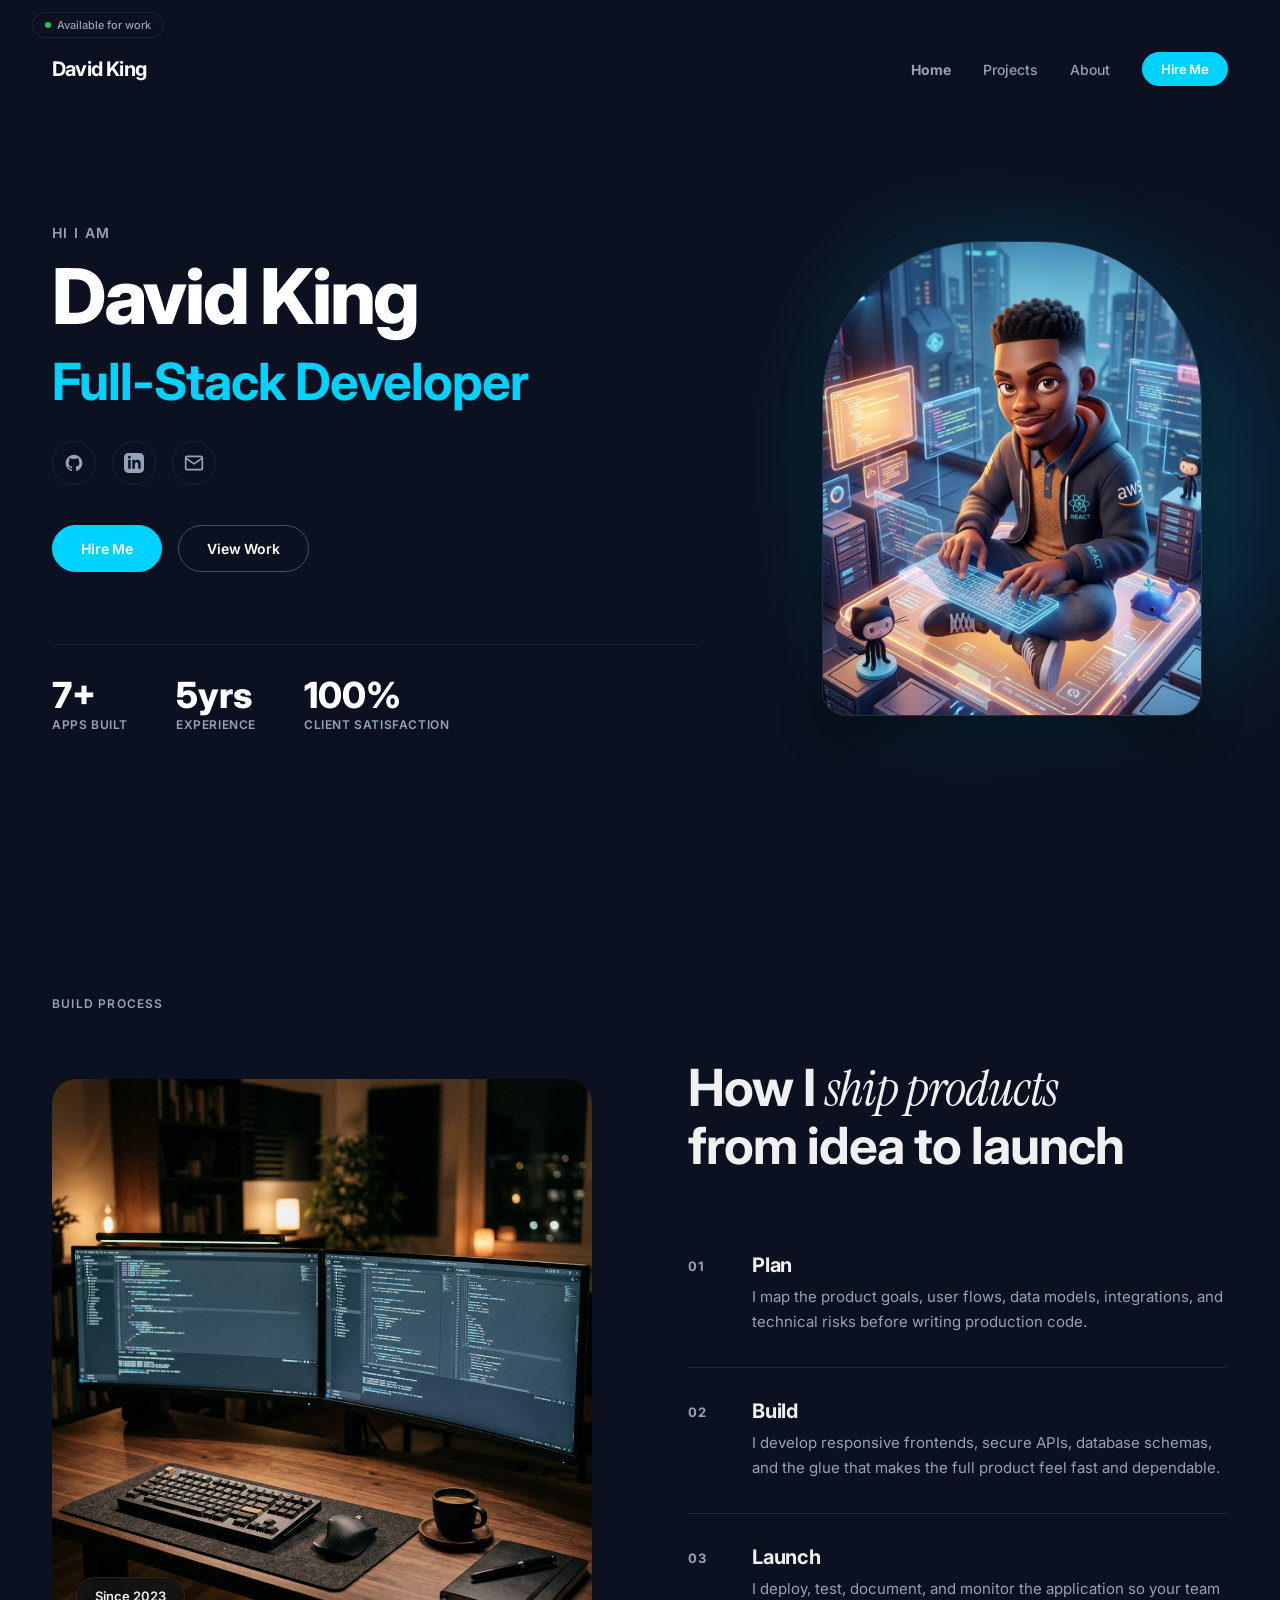
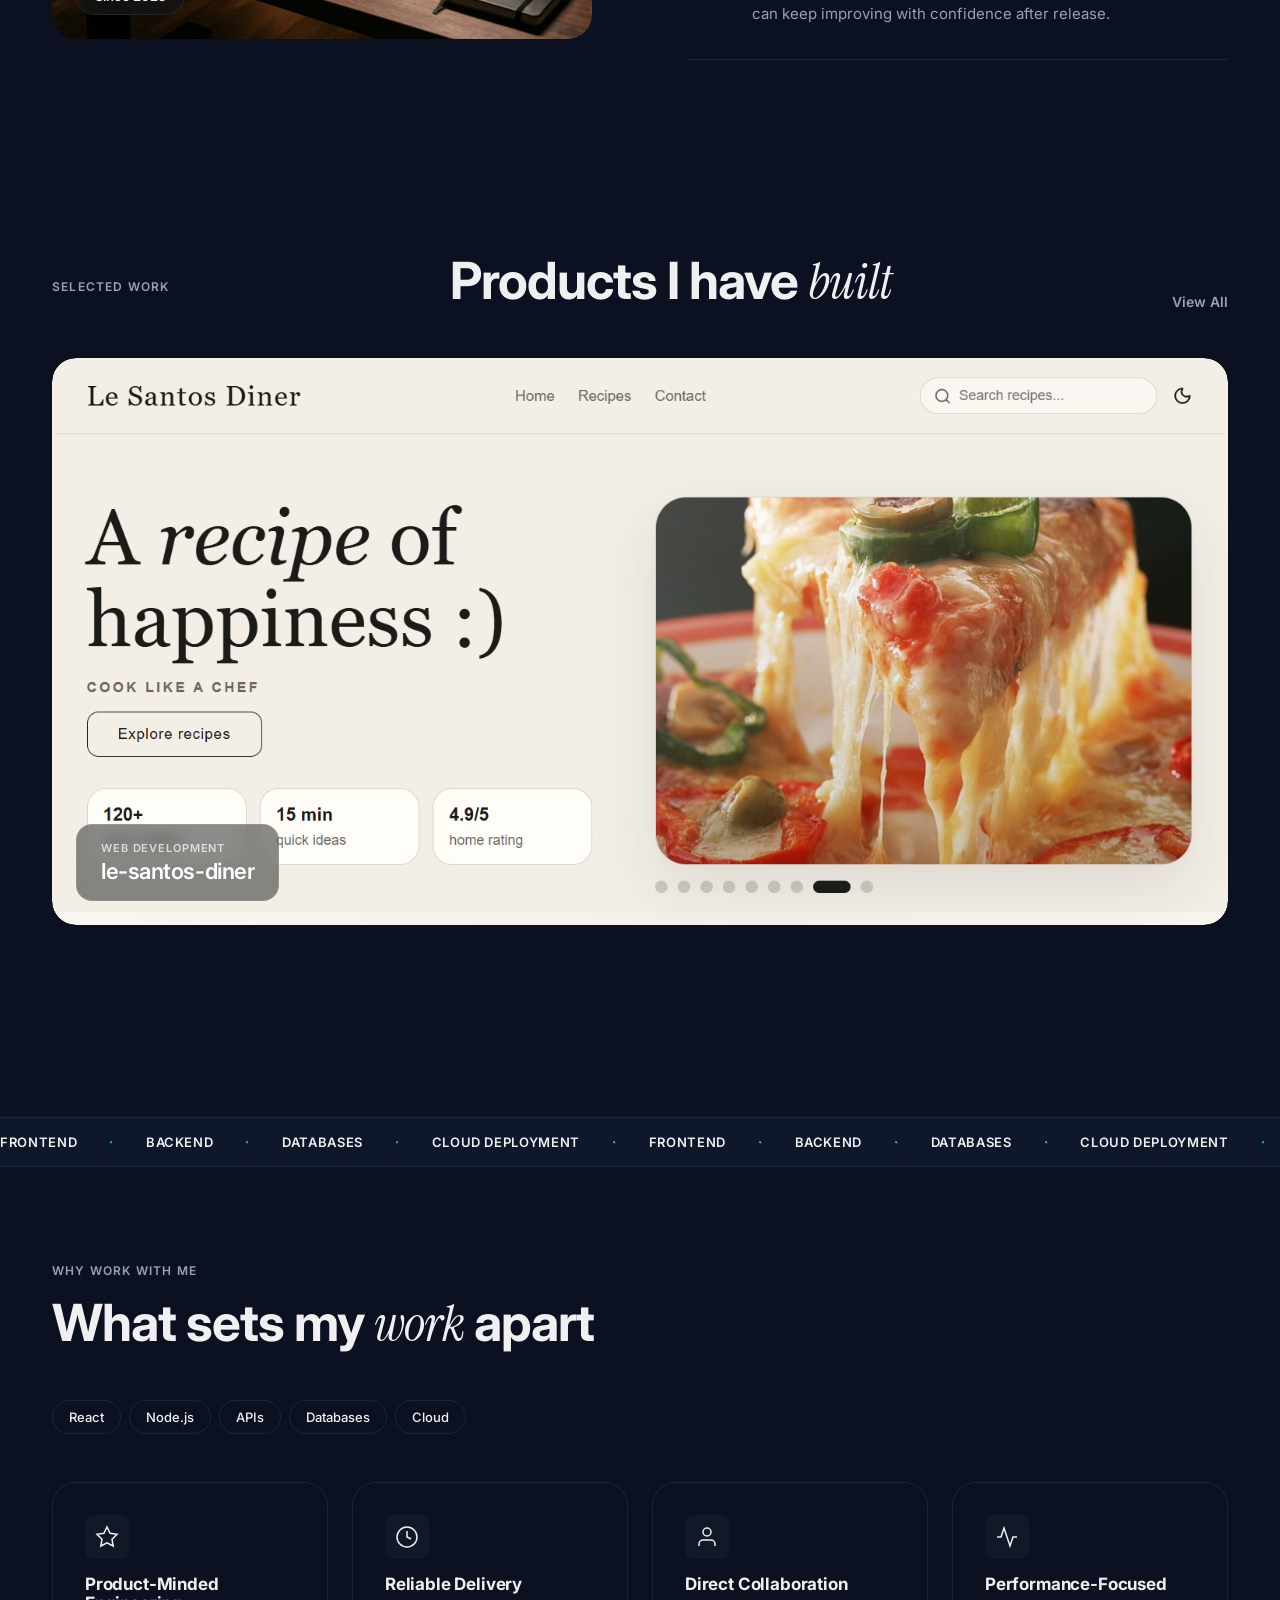
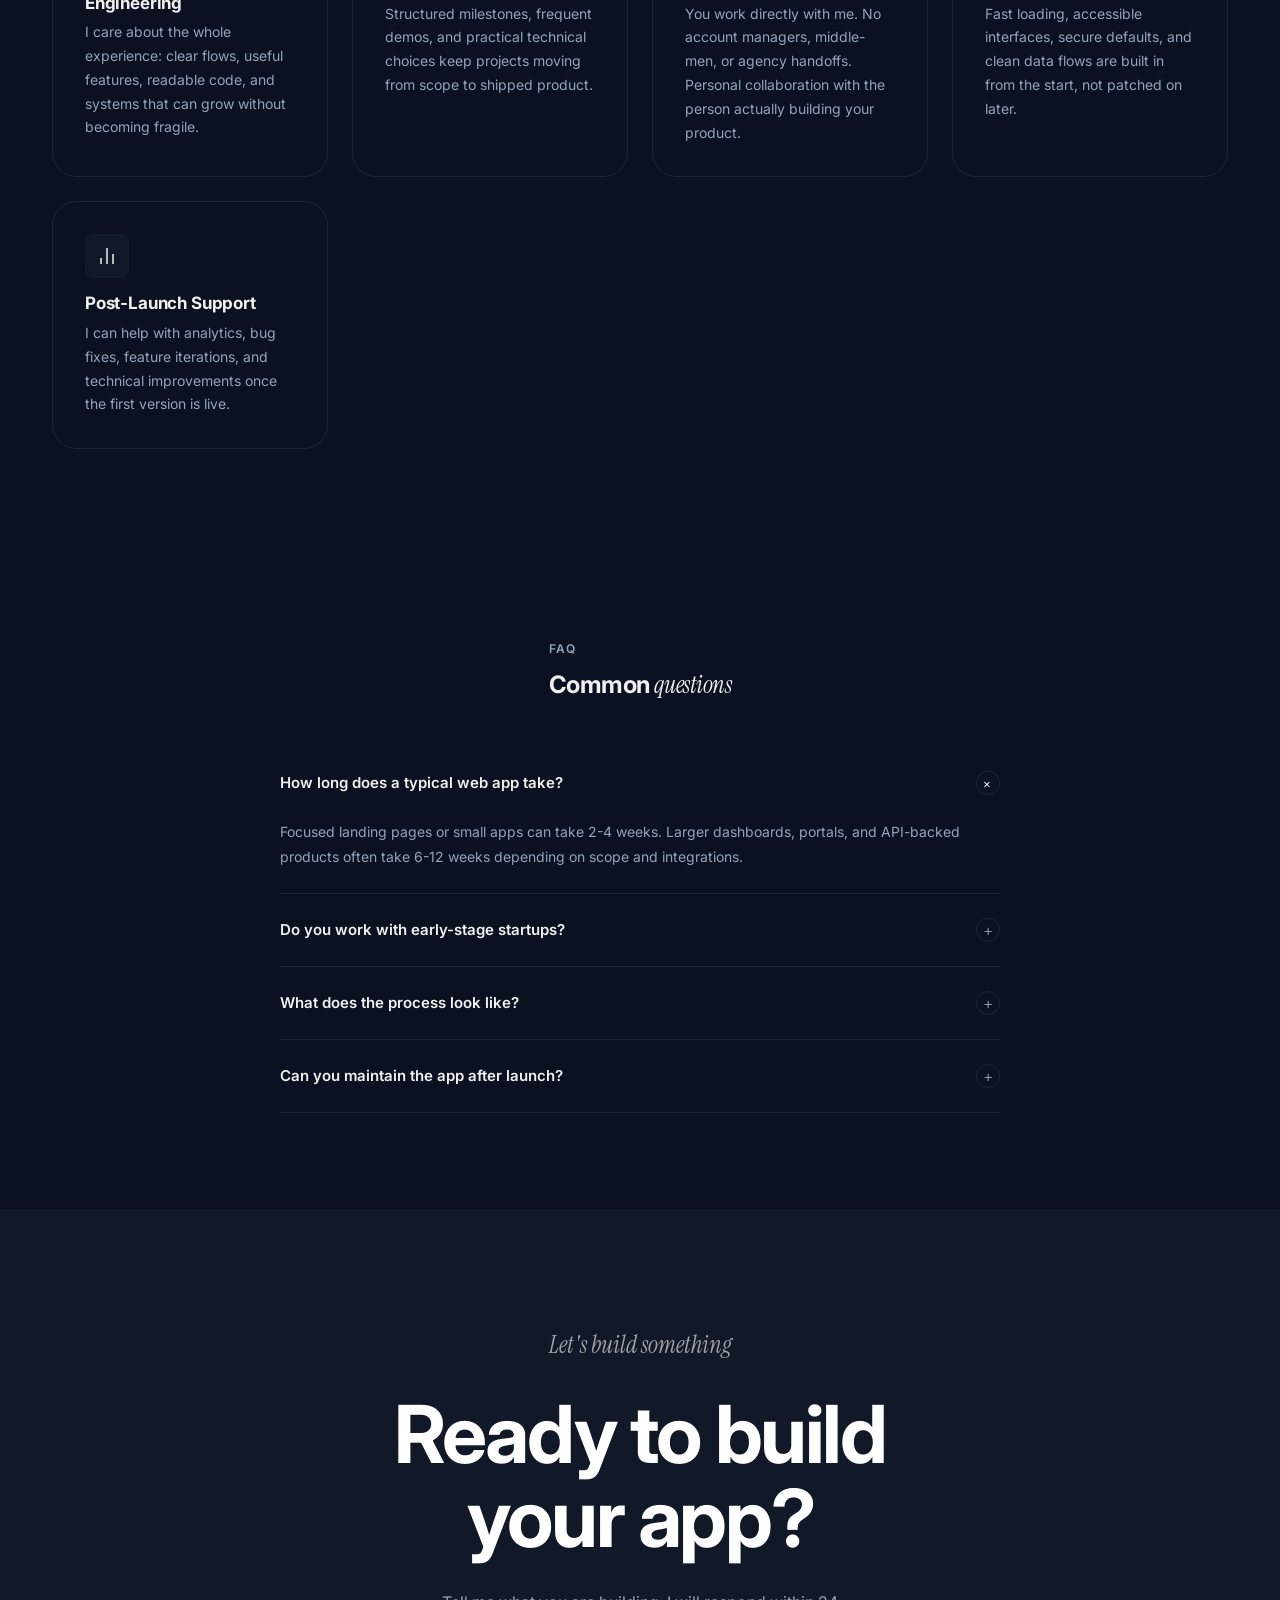
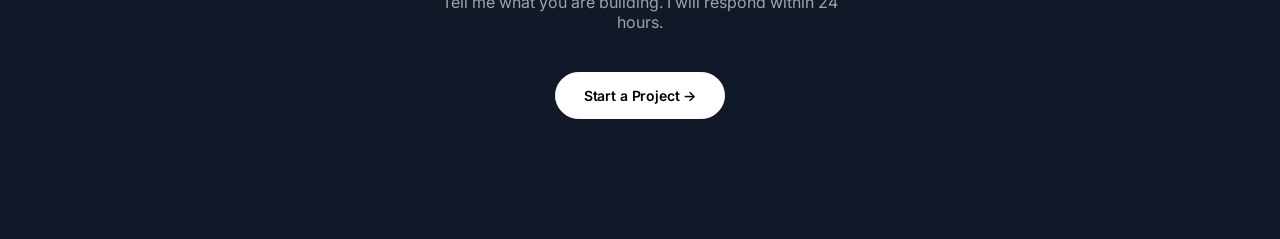
==== html/index.html @ 233cafdd "Made changes to design and structure" ====
<!DOCTYPE html>
<html lang="en">

<head>
  <meta charset="UTF-8">
  <meta name="viewport" content="width=device-width, initial-scale=1.0">
  <title>David King — Full-Stack Developer | React &amp; Node.js</title>
  <meta name="description"
    content="David King is a full-stack developer who builds React, Node.js and Firebase products that don't just function — they leave a lasting impression.">
  <meta property="og:type" content="website">
  <meta property="og:title" content="David King — Full-Stack Developer | React &amp; Node.js">
  <meta property="og:description"
    content="Full-stack developer building React, Node.js and Firebase products with a focus on design, user experience, and creating software that stands out.">
  <meta name="twitter:card" content="summary_large_image">
  <meta property="og:url" content="https://YOUR-DOMAIN.com/">
  <meta property="og:image" content="https://YOUR-DOMAIN.com/images/og-image.png">
  <meta name="twitter:image" content="https://YOUR-DOMAIN.com/images/og-image.png">
  <link rel="canonical" href="https://YOUR-DOMAIN.com/">
  <script type="application/ld+json">
  {
    "@context": "https://schema.org",
    "@type": "Person",
    "name": "David King",
    "jobTitle": "Full-Stack Developer",
    "url": "https://YOUR-DOMAIN.com",
    "email": "davidking18222@gmail.com",
    "knowsAbout": ["React", "Node.js", "JavaScript", "MongoDB", "Firebase", "Express"]
  }
  </script>
  <link rel="icon" href="../favicon.svg" type="image/svg+xml">
  <link rel="preconnect" href="https://fonts.googleapis.com">
  <link rel="preconnect" href="https://fonts.gstatic.com" crossorigin>
  <link
    href="https://fonts.googleapis.com/css2?family=Inter:ital,wght@0,300;0,400;0,500;0,600;0,700;0,900;1,400;1,700;1,900&family=Instrument+Serif:ital@1&display=swap"
    rel="stylesheet">
  <link rel="stylesheet" href="../css/style.css">
</head>

<body>
  <!-- Skip Navigation -->
  <a href="#main-content" class="skip-link">Skip to main content</a>
  <!-- Custom Cursor -->
  <div id="cursor" class="cursor"></div>
  <div id="cursor-follower" class="cursor-follower">
    <span class="cursor-text"></span>
  </div>

  <!-- Navigation -->
  <header id="navbar" class="navbar">
    <div class="nav-available">
      <span class="available-dot"></span>
      Available for work
    </div>
    <nav class="nav-inner container">
      <a href="index.html" class="nav-logo" id="nav-logo-link">David King</a>
      <ul class="nav-links" id="nav-links">
        <li><a href="#home" class="nav-link">Home</a></li>
        <li><a href="#projects" class="nav-link">Projects</a></li>
        <li><a href="about.html" class="nav-link">About</a></li>
        <li><a href="#contact" class="btn btn-accent nav-accent-cta start-project-trigger">Hire Me</a></li>
      </ul>

      <button class="hamburger" id="hamburger" aria-label="Toggle menu">
        <span></span><span></span><span></span>
      </button>
    </nav>
  </header>

  <!-- Mobile Menu -->
  <div class="mobile-menu" id="mobile-menu" role="dialog" aria-modal="true" aria-label="Navigation menu">
    <div class="mobile-menu-inner">
      <ul class="mobile-nav-links">
        <li><a href="#home" class="mobile-nav-link">Home</a></li>
        <li><a href="#projects" class="mobile-nav-link">Projects</a></li>
        <li><a href="about.html" class="mobile-nav-link">About</a></li>
      </ul>
    </div>
  </div>

  <main id="main-content">
    <!-- Hero Section -->
    <section class="hero" id="home">
      <div class="hero-container container">
        <div class="hero-left">
          <p class="hero-greeting reveal-item">Hi I am</p>
          <h1 class="hero-name reveal-item">David King</h1>
          <p class="hero-role reveal-item">Full-Stack Developer</p>
          <div class="hero-social-links reveal-item">
            <a href="https://github.com/davidking" target="_blank" rel="noopener" class="hero-social-btn" aria-label="GitHub">
              <svg width="20" height="20" fill="currentColor" viewBox="0 0 24 24">
                <path d="M12 2C6.477 2 2 6.477 2 12c0 4.42 2.865 8.166 6.839 9.489.5.092.682-.217.682-.482 0-.237-.008-.866-.013-1.7-2.782.603-3.369-1.34-3.369-1.34-.454-1.156-1.11-1.464-1.11-1.464-.908-.62.069-.608.069-.608 1.003.07 1.531 1.03 1.531 1.03.892 1.529 2.341 1.087 2.91.831.092-.646.35-1.086.636-1.336-2.22-.253-4.555-1.11-4.555-4.943 0-1.091.39-1.984 1.029-2.683-.103-.253-.446-1.27.098-2.647 0 0 .84-.269 2.75 1.025A9.564 9.564 0 0112 6.844c.85.004 1.705.115 2.504.337 1.909-1.294 2.747-1.025 2.747-1.025.546 1.377.203 2.394.1 2.647.64.699 1.028 1.592 1.028 2.683 0 3.842-2.339 4.687-4.566 4.935.359.309.678.919.678 1.852 0 1.336-.012 2.415-.012 2.743 0 .267.18.579.688.481C19.138 20.161 22 16.418 22 12c0-5.523-4.477-10-10-10z"/>
              </svg>
            </a>
            <a href="https://linkedin.com/in/davidking" target="_blank" rel="noopener" class="hero-social-btn" aria-label="LinkedIn">
              <svg width="20" height="20" fill="currentColor" viewBox="0 0 24 24">
                <path d="M19 0h-14c-2.761 0-5 2.239-5 5v14c0 2.761 2.239 5 5 5h14c2.762 0 5-2.239 5-5v-14c0-2.761-2.238-5-5-5zm-11 19h-3v-11h3v11zm-1.5-12.268c-.966 0-1.75-.79-1.75-1.764s.784-1.764 1.75-1.764 1.75.79 1.75 1.764-.783 1.764-1.75 1.764zm13.5 12.268h-3v-5.604c0-3.368-4-3.113-4 0v5.604h-3v-11h3v1.765c1.396-2.586 7-2.777 7 2.476v6.759z"/>
              </svg>
            </a>
            <a href="mailto:davidking18222@gmail.com" class="hero-social-btn" aria-label="Email">
              <svg width="20" height="20" fill="none" stroke="currentColor" stroke-width="2" stroke-linecap="round" stroke-linejoin="round" viewBox="0 0 24 24">
                <path d="M4 4h16c1.1 0 2 .9 2 2v12c0 1.1-.9 2-2 2H4c-1.1 0-2-.9-2-2V6c0-1.1.9-2 2-2z"/>
                <polyline points="22,6 12,13 2,6"/>
              </svg>
            </a>
          </div>
          <div class="hero-cta-row reveal-item">
            <a href="#contact" class="btn btn-accent start-project-trigger">Hire Me</a>
            <a href="#projects" class="btn btn-outline-light">View Work</a>
          </div>
          <div class="hero-stats-bar reveal-item">
            <div class="hero-stat">
              <span class="stat-num">7+</span>
              <span>Apps Built</span>
            </div>
            <div class="hero-stat">
              <span class="stat-num">5yrs</span>
              <span>Experience</span>
            </div>
            <div class="hero-stat">
              <span class="stat-num">100%</span>
              <span>Client Satisfaction</span>
            </div>
          </div>
        </div>
        <div class="hero-right reveal-item">
          <div class="hero-portrait-wrap">
            <div class="hero-portrait-img-box">
              <img src="../images/portrait.png" alt="David King, full-stack developer" class="hero-portrait-img" width="380" height="475" fetchpriority="high">
            </div>
          </div>
        </div>
      </div>
    </section>

    <!-- Process Section -->
    <section class="process section-pad" id="process">
      <div class="container">
        <div class="section-label reveal-item">Build Process</div>
        <div class="process-layout">
          <div class="process-image reveal-item reveal-left">
            <img src="../images/build-process.png" alt="Developer workstation setup" class="process-img" loading="lazy" width="600" height="560">
            <div class="process-img-badge">
              <span>Since 2023</span>
            </div>
          </div>
          <div class="process-steps">
            <div class="process-header reveal-item">
              <h2>How I <em class="italic-serif">ship products</em><br>from idea to launch</h2>
            </div>
            <div class="process-step reveal-item" data-step="01">
              <div class="step-number">01</div>
              <div class="step-content">
                <h3>Plan</h3>
                <p>I map the product goals, user flows, data models, integrations, and technical risks before writing
                  production code.</p>
              </div>
            </div>
            <div class="process-step reveal-item" data-step="02">
              <div class="step-number">02</div>
              <div class="step-content">
                <h3>Build</h3>
                <p>I develop responsive frontends, secure APIs, database schemas, and the glue that makes the full
                  product feel fast and dependable.</p>
              </div>
            </div>
            <div class="process-step reveal-item" data-step="03">
              <div class="step-number">03</div>
              <div class="step-content">
                <h3>Launch</h3>
                <p>I deploy, test, document, and monitor the application so your team can keep improving with
                  confidence after release.</p>
              </div>
            </div>
          </div>
        </div>
      </div>
    </section>

    <!-- Projects Section -->
    <section class="projects section-pad" id="projects">
      <div class="container">
        <div class="projects-header reveal-item">
          <div class="section-label">Selected Work</div>
          <h2>Products I have <em class="italic-serif">built</em></h2>
          <a href="projects.html" class="view-all-link">View All</a>
        </div>
        <div class="projects-slideshow-container reveal-item">
          <div class="projects-slideshow-track">
            <a class="project-card project-slide active" href="https://le-santos-dinner.vercel.app/" target="_blank"
              rel="noopener" data-cursor-text="View">
              <div class="project-card-img">
                <img src="../images/Projects/Le-santos/light.png" alt="Le Santos Diner light website preview" loading="lazy">
                <div class="project-overlay">
                  <span class="overlay-text">View Project</span>
                </div>
              </div>
              <div class="project-card-info">
                <span class="project-tag">Web Development</span>
                <h3 class="project-title">le-santos-diner</h3>
              </div>
            </a>
          </div>
        </div>
      </div>
    </section>
  
    <!-- Why Us Section -->
    <section class="why-us section-pad" id="why-us">
      <div class="why-us-marquee-band" aria-hidden="true">
        <div class="why-marquee-inner">
          <div class="why-marquee-group">
            <span>Frontend</span><span class="mx">&middot;</span>
            <span>Backend</span><span class="mx">&middot;</span>
            <span>Databases</span><span class="mx">&middot;</span>
            <span>Cloud Deployment</span><span class="mx">&middot;</span>
            <span>Frontend</span><span class="mx">&middot;</span>
            <span>Backend</span><span class="mx">&middot;</span>
            <span>Databases</span><span class="mx">&middot;</span>
            <span>Cloud Deployment</span><span class="mx">&middot;</span>
          </div>
          <div class="why-marquee-group" aria-hidden="true">
            <span>Frontend</span><span class="mx">&middot;</span>
            <span>Backend</span><span class="mx">&middot;</span>
            <span>Databases</span><span class="mx">&middot;</span>
            <span>Cloud Deployment</span><span class="mx">&middot;</span>
            <span>Frontend</span><span class="mx">&middot;</span>
            <span>Backend</span><span class="mx">&middot;</span>
            <span>Databases</span><span class="mx">&middot;</span>
            <span>Cloud Deployment</span><span class="mx">&middot;</span>
          </div>
        </div>
      </div>
      <div class="container">
        <div class="why-us-header reveal-item">
          <div class="section-label">Why Work With Me</div>
          <h2>What sets my <em class="italic-serif">work</em> apart</h2>
        </div>
        <div class="skills-scroll">
          <div class="skills-track">
            <span class="skill-badge">React</span>
            <span class="skill-badge">Node.js</span>
            <span class="skill-badge">APIs</span>
            <span class="skill-badge">Databases</span>
            <span class="skill-badge">Cloud</span>
          </div>
        </div>
        <div class="features-grid">
          <div class="feature-card reveal-item">
            <div class="feature-icon">
              <svg width="24" height="24" viewBox="0 0 24 24" fill="none" stroke="currentColor" stroke-width="1.5" aria-hidden="true">
                <path d="M12 2l3.09 6.26L22 9.27l-5 4.87 1.18 6.88L12 17.77l-6.18 3.25L7 14.14 2 9.27l6.91-1.01L12 2z" />
              </svg>
            </div>
            <h3>Product-Minded Engineering</h3>
            <p>I care about the whole experience: clear flows, useful features, readable code, and systems that can
              grow without becoming fragile.</p>
          </div>
          <div class="feature-card reveal-item">
            <div class="feature-icon">
              <svg width="24" height="24" viewBox="0 0 24 24" fill="none" stroke="currentColor" stroke-width="1.5" aria-hidden="true">
                <circle cx="12" cy="12" r="10" />
                <polyline points="12 6 12 12 16 14" />
              </svg>
            </div>
            <h3>Reliable Delivery</h3>
            <p>Structured milestones, frequent demos, and practical technical choices keep projects moving from scope to
              shipped product.</p>
          </div>
          <div class="feature-card reveal-item">
            <div class="feature-icon">
              <svg width="24" height="24" viewBox="0 0 24 24" fill="none" stroke="currentColor" stroke-width="1.5" aria-hidden="true">
                <path d="M20 21v-2a4 4 0 0 0-4-4H8a4 4 0 0 0-4 4v2" />
                <circle cx="12" cy="7" r="4" />
              </svg>
            </div>
            <h3>Direct Collaboration</h3>
            <p>You work directly with me. No account managers, middle-men, or agency handoffs. Personal collaboration
              with the person actually building your product.</p>
          </div>
          <div class="feature-card reveal-item">
            <div class="feature-icon">
              <svg width="24" height="24" viewBox="0 0 24 24" fill="none" stroke="currentColor" stroke-width="1.5" aria-hidden="true">
                <polyline points="22 12 18 12 15 21 9 3 6 12 2 12" />
              </svg>
            </div>
            <h3>Performance-Focused</h3>
            <p>Fast loading, accessible interfaces, secure defaults, and clean data flows are built in from the start,
              not patched on later.</p>
          </div>
          <div class="feature-card reveal-item">
            <div class="feature-icon">
              <svg width="24" height="24" viewBox="0 0 24 24" fill="none" stroke="currentColor" stroke-width="1.5" aria-hidden="true">
                <line x1="18" y1="20" x2="18" y2="10" />
                <line x1="12" y1="20" x2="12" y2="4" />
                <line x1="6" y1="20" x2="6" y2="14" />
              </svg>
            </div>
            <h3>Post-Launch Support</h3>
            <p>I can help with analytics, bug fixes, feature iterations, and technical improvements once the first
              version is live.</p>
          </div>
        </div>
      </div>
    </section>

    <!-- FAQ Section -->
    <section class="faq section-pad" id="faq">
      <div class="container">
        <div class="faq-center">
          <div class="faq-left reveal-item">
            <div class="section-label">FAQ</div>
            <h2 class="reveal-item" style="text-align:center">Common <em class="italic-serif">questions</em></h2>
          </div>
          <div class="faq-right">
            <div class="faq-item reveal-item active" id="faq-1">
              <button class="faq-question" aria-expanded="true" aria-controls="faq-answer-1">
                How long does a typical web app take?
                <span class="faq-icon" aria-hidden="true">+</span>
              </button>
              <div class="faq-answer" id="faq-answer-1">
                <p>Focused landing pages or small apps can take 2-4 weeks. Larger dashboards, portals, and API-backed
                  products often take 6-12 weeks depending on scope and integrations.</p>
              </div>
            </div>
            <div class="faq-item reveal-item" id="faq-2">
              <button class="faq-question" aria-expanded="false" aria-controls="faq-answer-2">
                Do you work with early-stage startups?
                <span class="faq-icon" aria-hidden="true">+</span>
              </button>
              <div class="faq-answer" id="faq-answer-2">
                <p>Absolutely. I work well with early teams that need an MVP, technical direction, or a production-ready
                  first version without hiring a full engineering team.</p>
              </div>
            </div>
            <div class="faq-item reveal-item" id="faq-3">
              <button class="faq-question" aria-expanded="false" aria-controls="faq-answer-3">
                What does the process look like?
                <span class="faq-icon" aria-hidden="true">+</span>
              </button>
              <div class="faq-answer" id="faq-answer-3">
                <p>I follow a 3-stage process: Plan the product and architecture, build the frontend and backend, then
                  launch with testing, deployment, and documentation.</p>
              </div>
            </div>
            <div class="faq-item reveal-item" id="faq-4">
              <button class="faq-question" aria-expanded="false" aria-controls="faq-answer-4">
                Can you maintain the app after launch?
                <span class="faq-icon" aria-hidden="true">+</span>
              </button>
              <div class="faq-answer" id="faq-answer-4">
                <p>Yes. I offer ongoing support for fixes, monitoring, performance improvements, new features, and
                  technical cleanup as the product grows.</p>
              </div>
            </div>
          </div>
        </div>
      </div>
    </section>

    <!-- Footer CTA -->
    <section class="footer-cta section-pad" id="contact">
      <div class="container">
        <div class="footer-cta-inner reveal-item">
          <p class="footer-cta-tag"><em class="italic-serif">Let's build something</em></p>
          <h2 class="footer-cta-headline">Ready to build<br>your app?</h2>
          <p class="footer-cta-sub">Tell me what you are building. I will respond within 24 hours.</p>
          <button type="button" class="btn btn-white magnetic-btn footer-cta-btn start-project-trigger">Start a Project
            &rarr;</button>
        </div>
      </div>
    </section>
  </main>


  <script src="../js/main.js"></script>
</body>

</html>
---- css/style.css ----
/* ============================================
   FADE® — Design System & Styles
   ============================================ */

/* --- Design Tokens --- */
:root {
  /* Colors */
  --color-bg: #0b1120;
  --color-fg: #f0f0f0;
  --color-fg-muted: #94a3b8;
  --color-fg-subtle: #475569;
  --color-surface: #111827;
  --color-surface-2: #0f172a;
  --color-divider: rgba(255, 255, 255, 0.08);
  --color-overlay: rgba(11, 17, 32, 0.85);
  --color-card-shadow: rgba(0, 0, 0, 0.4);
  --color-accent: #00d2ff;
  --color-accent-hover: #33dbff;
  --color-accent-glow: rgba(0, 210, 255, 0.15);

  /* Typography */
  --font-sans: 'Inter', -apple-system, BlinkMacSystemFont, sans-serif;
  --font-serif: 'Instrument Serif', Georgia, serif;

  /* Spacing */
  --sp-xs: 4px;
  --sp-sm: 8px;
  --sp-md: 16px;
  --sp-lg: 24px;
  --sp-xl: 32px;
  --sp-2xl: 48px;
  --sp-3xl: 64px;
  --sp-4xl: 96px;

  /* Border Radius */
  --radius-sm: 4px;
  --radius-md: 8px;
  --radius-lg: 16px;
  --radius-xl: 24px;
  --radius-full: 9999px;

  /* Shadows */
  --shadow-sm: 0 1px 2px rgba(0,0,0,0.04);
  --shadow-md: 0 4px 8px rgba(0,0,0,0.08);
  --shadow-lg: 0 8px 16px rgba(0,0,0,0.12);
  --shadow-xl: 0 16px 32px rgba(0,0,0,0.16);

  /* Z-Index */
  --z-sticky: 1020;
  --z-fixed: 1030;
  --z-modal: 1050;
  --z-cursor: 9999;

  /* Animation */
  --ease-out: cubic-bezier(0.16, 1, 0.3, 1);
  --ease-in-out: cubic-bezier(0.4, 0, 0.2, 1);
  --duration-fast: 200ms;
  --duration-base: 400ms;
  --duration-slow: 600ms;
  --duration-xslow: 800ms;
}

/* --- Reset & Base --- */
*, *::before, *::after { box-sizing: border-box; margin: 0; padding: 0; }
html { scroll-behavior: smooth; font-size: 16px; }
body {
  font-family: var(--font-sans);
  background: var(--color-bg);
  color: var(--color-fg);
  -webkit-font-smoothing: antialiased;
  -moz-osx-font-smoothing: grayscale;
  overflow-x: hidden;
}
body.js-ready { cursor: none; }

/* --- Skip Link --- */
.skip-link {
  position: absolute;
  top: -100%;
  left: var(--sp-lg);
  background: var(--color-accent);
  color: #000;
  padding: 10px 20px;
  border-radius: 0 0 var(--radius-md) var(--radius-md);
  font-size: 14px;
  font-weight: 600;
  z-index: calc(var(--z-cursor) + 1);
  transition: top 0.2s var(--ease-out);
  text-decoration: none;
}
.skip-link:focus { top: 0; }
img { display: block; max-width: 100%; height: auto; object-fit: cover; }
a { color: inherit; text-decoration: none; }
ul { list-style: none; }
button { border: none; background: none; font-family: inherit; }
h1, h2, h3, h4, h5, h6 { font-family: var(--font-sans); font-weight: 700; line-height: 1.1; letter-spacing: -0.02em; }

/* --- Utility --- */
.container {
  max-width: 1240px;
  margin: 0 auto;
  padding: 0 var(--sp-xl);
}
.section-pad { padding: var(--sp-4xl) 0; }
.section-label {
  font-size: 12px;
  font-weight: 600;
  letter-spacing: 0.1em;
  text-transform: uppercase;
  color: var(--color-fg-muted);
  margin-bottom: var(--sp-md);
}
.italic-serif { font-family: var(--font-serif); font-style: italic; font-weight: 400; }

/* --- Custom Cursor --- */
.cursor {
  position: fixed;
  top: 0; left: 0;
  width: 8px; height: 8px;
  background: var(--color-accent);
  border-radius: var(--radius-full);
  pointer-events: none;
  z-index: var(--z-cursor);
  transform: translate(-50%, -50%);
  opacity: 0;
  transition: width 0.2s var(--ease-out), height 0.2s var(--ease-out), background 0.2s, opacity 0.2s;
}
.cursor-follower {
  position: fixed;
  top: 0; left: 0;
  width: 40px; height: 40px;
  border: 1.5px solid rgba(229, 43, 32, 0.4);
  border-radius: var(--radius-full);
  pointer-events: none;
  z-index: calc(var(--z-cursor) - 1);
  transform: translate(-50%, -50%);
  opacity: 0;
  transition: width 0.4s var(--ease-out), height 0.4s var(--ease-out), border-color 0.3s, background 0.3s, opacity 0.2s;
  display: flex; align-items: center; justify-content: center;
  overflow: hidden;
}
body.cursor-ready .cursor,
body.cursor-ready .cursor-follower {
  opacity: 1;
}
.cursor-text {
  font-size: 10px;
  font-weight: 600;
  color: #ffffff;
  opacity: 0;
  transition: opacity 0.2s;
  white-space: nowrap;
}
body.cursor-view .cursor-follower {
  width: 80px; height: 80px;
  background: var(--color-accent);
  border-color: var(--color-accent);
}
body.cursor-view .cursor-text { opacity: 1; }
body.cursor-drag .cursor-follower { width: 64px; height: 64px; border-color: var(--color-accent); }
body.cursor-hover .cursor-follower { width: 56px; height: 56px; border-color: var(--color-accent); }

/* --- Buttons --- */
.btn {
  display: inline-flex;
  align-items: center;
  gap: var(--sp-sm);
  padding: 14px 28px;
  border-radius: var(--radius-full);
  font-size: 14px;
  font-weight: 600;
  letter-spacing: -0.01em;
  transition: all var(--duration-base) var(--ease-out);
  cursor: pointer;
  position: relative;
  overflow: hidden;
  white-space: nowrap;
}
.btn-primary {
  background: var(--color-fg);
  color: var(--color-bg);
  border: 1.5px solid var(--color-fg);
}
.btn-primary:hover {
  background: var(--color-bg);
  color: var(--color-fg);
}
.btn-white {
  background: #ffffff;
  color: #000000;
  border: 1.5px solid #ffffff;
}
.btn-white:hover {
  background: transparent;
  color: #ffffff;
}
.btn-ghost {
  background: transparent;
  color: var(--color-bg);
  border: 1.5px solid rgba(255,255,255,0.3);
}
.btn-ghost:hover {
  background: rgba(255,255,255,0.1);
  border-color: rgba(255,255,255,0.6);
}
.btn-outline {
  background: transparent;
  color: var(--color-fg);
  border: 1.5px solid var(--color-fg);
}
.btn-outline:hover {
  background: var(--color-fg);
  color: var(--color-bg);
}
.btn-accent {
  background: var(--color-accent);
  color: #ffffff;
  border: 1.5px solid var(--color-accent);
}
.btn-accent:hover {
  background: var(--color-accent-hover);
  border-color: var(--color-accent-hover);
  transform: translateY(-2px);
  box-shadow: 0 8px 20px var(--color-accent-glow);
}
.btn-outline-light {
  background: transparent;
  color: #ffffff;
  border: 1.5px solid rgba(255, 255, 255, 0.25);
}
.btn-outline-light:hover {
  background: rgba(255, 255, 255, 0.08);
  border-color: #ffffff;
  transform: translateY(-2px);
}

/* --- Navigation --- */
.navbar {
  position: fixed;
  top: 0; left: 0; right: 0;
  z-index: var(--z-fixed);
  transition: background var(--duration-base) var(--ease-in-out),
              box-shadow var(--duration-base) var(--ease-in-out),
              padding var(--duration-base) var(--ease-in-out);
  padding-top: 32px;
}
.navbar.scrolled {
  background: rgba(13, 13, 13, 0.92);
  backdrop-filter: blur(20px);
  box-shadow: 0 1px 0 var(--color-divider);
  padding-top: 0;
}
.nav-available {
  position: absolute;
  top: 12px; left: 32px;
  display: flex;
  align-items: center;
  gap: 6px;
  font-size: 11px;
  font-weight: 500;
  color: var(--color-fg-muted);
  background: var(--color-bg);
  border: 1px solid var(--color-divider);
  padding: 5px 12px;
  border-radius: var(--radius-full);
  transition: opacity var(--duration-base);
}
.navbar.scrolled .nav-available { opacity: 0; pointer-events: none; }
.available-dot {
  width: 6px; height: 6px;
  background: #22c55e;
  border-radius: 50%;
  animation: pulse-dot 2s infinite;
}
@keyframes pulse-dot {
  0%, 100% { opacity: 1; transform: scale(1); }
  50% { opacity: 0.5; transform: scale(1.3); }
}
.nav-inner {
  display: flex;
  align-items: center;
  justify-content: space-between;
  padding-top: 20px;
  padding-bottom: 20px;
}
.nav-logo {
  font-size: 20px;
  font-weight: 700;
  letter-spacing: -0.04em;
  color: #ffffff;
  transition: color var(--duration-base);
}
.nav-logo sup { font-size: 11px; vertical-align: super; }
.navbar.scrolled .nav-logo { color: #ffffff; }
.nav-links {
  display: flex;
  gap: var(--sp-xl);
  align-items: center;
}
.nav-link {
  font-size: 14px;
  font-weight: 500;
  color: var(--color-fg-muted);
  transition: color var(--duration-fast);
  position: relative;
}
.nav-link::after {
  content: '';
  position: absolute;
  bottom: -2px; left: 0; right: 0;
  height: 1px;
  background: var(--color-accent);
  transform: scaleX(0);
  transform-origin: right;
  transition: transform var(--duration-base) var(--ease-out);
}
.nav-link:hover::after { transform: scaleX(1); transform-origin: left; }
.nav-link:hover { color: var(--color-accent); }
.navbar.scrolled .nav-link { color: var(--color-fg-muted); }
.navbar.scrolled .nav-link:hover { color: var(--color-accent); }
.nav-accent-cta {
  padding: 8px 18px !important;
  font-size: 13px !important;
}
.projects-page .navbar {
  background: rgba(13, 13, 13, 0.92);
  backdrop-filter: blur(20px);
  box-shadow: 0 1px 0 var(--color-divider);
  padding-top: 0;
}
.projects-page .nav-available { opacity: 0; pointer-events: none; }
.projects-page .nav-logo { color: #ffffff; }
.projects-page .nav-link { color: var(--color-fg-muted); }
.projects-page .nav-link:hover,
.projects-page .nav-link-active { color: var(--color-accent); }
.nav-cta {
  padding: 10px 20px;
  font-size: 13px;
  background: rgba(255,255,255,0.15);
  color: #fff;
  border: 1.5px solid rgba(255,255,255,0.3);
}
.nav-cta:hover {
  background: #fff;
  color: #000;
  border-color: #fff;
}

/* Hamburger */
.hamburger {
  display: none;
  flex-direction: column;
  gap: 5px;
  padding: 8px;
  background: none;
  cursor: pointer;
}
.hamburger span {
  display: block;
  width: 22px; height: 1.5px;
  background: #ffffff;
  transition: all var(--duration-base) var(--ease-out);
  transform-origin: center;
}
.navbar.scrolled .hamburger span { background: #ffffff; }
.projects-page .hamburger span { background: #ffffff; }
.hamburger.open span:nth-child(1) { transform: translateY(6.5px) rotate(45deg); }
.hamburger.open span:nth-child(2) { opacity: 0; transform: scaleX(0); }
.hamburger.open span:nth-child(3) { transform: translateY(-6.5px) rotate(-45deg); }

/* Mobile Menu */
.mobile-menu {
  position: fixed;
  top: 0; left: 0; right: 0; bottom: 0;
  background: #0f0f0f;
  z-index: calc(var(--z-fixed) - 1);
  display: flex;
  align-items: center;
  justify-content: center;
  transform: translateY(-100%);
  transition: transform 0.6s var(--ease-out);
}
.mobile-menu.open { transform: translateY(0); }
.mobile-menu-inner {
  display: flex;
  flex-direction: column;
  align-items: center;
  gap: var(--sp-xl);
  padding: var(--sp-xl);
}
.mobile-nav-links {
  display: flex;
  flex-direction: column;
  align-items: center;
  gap: var(--sp-lg);
}
.mobile-nav-link {
  font-size: 40px;
  font-weight: 700;
  color: #ffffff;
  letter-spacing: -0.02em;
  transition: color var(--duration-fast);
}
.mobile-nav-link:hover { color: var(--color-accent); }


/* --- Hero Section --- */
.hero {
  position: relative;
  min-height: 100vh;
  display: flex;
  align-items: center;
  padding-top: 120px;
  padding-bottom: var(--sp-3xl);
  overflow: hidden;
  background: var(--color-bg);
}

/* Decorative Geometric Shapes / Accent Glows */
.hero::before {
  content: '';
  position: absolute;
  top: 20%; right: -10%;
  width: 600px; height: 600px;
  background: radial-gradient(circle, var(--color-accent-glow) 0%, rgba(0, 210, 255, 0) 70%);
  z-index: 0;
  pointer-events: none;
}

.hero-container {
  display: grid;
  grid-template-columns: 1.2fr 0.8fr;
  gap: var(--sp-4xl);
  align-items: center;
  position: relative;
  z-index: 1;
  width: 100%;
}

.hero-left {
  display: flex;
  flex-direction: column;
  gap: var(--sp-md);
}

.hero-greeting {
  font-size: 14px;
  font-weight: 600;
  letter-spacing: 0.1em;
  text-transform: uppercase;
  color: var(--color-fg-muted);
}

.hero-name {
  font-size: clamp(48px, 6vw, 84px);
  font-weight: 800;
  line-height: 1.05;
  letter-spacing: -0.03em;
  color: #ffffff;
  margin-bottom: 0;
}

.hero-role {
  font-size: clamp(32px, 4vw, 56px);
  font-weight: 700;
  line-height: 1.1;
  letter-spacing: -0.02em;
  color: var(--color-accent);
  margin-bottom: var(--sp-sm);
}

.hero-social-links {
  display: flex;
  gap: var(--sp-md);
  margin: var(--sp-sm) 0;
}

.hero-social-btn {
  display: inline-flex;
  align-items: center;
  justify-content: center;
  width: 44px; height: 44px;
  border-radius: var(--radius-full);
  border: 1.5px solid var(--color-divider);
  color: var(--color-fg-muted);
  transition: all var(--duration-base) var(--ease-out);
}

.hero-social-btn:hover {
  border-color: var(--color-accent);
  color: var(--color-accent);
  transform: translateY(-3px);
  box-shadow: 0 4px 12px var(--color-accent-glow);
}

.hero-cta-row {
  display: flex;
  gap: var(--sp-md);
  margin-top: var(--sp-md);
  margin-bottom: var(--sp-2xl);
}

.hero-stats-bar {
  display: flex;
  gap: var(--sp-2xl);
  border-top: 1px solid var(--color-divider);
  padding-top: var(--sp-xl);
  margin-top: var(--sp-sm);
}

.hero-stat {
  display: flex;
  flex-direction: column;
  gap: 4px;
}

.hero-stat .stat-num {
  font-size: clamp(24px, 3vw, 36px);
  font-weight: 800;
  color: #ffffff;
  line-height: 1;
}

.hero-stat span:not(.stat-num) {
  font-size: 12px;
  font-weight: 600;
  text-transform: uppercase;
  letter-spacing: 0.05em;
  color: var(--color-fg-muted);
}

.hero-right {
  display: flex;
  justify-content: center;
  align-items: center;
  position: relative;
}

.hero-portrait-wrap {
  position: relative;
  width: 100%;
  max-width: 380px;
  aspect-ratio: 4/5;
  display: flex;
  align-items: center;
  justify-content: center;
}

/* Portrait glow behind */
.hero-portrait-wrap::before {
  content: '';
  position: absolute;
  inset: -15px;
  border-radius: 40% 60% 70% 30% / 50% 60% 30% 70%;
  background: var(--color-accent);
  filter: blur(40px);
  opacity: 0.12;
  z-index: 0;
  animation: blob-morph 8s ease-in-out infinite alternate;
}

.hero-portrait-img-box {
  position: relative;
  z-index: 1;
  width: 100%;
  height: 100%;
  border-radius: 160px 160px 24px 24px;
  border: 1.5px solid rgba(255, 255, 255, 0.1);
  box-shadow: 0 20px 40px rgba(0, 0, 0, 0.4);
  overflow: hidden;
  transition: all var(--duration-base) var(--ease-out);
}

.hero-portrait-img {
  width: 100%;
  height: 100%;
  object-fit: cover;
  object-position: center top;
  transition: transform var(--duration-slow) var(--ease-out);
}

.hero-portrait-img-box:hover {
  border-color: var(--color-accent);
  box-shadow: 0 20px 40px rgba(0, 210, 255, 0.15), 0 0 30px var(--color-accent-glow);
}

.hero-portrait-img-box:hover .hero-portrait-img {
  transform: scale(1.03);
}

@keyframes blob-morph {
  0% { border-radius: 40% 60% 70% 30% / 50% 60% 30% 70%; }
  100% { border-radius: 70% 30% 50% 50% / 30% 60% 70% 40%; }
}

/* --- Hero Responsive --- */
@media (max-width: 991px) {
  .hero-container {
    grid-template-columns: 1.1fr 0.9fr;
    gap: var(--sp-2xl);
  }
}

@media (max-width: 768px) {
  .hero {
    padding-top: 100px;
    min-height: auto;
  }
  .hero-container {
    grid-template-columns: 1fr;
    gap: var(--sp-3xl);
    text-align: center;
  }
  .hero-left {
    align-items: center;
  }
  .hero-name {
    font-size: 48px;
  }
  .hero-role {
    max-width: 100%;
    font-size: 32px;
    overflow-wrap: normal;
  }
  .hero-social-links,
  .hero-cta-row,
  .hero-stats-bar {
    justify-content: center;
  }
  .hero-portrait-wrap {
    max-width: 320px;
    margin: 0 auto;
  }
}

@media (max-width: 480px) {
  .hero-name {
    font-size: 42px;
  }
  .hero-role {
    font-size: 28px;
  }
  .hero-stats-bar {
    flex-direction: column;
    gap: var(--sp-md);
    align-items: center;
    width: 100%;
  }
}



/* --- Process Section --- */
.process-layout {
  display: grid;
  grid-template-columns: 1fr 1fr;
  gap: var(--sp-4xl);
  align-items: center;
  margin-top: var(--sp-2xl);
}
.process-image {
  position: relative;
  border-radius: var(--radius-xl);
  overflow: hidden;
}
.process-img {
  width: 100%; height: 560px;
  object-fit: cover;
  border-radius: var(--radius-xl);
  transition: transform var(--duration-slow) var(--ease-out);
}
.process-image:hover .process-img { transform: scale(1.02); }
.process-img-badge {
  position: absolute;
  bottom: var(--sp-lg); left: var(--sp-lg);
  background: rgba(22, 22, 22, 0.8);
  backdrop-filter: blur(10px);
  border: 1px solid var(--color-divider);
  color: var(--color-fg);
  padding: 10px 18px;
  border-radius: var(--radius-full);
  font-size: 13px;
  font-weight: 600;
}
.process-header { margin-bottom: var(--sp-2xl); }
.process-header h2 { font-size: clamp(32px, 4vw, 52px); }
.process-step {
  display: flex;
  gap: var(--sp-xl);
  padding: var(--sp-xl) 0;
  border-bottom: 1px solid var(--color-divider);
  transition: all var(--duration-base) var(--ease-out);
}
.process-step:first-of-type { border-top: 1px solid var(--color-divider); }
.process-step:hover { padding-left: var(--sp-sm); }
.step-number {
  font-size: 13px;
  font-weight: 700;
  color: var(--color-fg-muted);
  letter-spacing: 0.05em;
  padding-top: 4px;
  flex-shrink: 0;
  width: 32px;
}
.step-content h3 {
  font-size: 20px;
  font-weight: 700;
  margin-bottom: var(--sp-sm);
  letter-spacing: -0.01em;
}
.step-content p {
  font-size: 15px;
  color: var(--color-fg-muted);
  line-height: 1.7;
}



/* --- Projects Section --- */
.projects-header {
  display: flex;
  align-items: flex-end;
  justify-content: space-between;
  margin-bottom: var(--sp-2xl);
  gap: var(--sp-md);
}
.projects-header h2 { font-size: clamp(32px, 4vw, 52px); }
.view-all-link {
  font-size: 14px;
  font-weight: 600;
  color: var(--color-fg-muted);
  white-space: nowrap;
  transition: color var(--duration-fast);
}
.view-all-link:hover { color: var(--color-fg); }
.projects-slideshow-container {
  position: relative;
  width: 100%;
  overflow: hidden;
  border-radius: var(--radius-xl);
}
.projects-slideshow-track {
  position: relative;
  aspect-ratio: 1511 / 728;
  height: auto;
  width: 100%;
}
.project-slide {
  position: absolute;
  top: 0;
  left: 0;
  width: 100%;
  height: 100%;
  opacity: 0;
  visibility: hidden;
  transition: opacity 1.2s cubic-bezier(0.25, 1, 0.5, 1), visibility 1.2s;
  z-index: 1;
}
.project-slide.active {
  opacity: 1;
  visibility: visible;
  z-index: 2;
}
.project-slide.project-card .project-card-img,
.project-slide.project-card:not(.project-card--large) .project-card-img,
.project-slide .project-card-img {
  height: 100%;
  width: 100%;
}
.project-slide .project-card-img img {
  height: 100%;
  width: 100%;
  object-fit: contain;
  background: #1a1a1a;
}
.project-slide .project-card-info {
  position: absolute;
  bottom: var(--sp-lg);
  left: var(--sp-lg);
  max-width: 480px;
  padding: var(--sp-md) var(--sp-lg);
  background: rgba(0, 0, 0, 0.45); /* Opposite color of white text (dark black transparent) */
  backdrop-filter: blur(8px);
  -webkit-backdrop-filter: blur(8px);
  border: 1px solid rgba(255, 255, 255, 0.12);
  border-radius: var(--radius-lg);
  color: #ffffff;
  display: flex;
  flex-direction: column;
  align-items: flex-start;
  gap: var(--sp-xs);
  z-index: 5;
}
.project-slide .project-tag {
  color: rgba(255, 255, 255, 0.7);
  font-size: 11px;
}
.project-slide .project-title {
  color: #ffffff;
  font-size: clamp(16px, 2.5vw, 22px);
  font-weight: 600;
  margin: 0;
  letter-spacing: -0.02em;
}
.slideshow-nav-btn {
  position: absolute;
  top: 50%; /* Centered vertically relative to the container height */
  transform: translateY(-50%);
  width: 50px;
  height: 50px;
  border-radius: var(--radius-full);
  background: var(--color-bg);
  border: 1.5px solid var(--color-divider);
  color: var(--color-fg);
  display: flex;
  align-items: center;
  justify-content: center;
  z-index: 10;
  transition: background var(--duration-fast), border-color var(--duration-fast), transform var(--duration-fast);
  box-shadow: var(--shadow-md);
}
.slideshow-nav-btn:hover {
  background: var(--color-fg);
  color: var(--color-bg);
  border-color: var(--color-fg);
}
.slideshow-nav-btn.prev-btn {
  left: var(--sp-lg);
}
.slideshow-nav-btn.next-btn {
  right: var(--sp-lg);
}
.projects-slideshow-dots {
  display: flex;
  justify-content: center;
  gap: var(--sp-xs);
  margin-top: var(--sp-md);
}
.projects-slideshow-dots .dot {
  width: 8px;
  height: 8px;
  border-radius: 50%;
  background: var(--color-divider);
  cursor: pointer;
  transition: background var(--duration-base) var(--ease-out), transform var(--duration-base) var(--ease-out);
}
.projects-slideshow-dots .dot:hover {
  background: var(--color-fg-muted);
}
.projects-slideshow-dots .dot.active {
  background: var(--color-fg);
  transform: scale(1.2);
}
.project-card {
  display: block;
  color: inherit;
  text-decoration: none;
  border-radius: var(--radius-xl);
  overflow: hidden;
  background: transparent;
  transition: transform var(--duration-base) var(--ease-out);
}
.project-card:hover {
  transform: translateY(-8px);
}
.project-card:active { transform: translateY(-4px); }
.project-card--large { grid-column: span 2; }
.project-card-img {
  position: relative;
  overflow: hidden;
  border-radius: var(--radius-xl);
  box-shadow: var(--shadow-sm);
  transition: box-shadow var(--duration-base) var(--ease-out);
}
.project-card:hover .project-card-img {
  box-shadow: var(--shadow-lg);
}
.project-card--large .project-card-img {
  aspect-ratio: 1511 / 728;
  height: auto;
}
.project-card:not(.project-card--large) .project-card-img { height: 300px; }
.project-card-img img {
  width: 100%; height: 100%;
  object-fit: contain;
  background: #1a1a1a;
  transition: transform var(--duration-slow) var(--ease-out);
}
.project-card:hover .project-card-img img { transform: none; }
.project-card--mode-swap .project-card-img img {
  display: block;
}
.project-card--mode-swap .project-card-img-dark {
  position: absolute;
  inset: 0;
  opacity: 0;
  transition: opacity var(--duration-base) var(--ease-out), transform var(--duration-slow) var(--ease-out);
}
.project-card--mode-swap:hover .project-card-img-dark {
  opacity: 1;
}
.project-overlay {
  position: absolute;
  inset: 0;
  background: var(--color-overlay);
  display: flex; align-items: center; justify-content: center;
  opacity: 0;
  transition: opacity var(--duration-base) var(--ease-out);
}
.project-card:hover .project-overlay { opacity: 1; }
.overlay-text {
  color: #fff;
  font-size: 15px;
  font-weight: 600;
  letter-spacing: 0.02em;
}
.project-card-info {
  padding: var(--sp-md) 0;
  display: flex;
  align-items: center;
  justify-content: space-between;
  gap: var(--sp-md);
}
.project-tag {
  font-size: 11px;
  font-weight: 600;
  text-transform: uppercase;
  letter-spacing: 0.08em;
  color: var(--color-fg-muted);
}
.project-title {
  font-size: 17px;
  font-weight: 600;
  letter-spacing: -0.01em;
}

/* --- About Section --- */
.about { background: var(--color-surface); }
.about-layout {
  display: grid;
  grid-template-columns: 1fr 1fr;
  gap: var(--sp-4xl);
  align-items: center;
}
.about-left { display: flex; flex-direction: column; gap: var(--sp-lg); }
.about-left h2 { font-size: clamp(32px, 4vw, 52px); }
.about-body { font-size: 16px; line-height: 1.7; color: var(--color-fg-muted); }
.about-stats {
  display: flex;
  gap: var(--sp-2xl);
  padding: var(--sp-xl) 0;
  border-top: 1px solid var(--color-divider);
  border-bottom: 1px solid var(--color-divider);
}
.stat-item { display: flex; flex-direction: column; gap: 4px; }
.stat-number { font-size: 32px; font-weight: 700; letter-spacing: -0.03em; }
.stat-label { font-size: 13px; color: var(--color-fg-muted); font-weight: 500; }
.about-img-stack { position: relative; }
.about-img-main {
  width: 100%; height: 540px;
  border-radius: var(--radius-xl);
  object-fit: cover;
}
.about-img-badge {
  position: absolute;
  bottom: var(--sp-lg); right: var(--sp-lg);
  background: var(--color-accent);
  color: #ffffff;
  padding: 12px 20px;
  border-radius: var(--radius-full);
  font-size: 13px;
  font-weight: 600;
  box-shadow: 0 4px 15px var(--color-accent-glow);
}

.about-page-layout {
  grid-template-columns: minmax(0, 1fr);
}

.about-page-layout .about-left {
  display: grid;
  grid-template-columns: minmax(0, 0.95fr) minmax(300px, 0.55fr);
  gap: var(--sp-3xl);
  align-items: start;
  width: 100%;
}

.about-copy-block {
  display: flex;
  flex-direction: column;
  gap: var(--sp-lg);
  max-width: 780px;
}

.about-principles {
  display: grid;
  gap: var(--sp-md);
}

.about-principle {
  border: 1px solid var(--color-divider);
  border-radius: var(--radius-lg);
  padding: var(--sp-lg);
  background: rgba(255, 255, 255, 0.025);
}

.about-principle span {
  display: inline-flex;
  margin-bottom: var(--sp-md);
  font-size: 12px;
  font-weight: 700;
  letter-spacing: 0.08em;
  color: var(--color-accent);
}

.about-principle h3 {
  font-size: 18px;
  margin-bottom: var(--sp-sm);
}

.about-principle p {
  font-size: 14px;
  line-height: 1.7;
  color: var(--color-fg-muted);
}



/* --- Why Us Section --- */
.why-us-marquee-band {
  background: var(--color-surface-2);
  color: var(--color-fg);
  padding: var(--sp-md) 0;
  overflow: hidden;
  margin-bottom: var(--sp-4xl);
  border-top: 1px solid var(--color-divider);
  border-bottom: 1px solid var(--color-divider);
}
.why-marquee-inner {
  display: flex;
  align-items: center;
  white-space: nowrap;
  animation: marquee-scroll 20s linear infinite;
  width: max-content;
  will-change: transform;
  font-size: 13px;
  font-weight: 600;
  letter-spacing: 0.05em;
  text-transform: uppercase;
}
.why-us-marquee-band:hover .why-marquee-inner {
  animation-play-state: paused;
}
.why-marquee-group {
  display: flex;
  flex: 0 0 auto;
  gap: var(--sp-xl);
  align-items: center;
  justify-content: space-around;
  min-width: 100vw;
  padding-right: var(--sp-xl);
}
.why-marquee-inner .mx { color: var(--color-accent); }
@keyframes marquee-scroll {
  from { transform: translate3d(0, 0, 0); }
  to { transform: translate3d(-50%, 0, 0); }
}
.why-us-header { margin-bottom: var(--sp-2xl); }
.why-us-header h2 { font-size: clamp(32px, 4vw, 52px); }
.skills-scroll { overflow: hidden; margin-bottom: var(--sp-2xl); }
.skills-track {
  display: flex;
  gap: var(--sp-sm);
  flex-wrap: wrap;
}
.skill-badge {
  display: inline-flex;
  align-items: center;
  padding: 8px 16px;
  border: 1.5px solid var(--color-divider);
  border-radius: var(--radius-full);
  font-size: 13px;
  font-weight: 500;
  color: var(--color-fg);
  transition: all var(--duration-fast);
  cursor: default;
}
.skill-badge:hover {
  background: var(--color-accent);
  color: #ffffff;
  border-color: var(--color-accent);
  box-shadow: 0 4px 12px var(--color-accent-glow);
}
.features-grid {
  display: grid;
  grid-template-columns: repeat(4, 1fr);
  gap: var(--sp-lg);
}
.feature-card {
  padding: var(--sp-xl);
  border: 1px solid var(--color-divider);
  border-radius: var(--radius-xl);
  transition: all var(--duration-base) var(--ease-out);
}
.feature-card:hover {
  box-shadow: var(--shadow-lg);
  transform: translateY(-4px);
}
.feature-icon {
  width: 44px; height: 44px;
  background: var(--color-surface);
  border-radius: var(--radius-md);
  display: flex; align-items: center; justify-content: center;
  margin-bottom: var(--sp-md);
  transition: background var(--duration-fast);
}
.feature-card:hover .feature-icon { background: var(--color-accent); color: #ffffff; }
.feature-card h3 {
  font-size: 17px;
  font-weight: 700;
  margin-bottom: var(--sp-sm);
  letter-spacing: -0.01em;
}
.feature-card p { font-size: 14px; line-height: 1.7; color: var(--color-fg-muted); }



/* --- What I Do Section --- */
.what-i-do-section { background: var(--color-bg); }
.what-i-do-header {
  max-width: 780px;
  margin-bottom: var(--sp-3xl);
}
.what-i-do-header h2 { font-size: clamp(32px, 4vw, 52px); }

.what-i-do-grid {
  display: grid;
  grid-template-columns: repeat(2, 1fr);
  gap: var(--sp-lg);
}

.what-card {
  border: 1px solid var(--color-divider);
  border-radius: var(--radius-xl);
  padding: var(--sp-2xl);
  background: rgba(255, 255, 255, 0.02);
  transition: all var(--duration-base) var(--ease-out);
  display: flex;
  flex-direction: column;
  gap: var(--sp-md);
}
.what-card:hover {
  border-color: rgba(0, 210, 255, 0.25);
  background: rgba(0, 210, 255, 0.04);
  transform: translateY(-4px);
  box-shadow: 0 16px 40px rgba(0, 0, 0, 0.2);
}

.what-card-icon {
  width: 48px; height: 48px;
  border: 1px solid var(--color-divider);
  border-radius: var(--radius-md);
  display: flex; align-items: center; justify-content: center;
  color: var(--color-accent);
  flex-shrink: 0;
  transition: background var(--duration-fast), border-color var(--duration-fast);
}
.what-card:hover .what-card-icon {
  background: var(--color-accent);
  border-color: var(--color-accent);
  color: #fff;
}

.what-card h3 {
  font-size: 19px;
  font-weight: 700;
  letter-spacing: -0.01em;
}

.what-card p {
  font-size: 15px;
  line-height: 1.75;
  color: var(--color-fg-muted);
  flex: 1;
}

.what-card-tags {
  display: flex;
  flex-wrap: wrap;
  gap: var(--sp-xs);
  margin-top: var(--sp-sm);
}
.what-card-tags span {
  font-size: 11px;
  font-weight: 600;
  letter-spacing: 0.06em;
  text-transform: uppercase;
  color: var(--color-accent);
  border: 1px solid rgba(0, 210, 255, 0.25);
  padding: 4px 10px;
  border-radius: var(--radius-full);
}

@media (max-width: 768px) {
  .what-i-do-grid { grid-template-columns: 1fr; }
}


/* --- My Approach Section --- */
.approach-section {
  background: var(--color-surface);
}
.approach-header {
  max-width: 780px;
  margin-bottom: var(--sp-3xl);
}
.approach-header h2 { font-size: clamp(32px, 4vw, 52px); }
.approach-intro {
  font-size: 17px;
  line-height: 1.75;
  color: var(--color-fg-muted);
  margin-top: var(--sp-md);
  max-width: 640px;
}

.approach-steps {
  display: flex;
  flex-direction: column;
  border-top: 1px solid var(--color-divider);
  margin-bottom: var(--sp-3xl);
}

.approach-step {
  display: grid;
  grid-template-columns: 80px 1fr;
  gap: var(--sp-2xl);
  padding: var(--sp-2xl) 0;
  border-bottom: 1px solid var(--color-divider);
  transition: padding-left var(--duration-base) var(--ease-out);
}
.approach-step:hover { padding-left: var(--sp-md); }

.approach-step-num {
  font-size: 13px;
  font-weight: 700;
  letter-spacing: 0.08em;
  color: var(--color-accent);
  padding-top: 5px;
  flex-shrink: 0;
}

.approach-step-content h3 {
  font-size: 21px;
  font-weight: 700;
  letter-spacing: -0.02em;
  margin-bottom: var(--sp-sm);
}
.approach-step-content p {
  font-size: 15px;
  line-height: 1.8;
  color: var(--color-fg-muted);
  max-width: 640px;
}
.approach-step-content p em { color: var(--color-fg); font-style: italic; }

.approach-belief {
  display: flex;
  justify-content: center;
}
.approach-quote {
  max-width: 720px;
  text-align: center;
  padding: var(--sp-2xl) var(--sp-3xl);
  border: 1px solid var(--color-divider);
  border-radius: var(--radius-xl);
  background: rgba(0, 210, 255, 0.03);
  position: relative;
}
.approach-quote::before {
  content: '"';
  position: absolute;
  top: -20px; left: 50%;
  transform: translateX(-50%);
  font-family: var(--font-serif);
  font-size: 80px;
  line-height: 1;
  color: var(--color-accent);
  opacity: 0.4;
}
.approach-quote p {
  font-family: var(--font-serif);
  font-style: italic;
  font-size: clamp(18px, 2.5vw, 24px);
  line-height: 1.6;
  color: var(--color-fg);
}

@media (max-width: 768px) {
  .approach-step {
    grid-template-columns: 48px 1fr;
    gap: var(--sp-lg);
  }
  .approach-quote { padding: var(--sp-xl) var(--sp-xl); }
}


/* --- Beyond Code Section --- */
.beyond-section { background: var(--color-bg); }
.beyond-header {
  max-width: 780px;
  margin-bottom: var(--sp-3xl);
}
.beyond-header h2 { font-size: clamp(32px, 4vw, 52px); }
.beyond-intro {
  font-size: 17px;
  line-height: 1.75;
  color: var(--color-fg-muted);
  margin-top: var(--sp-md);
  max-width: 600px;
}

.beyond-grid {
  display: grid;
  grid-template-columns: repeat(3, 1fr);
  gap: var(--sp-lg);
}

.beyond-card {
  border: 1px solid var(--color-divider);
  border-radius: var(--radius-xl);
  padding: var(--sp-2xl);
  background: rgba(255, 255, 255, 0.015);
  transition: all var(--duration-base) var(--ease-out);
  display: flex;
  flex-direction: column;
  gap: var(--sp-md);
  position: relative;
  overflow: hidden;
}
.beyond-card::before {
  content: '';
  position: absolute;
  inset: 0;
  background: linear-gradient(135deg, rgba(0, 210, 255, 0.04) 0%, transparent 60%);
  opacity: 0;
  transition: opacity var(--duration-base);
}
.beyond-card:hover { border-color: rgba(0, 210, 255, 0.2); transform: translateY(-4px); box-shadow: 0 16px 40px rgba(0,0,0,0.18); }
.beyond-card:hover::before { opacity: 1; }
.beyond-card--wide { grid-column: span 2; }

.beyond-card-number {
  font-size: 11px;
  font-weight: 700;
  letter-spacing: 0.1em;
  text-transform: uppercase;
  color: var(--color-accent);
  opacity: 0.8;
}

.beyond-card h3 {
  font-size: 19px;
  font-weight: 700;
  letter-spacing: -0.01em;
}
.beyond-card p {
  font-size: 14px;
  line-height: 1.8;
  color: var(--color-fg-muted);
  flex: 1;
}

@media (max-width: 1024px) {
  .beyond-grid { grid-template-columns: repeat(2, 1fr); }
  .beyond-card--wide { grid-column: span 1; }
}
@media (max-width: 600px) {
  .beyond-grid { grid-template-columns: 1fr; }
}


/* --- Comparison Table --- */
.comparison-header { margin-bottom: var(--sp-2xl); }
.comparison-header h2 { font-size: clamp(32px, 4vw, 52px); }
.comparison-table {
  display: grid;
  grid-template-columns: 1fr 1fr;
  border-radius: var(--radius-xl);
  overflow: hidden;
  border: 1px solid var(--color-divider);
}
.comparison-col { padding: var(--sp-xl) var(--sp-2xl); }
.comparison-col--fade {
  background: var(--color-surface);
  color: var(--color-fg);
  box-shadow: inset 0 0 0 2px var(--color-accent);
  position: relative;
  z-index: 1;
}
.comparison-col--others { background: var(--color-surface-2); }
.col-header {
  padding-bottom: var(--sp-xl);
  margin-bottom: var(--sp-lg);
  border-bottom: 1px solid;
}
.comparison-col--fade .col-header { border-color: rgba(255,255,255,0.1); }
.comparison-col--others .col-header { border-color: var(--color-divider); }
.col-label {
  font-size: 14px;
  font-weight: 700;
  letter-spacing: -0.01em;
}
.col-label--fade { color: #fff; }
.col-label--others { color: var(--color-fg-muted); }
.comparison-row {
  display: flex;
  align-items: center;
  gap: var(--sp-md);
  padding: 14px 0;
  font-size: 14px;
  font-weight: 500;
  border-bottom: 1px solid;
}
.comparison-col--fade .comparison-row { border-color: rgba(255,255,255,0.06); color: rgba(255,255,255,0.9); }
.comparison-col--others .comparison-row { border-color: var(--color-divider); color: var(--color-fg-muted); }
.comparison-row:last-child { border-bottom: none; }
.check { color: #22c55e; font-weight: 700; font-size: 16px; }
.cross { color: #ef4444; font-weight: 700; font-size: 16px; }



/* --- FAQ Section --- */
.faq-center {
  display: flex;
  flex-direction: column;
  align-items: center;
  gap: var(--sp-2xl);
  max-width: 720px;
  margin: 0 auto;
}
.faq-center .faq-right {
  width: 100%;
}

.faq-right { display: flex; flex-direction: column; }
.faq-item { border-bottom: 1px solid var(--color-divider); }
.faq-question {
  width: 100%;
  text-align: left;
  display: flex;
  align-items: center;
  justify-content: space-between;
  padding: var(--sp-lg) 0;
  font-size: 15px;
  font-weight: 600;
  color: var(--color-fg);
  cursor: pointer;
  gap: var(--sp-md);
  line-height: 1.4;
}
.faq-icon {
  font-size: 20px;
  font-weight: 300;
  flex-shrink: 0;
  color: var(--color-fg-muted);
  transition: transform var(--duration-base) var(--ease-out), color var(--duration-fast);
  width: 24px; height: 24px;
  display: flex; align-items: center; justify-content: center;
  border: 1px solid var(--color-divider);
  border-radius: 50%;
  font-size: 16px;
}
.faq-item.active .faq-icon { transform: rotate(45deg); color: var(--color-fg); }
.faq-answer {
  overflow: hidden;
  max-height: 0;
  transition: max-height 0.4s var(--ease-out), opacity 0.3s;
  opacity: 0;
}
.faq-item.active .faq-answer { max-height: 300px; opacity: 1; }
.faq-answer p {
  font-size: 14px;
  line-height: 1.8;
  color: var(--color-fg-muted);
  padding-bottom: var(--sp-lg);
}



/* --- Footer CTA --- */
.footer-cta {
  background: var(--color-surface);
  color: var(--color-fg);
  text-align: center;
  padding: 120px 0;
}
.footer-cta-inner { display: flex; flex-direction: column; align-items: center; gap: var(--sp-xl); }
.footer-cta-tag {
  font-size: 24px;
  color: rgba(255,255,255,0.6);
}
.footer-cta-headline {
  font-size: clamp(40px, 7vw, 80px);
  letter-spacing: -0.03em;
  line-height: 1.05;
  color: #fff;
}
.footer-cta-sub {
  font-size: 16px;
  color: rgba(255,255,255,0.6);
  max-width: 400px;
}
.footer-cta-btn {
  margin-top: var(--sp-sm);
}


/* --- Footer --- */
.footer {
  background: var(--color-surface-2);
  color: var(--color-fg-muted);
  border-top: 1px solid var(--color-divider);
  padding: var(--sp-2xl) 0 var(--sp-lg);
}
.footer-inner {
  display: flex;
  justify-content: space-between;
  align-items: flex-start;
  padding-bottom: var(--sp-2xl);
  border-bottom: 1px solid rgba(255,255,255,0.08);
  gap: var(--sp-2xl);
}
.footer-logo {
  font-size: 22px;
  font-weight: 700;
  letter-spacing: -0.04em;
  color: #fff;
}
.footer-logo sup { font-size: 11px; vertical-align: super; }
.footer-tagline {
  margin-top: var(--sp-sm);
  font-size: 13px;
  color: rgba(255,255,255,0.4);
  max-width: 240px;
  line-height: 1.6;
}
.footer-nav { display: flex; gap: var(--sp-3xl); }
.footer-nav-col {
  display: flex;
  flex-direction: column;
  gap: var(--sp-sm);
}
.footer-nav-col h4 {
  font-size: 12px;
  font-weight: 600;
  text-transform: uppercase;
  letter-spacing: 0.08em;
  color: rgba(255,255,255,0.4);
  margin-bottom: var(--sp-sm);
}
.footer-nav-col a {
  font-size: 14px;
  color: rgba(255,255,255,0.7);
  font-weight: 500;
  transition: color var(--duration-fast);
}
.footer-nav-col a:hover { color: #fff; }
.footer-bottom {
  display: flex;
  justify-content: space-between;
  align-items: center;
  padding-top: var(--sp-lg);
  font-size: 12px;
  color: rgba(255,255,255,0.35);
  flex-wrap: wrap;
  gap: var(--sp-md);
}
.footer-bottom-links { display: flex; gap: var(--sp-xl); }
.footer-bottom-links a {
  color: rgba(255,255,255,0.35);
  font-size: 12px;
  transition: color var(--duration-fast);
}
.footer-bottom-links a:hover { color: rgba(255,255,255,0.7); }

/* --- Reveal Animations --- */
.reveal-item {
  opacity: 0;
  transform: translateY(24px);
  transition: opacity var(--duration-slow) var(--ease-out),
              transform var(--duration-slow) var(--ease-out);
}
.reveal-item.visible {
  opacity: 1;
  transform: translateY(0);
}
.reveal-left {
  transform: translateX(-32px);
}
.reveal-left.visible { transform: translateX(0); }
.reveal-right {
  transform: translateX(32px);
}
.reveal-right.visible { transform: translateX(0); }

/* Stagger delays */
.reveal-item:nth-child(2) { transition-delay: 0.1s; }
.reveal-item:nth-child(3) { transition-delay: 0.2s; }
.reveal-item:nth-child(4) { transition-delay: 0.3s; }
.reveal-item:nth-child(5) { transition-delay: 0.4s; }

/* Magnetic button base */
.magnetic-btn { display: inline-flex; align-items: center; }

/* --- Project Inquiry Modal --- */
.project-modal {
  position: fixed;
  inset: 0;
  z-index: var(--z-modal);
  display: flex;
  align-items: center;
  justify-content: center;
  padding: var(--sp-lg);
  opacity: 0;
  visibility: hidden;
  pointer-events: none;
  transition: opacity var(--duration-base) var(--ease-out), visibility var(--duration-base);
}
.project-modal.open {
  opacity: 1;
  visibility: visible;
  pointer-events: auto;
}
.project-modal-backdrop {
  position: absolute;
  inset: 0;
  background: rgba(0,0,0,0.68);
  backdrop-filter: blur(12px);
}
.project-modal-panel {
  position: relative;
  width: min(100%, 560px);
  max-height: calc(100vh - 48px);
  overflow-y: auto;
  background: var(--color-bg);
  color: var(--color-fg);
  border-radius: var(--radius-lg);
  padding: var(--sp-2xl);
  box-shadow: var(--shadow-xl);
  transform: translateY(18px) scale(0.98);
  transition: transform var(--duration-base) var(--ease-out);
}
.project-modal.open .project-modal-panel {
  transform: translateY(0) scale(1);
}
.project-modal-panel h2 {
  font-size: clamp(30px, 5vw, 46px);
  margin-bottom: var(--sp-xl);
}
.project-modal-close {
  position: absolute;
  top: var(--sp-md);
  right: var(--sp-md);
  width: 40px;
  height: 40px;
  border-radius: var(--radius-full);
  border: 1px solid var(--color-divider);
  color: var(--color-fg);
  font-size: 28px;
  line-height: 1;
  display: flex;
  align-items: center;
  justify-content: center;
  transition: background var(--duration-fast), color var(--duration-fast);
}
.project-modal-close:hover {
  background: var(--color-fg);
  color: var(--color-bg);
}
.project-form {
  display: grid;
  gap: var(--sp-md);
}
.project-form-row {
  display: flex;
  flex-direction: column;
  gap: 8px;
}
.project-form-row label {
  font-size: 13px;
  font-weight: 700;
}
.project-form-row input,
.project-form-row select,
.project-form-row textarea {
  width: 100%;
  border: 1.5px solid var(--color-divider);
  border-radius: var(--radius-md);
  background: var(--color-bg);
  color: var(--color-fg);
  font: inherit;
  font-size: 15px;
  padding: 13px 14px;
  outline: none;
  transition: border-color var(--duration-fast), box-shadow var(--duration-fast);
}
.project-form-row textarea {
  min-height: 132px;
  resize: vertical;
}
.project-form-row input:focus,
.project-form-row select:focus,
.project-form-row textarea:focus {
  border-color: var(--color-fg);
  box-shadow: 0 0 0 3px rgba(0,0,0,0.08);
}
.project-form-note {
  font-size: 13px;
  line-height: 1.6;
  color: var(--color-fg-muted);
}
.project-form-status {
  min-height: 20px;
  font-size: 13px;
  font-weight: 600;
  color: var(--color-fg);
}
.project-form-submit {
  width: 100%;
  justify-content: center;
  margin-top: var(--sp-sm);
}
.project-form-submit:disabled {
  opacity: 0.55;
  pointer-events: none;
}
body.project-modal-open {
  overflow: hidden;
}

/* --- Projects Page --- */
.projects-page-hero {
  padding: 10rem 0 4rem;
  border-bottom: 1px solid var(--color-divider);
}
.projects-page-hero .section-label {
  margin-bottom: 1rem;
}
.projects-page-hero h1 {
  font-size: clamp(2.5rem, 6vw, 5rem);
  font-weight: 700;
  line-height: 1.05;
  letter-spacing: -0.03em;
  margin-bottom: 1.5rem;
}
.projects-page-hero p {
  font-size: 1.125rem;
  color: var(--color-fg-muted);
  max-width: 480px;
}
.about-hero {
  position: relative;
  overflow: hidden;
  background:
    linear-gradient(135deg, rgba(0, 210, 255, 0.08), rgba(34, 197, 94, 0.025) 38%, rgba(15, 23, 42, 0) 72%),
    var(--color-bg);
}
.about-hero::after {
  content: '';
  position: absolute;
  right: -120px;
  top: 110px;
  width: 360px;
  height: 360px;
  border: 1px solid rgba(0, 210, 255, 0.18);
  border-radius: 50%;
  pointer-events: none;
}
.about-hero .container {
  position: relative;
  z-index: 1;
}
.about-hero-grid {
  display: grid;
  grid-template-columns: minmax(0, 1fr) minmax(280px, 380px);
  gap: var(--sp-3xl);
  align-items: end;
}
.about-hero-copy h1 {
  max-width: 850px;
}
.about-hero-copy,
.about-hero-panel {
  min-width: 0;
}
.about-hero-copy p {
  max-width: 640px;
}
.about-hero-panel {
  border: 1px solid var(--color-divider);
  border-radius: var(--radius-lg);
  padding: var(--sp-xl);
  background: rgba(255, 255, 255, 0.035);
  box-shadow: 0 20px 50px rgba(0, 0, 0, 0.18);
}
.about-hero-panel-label {
  display: block;
  margin-bottom: var(--sp-md);
  font-size: 12px;
  font-weight: 700;
  letter-spacing: 0.08em;
  text-transform: uppercase;
  color: var(--color-accent);
}
.about-hero-panel p {
  max-width: none;
  font-size: 15px;
  line-height: 1.7;
}
.about-page-tabs {
  display: flex;
  flex-wrap: wrap;
  gap: var(--sp-sm);
  margin-top: var(--sp-2xl);
}
.about-page-tabs a {
  display: inline-flex;
  align-items: center;
  min-height: 40px;
  padding: 0 var(--sp-lg);
  border: 1px solid var(--color-divider);
  border-radius: var(--radius-full);
  color: var(--color-fg-muted);
  font-size: 13px;
  font-weight: 600;
  transition: border-color var(--duration-fast), color var(--duration-fast), background var(--duration-fast);
}
.about-page-tabs a:hover {
  border-color: var(--color-accent);
  color: var(--color-accent);
  background: rgba(0, 210, 255, 0.06);
}
.back-link {
  display: inline-flex;
  align-items: center;
  gap: 0.5rem;
  font-size: 0.875rem;
  font-weight: 500;
  color: var(--color-fg-muted);
  text-decoration: none;
  margin-bottom: 2.5rem;
  transition: color 0.2s;
}
.back-link:hover { color: var(--color-fg); }
.back-link svg { transition: transform 0.2s; }
.back-link:hover svg { transform: translateX(-3px); }
.filter-bar {
  display: flex;
  gap: 0.5rem;
  flex-wrap: wrap;
  padding: 2.5rem 0 3rem;
  border-bottom: 1px solid var(--color-divider);
  margin-bottom: 3rem;
}
.filter-btn {
  padding: 0.5rem 1.25rem;
  border-radius: var(--radius-full);
  border: 1px solid var(--color-divider);
  background: transparent;
  color: var(--color-fg-muted);
  font-family: var(--font-sans);
  font-size: 0.875rem;
  font-weight: 500;
  cursor: pointer;
  transition: all 0.2s;
}
.filter-btn:hover {
  border-color: var(--color-accent);
  color: var(--color-accent);
}
.filter-btn.active {
  background: var(--color-accent);
  color: #ffffff;
  border-color: var(--color-accent);
  box-shadow: 0 4px 12px var(--color-accent-glow);
}
.all-projects-grid {
  display: grid;
  grid-template-columns: repeat(12, 1fr);
  gap: 1.5rem;
  margin-bottom: 6rem;
}
.all-projects-grid .project-card { grid-column: span 6; }
.all-projects-grid .project-card--large { grid-column: span 8; }
.all-projects-grid .project-card--small { grid-column: span 4; }
.project-card[data-hidden="true"] { display: none; }
@media (max-width: 900px) {
  .all-projects-grid .project-card,
  .all-projects-grid .project-card--large,
  .all-projects-grid .project-card--small {
    grid-column: span 12;
  }
}
@media (max-width: 600px) {
  .projects-page-hero { padding: 8rem 0 3rem; }
  .about-hero-panel {
    width: 100%;
  }
  .about-hero-copy .italic-serif {
    display: block;
  }
  .about-hero-copy h1,
  .about-hero-copy p {
    max-width: 100%;
  }
  .about-page-tabs {
    display: grid;
    grid-template-columns: repeat(2, minmax(0, 1fr));
  }
  .about-page-tabs a {
    justify-content: center;
    padding: 0 var(--sp-sm);
  }
}

/* --- Responsive --- */
@media (max-width: 1024px) {
  .features-grid { grid-template-columns: repeat(2, 1fr); }
  .process-layout { grid-template-columns: 1fr; }
  .process-image { max-width: 600px; }
  .about-layout { grid-template-columns: 1fr; }
  .about-page-layout .about-left,
  .about-hero-grid {
    grid-template-columns: 1fr;
  }
  .about-hero-panel {
    max-width: 520px;
  }
  .about-right { display: none; }
  .team-layout { grid-template-columns: 1fr; }
  .team-left { max-width: 400px; }
  .faq-layout { grid-template-columns: 1fr; }
}

@media (max-width: 768px) {
  :root { font-size: 14px; }
  .container { padding: 0 var(--sp-lg); }
  .section-pad { padding: var(--sp-3xl) 0; }
  .nav-links, .nav-cta { display: none; }
  .hamburger { display: flex; }
  body.menu-open { overflow: hidden; }
  .nav-available { display: none; }
  .hero-title { font-size: clamp(34px, 8.5vw, 46px); }
  .hero-content { padding-top: 120px; }
  .projects-grid { grid-template-columns: 1fr; }
  .projects-slideshow-track {
    height: 420px;
  }
  .project-slide.project-card .project-card-img,
  .project-slide.project-card:not(.project-card--large) .project-card-img,
  .project-slide .project-card-img {
    height: 100%;
  }
  .project-slide .project-card-info {
    bottom: var(--sp-sm);
    left: var(--sp-sm);
    right: var(--sp-sm);
    max-width: none;
    padding: var(--sp-sm) var(--sp-md);
  }
  .slideshow-nav-btn {
    width: 42px;
    height: 42px;
  }
  .slideshow-nav-btn.prev-btn {
    left: var(--sp-sm);
  }
  .slideshow-nav-btn.next-btn {
    right: var(--sp-sm);
  }
  .project-card--large { grid-column: span 1; }
  .project-card--large .project-card-img { height: 300px; }
  .services-carousel { padding: 0 var(--sp-lg) var(--sp-lg); }
  .service-card { min-width: 300px; }
  .blog-grid { grid-template-columns: 1fr; }
  .blog-header { flex-direction: column; align-items: flex-start; gap: var(--sp-md); }
  .projects-header { flex-direction: column; align-items: flex-start; gap: var(--sp-md); }
  .pricing-cards { grid-template-columns: 1fr; max-width: 400px; }
  .comparison-table { grid-template-columns: 1fr; }
  .comparison-col--others { border-top: 1px solid var(--color-divider); }
  .footer-inner { flex-direction: column; }
  .footer-nav { gap: var(--sp-2xl); }
  .hero-scroll-indicator { display: none; }
  .cursor, .cursor-follower { display: none; }
  body { cursor: auto; }
  button, a { cursor: pointer; }
  .about-stats { gap: var(--sp-xl); }
  .about-page-tabs {
    gap: var(--sp-xs);
  }
  .about-page-tabs a {
    min-height: 36px;
    padding: 0 var(--sp-md);
  }
  .features-grid { grid-template-columns: 1fr; }
  .footer-cta { padding: var(--sp-4xl) 0; }
  .footer-cta-headline { font-size: clamp(32px, 8vw, 52px); }
  .footer-cta-socials { gap: var(--sp-md); }
  .project-modal-panel { padding: var(--sp-xl); }
}

@media (max-width: 480px) {
  .hero-actions { flex-direction: column; align-items: flex-start; }
  .hero-badge { flex-wrap: wrap; }
  .about-stats { flex-direction: column; gap: var(--sp-md); }
  .about-principle {
    padding: var(--sp-md);
  }
  .team-layout { grid-template-columns: 1fr; }
  .service-card { min-width: 280px; }
}

/* --- Reduced Motion --- */
@media (prefers-reduced-motion: reduce) {
  *, *::before, *::after {
    animation-duration: 0.01ms !important;
    animation-iteration-count: 1 !important;
    transition-duration: 0.01ms !important;
    scroll-behavior: auto !important;
  }
  .reveal-item {
    opacity: 1;
    transform: none;
  }
  /* Override both no-JS and JS-ready hero states */
  .hero-title .word-reveal,
  .js-ready .hero-title .word-reveal {
    opacity: 1;
    transform: none;
  }
}

/* --- Custom Scrollbar --- */
::-webkit-scrollbar {
  width: 10px;
}
::-webkit-scrollbar-track {
  background: #0d0d0d;
}
::-webkit-scrollbar-thumb {
  background: #2a2a2a;
  border-radius: var(--radius-full);
  border: 2px solid #0d0d0d;
}
::-webkit-scrollbar-thumb:hover {
  background: var(--color-accent);
}
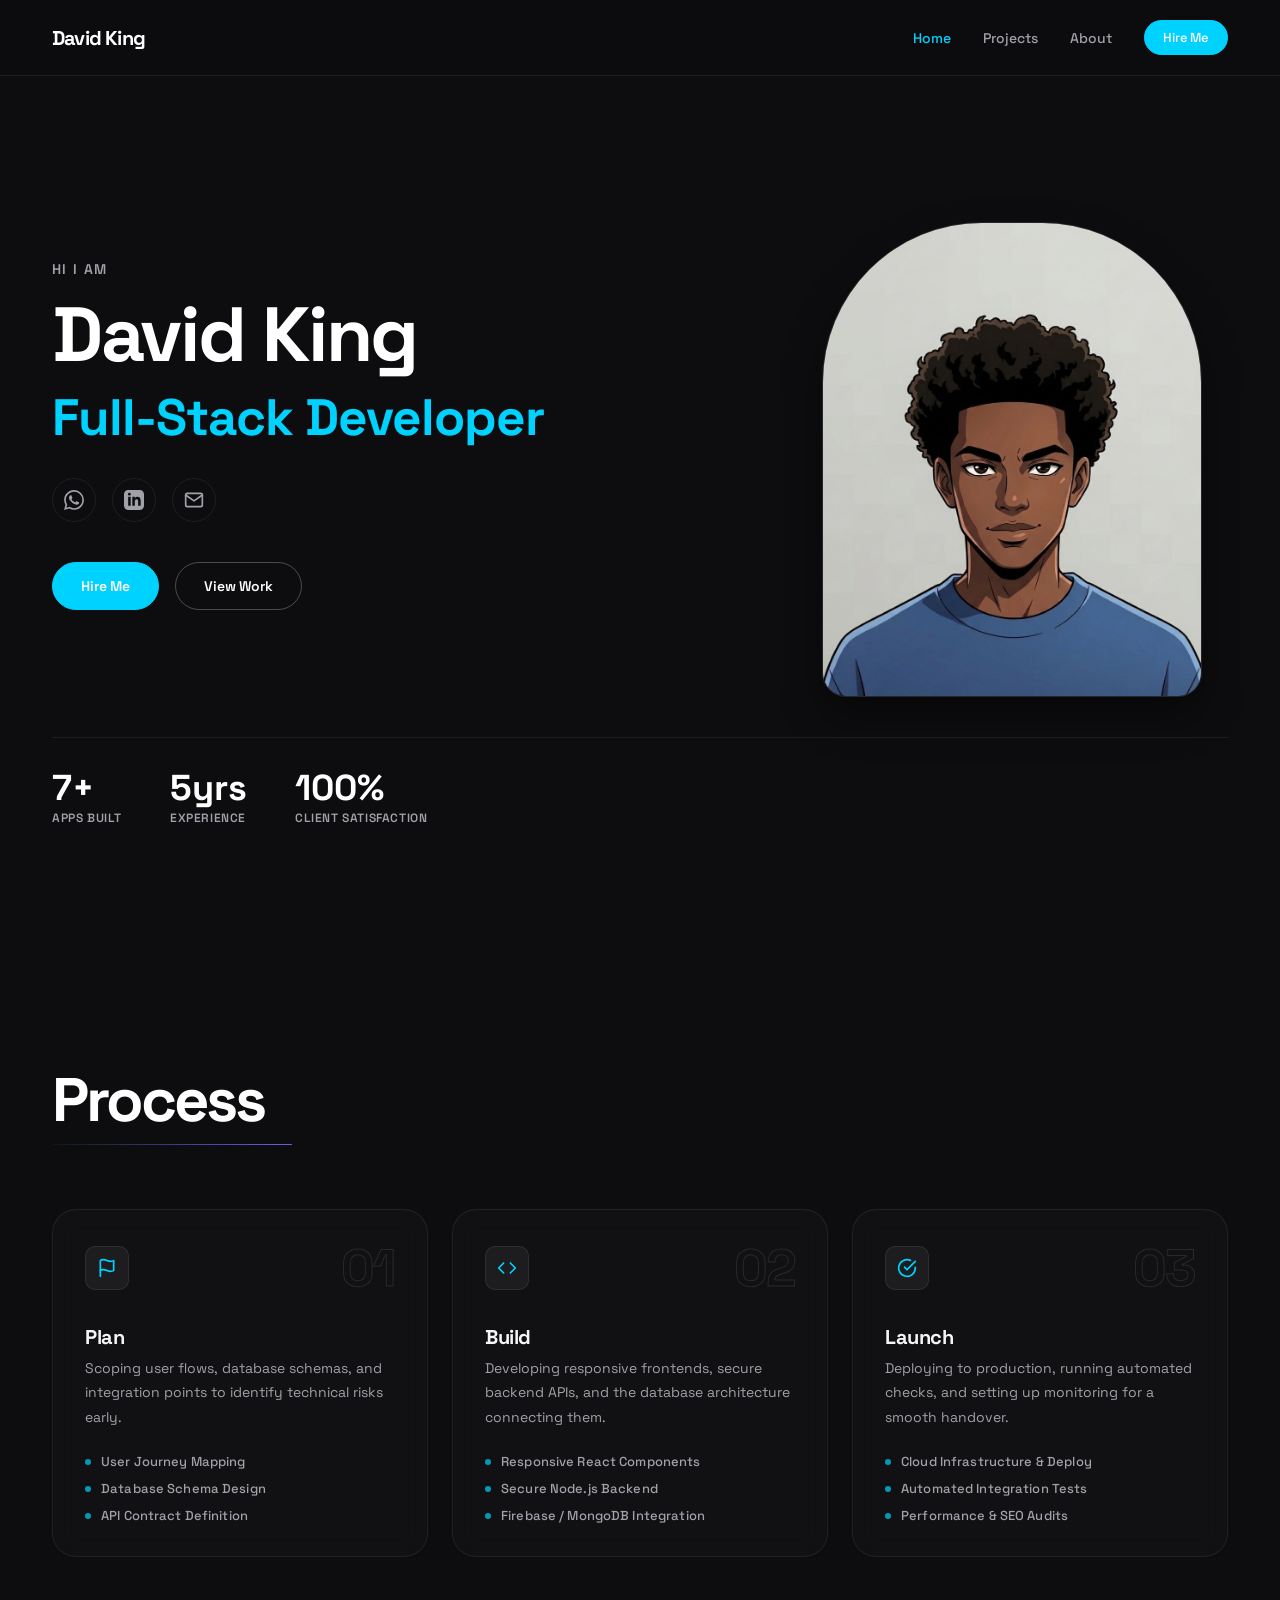
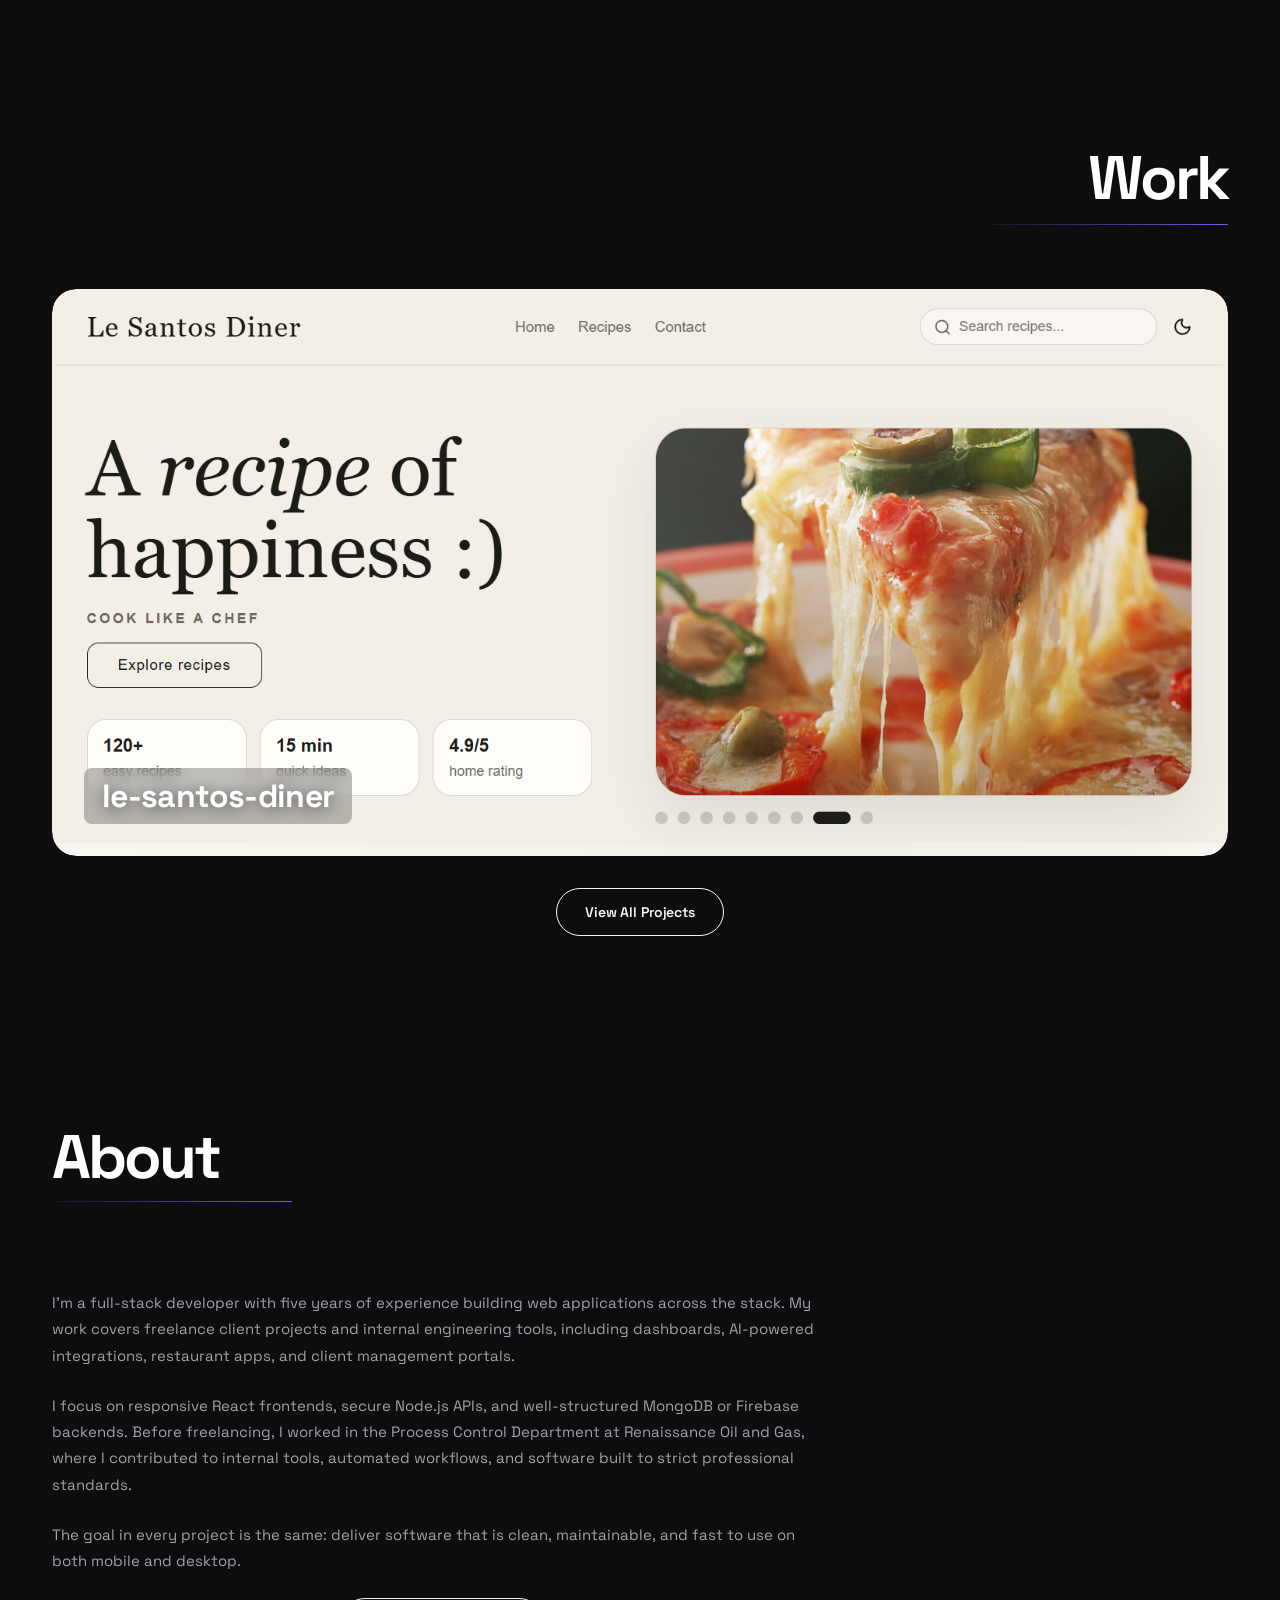
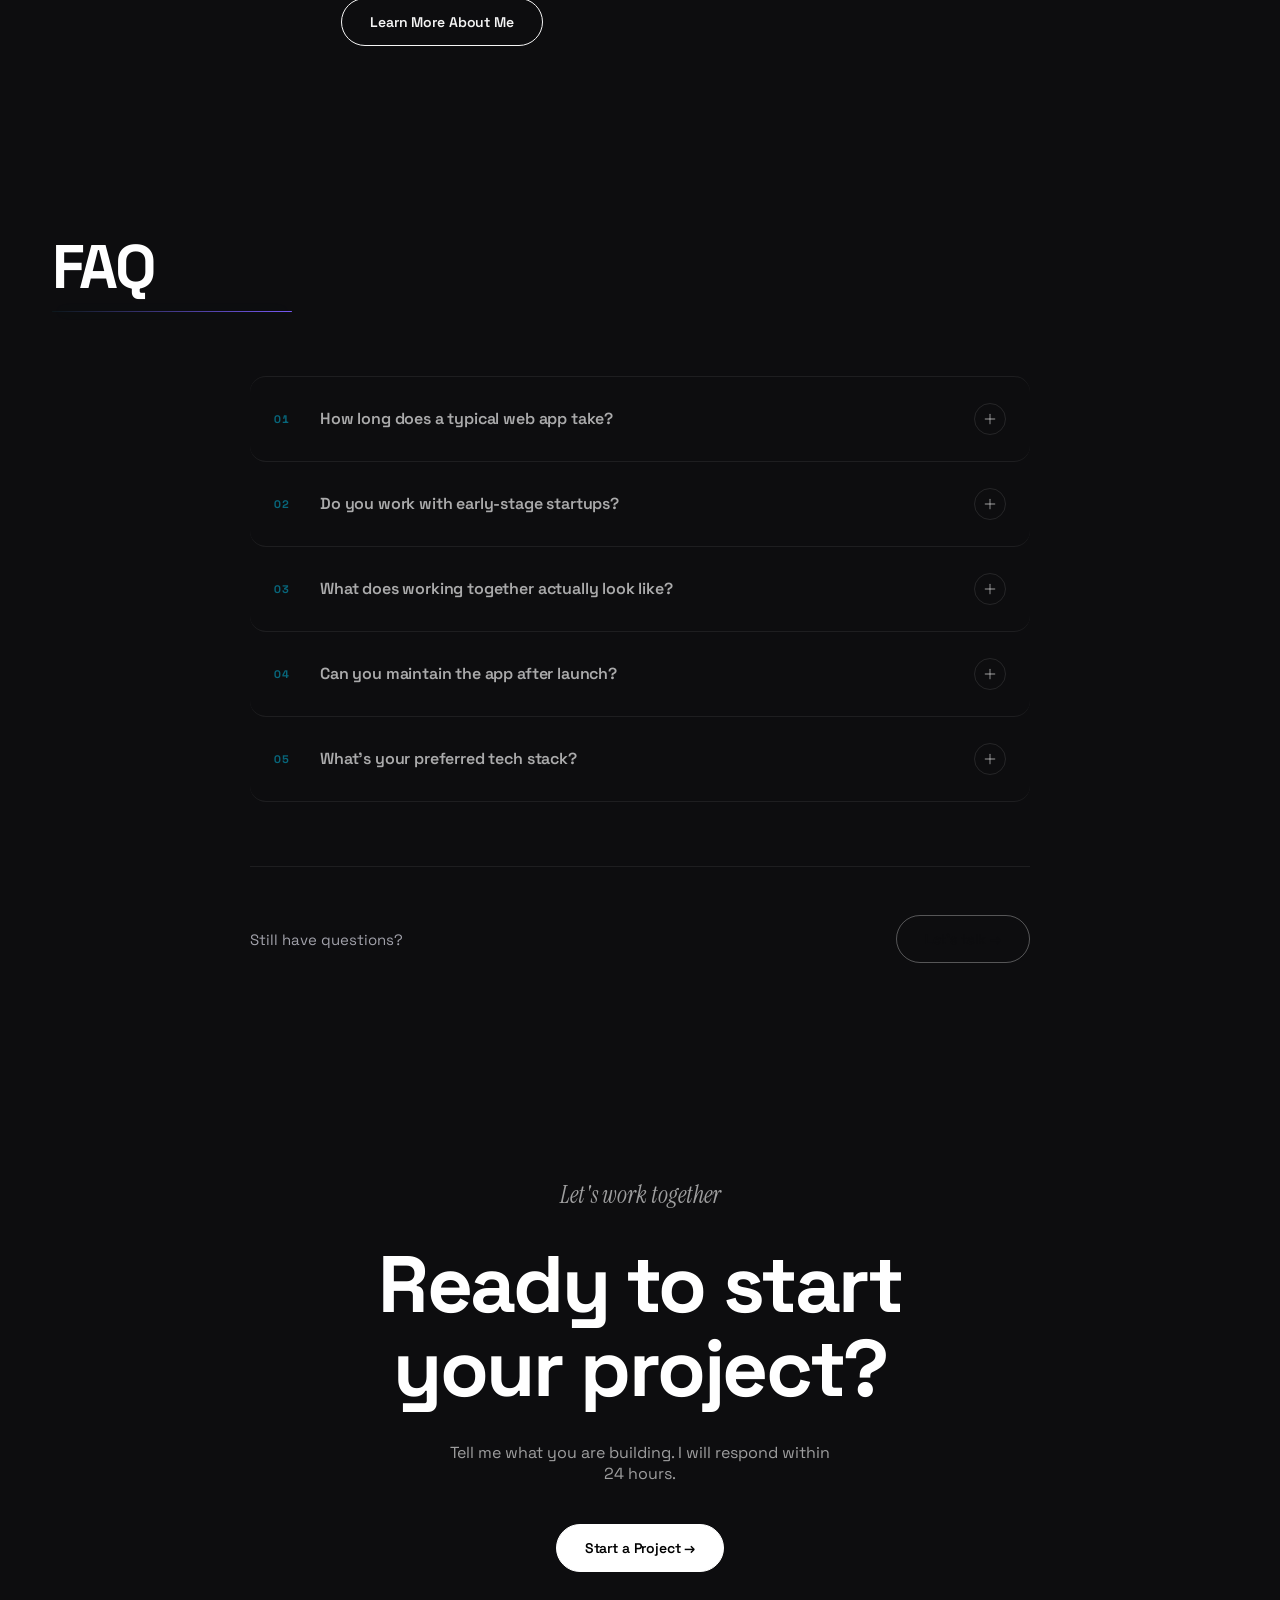
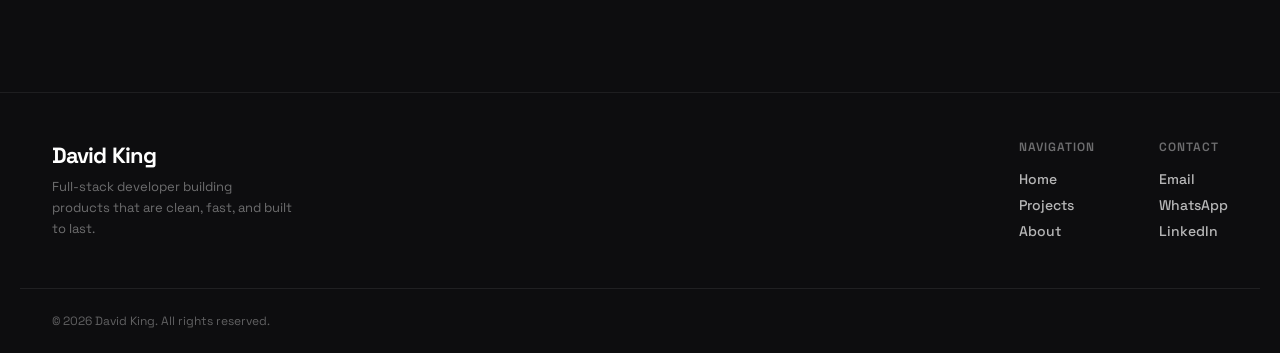
==== commit 5cbd7d0e: "massive design change A lot was done" ====
--- a/html/index.html
+++ b/html/index.html
@@ -4,11 +4,28 @@
 <head>
   <meta charset="UTF-8">
   <meta name="viewport" content="width=device-width, initial-scale=1.0">
-  <title>David King — Full-Stack Developer | React &amp; Node.js</title>
+  <title>David King - Full-Stack Developer | React &amp; Node.js</title>
   <meta name="description"
-    content="David King is a full-stack developer who builds React, Node.js and Firebase products that don't just function — they leave a lasting impression.">
+    content="David King is a full-stack developer who builds React, Node.js and Firebase products that don't just function - they leave a lasting impression.">
   <meta property="og:type" content="website">
-  <meta property="og:title" content="David King — Full-Stack Developer | React &amp; Node.js">
+  <meta property="og:title" content="David King - Full-Stack Developer | React &amp; Node.js">
+  <meta property="og:description"
+    content="Full-stack developer building React, Node.js and Firebase products with a focus on design, user experience, and creating software that stands out.">
+  <meta name="twitter:card" content="summary_large_image">
+  <meta property="og:url" content="https://YOUR-DOMAIN.com/">
+  <meta property="og:image" content="https://YOUR-DOMAIN.com/images/og-image.png">
+  <meta name="twitter:image" content="https://YOUR-DOMAIN.com/images/og-image.png">
+  <link rel="canonical" href="https://YOUR-DOMAIN.com/">
+  <script type="application/ld+json">
+  {
+    "@context": "https://schema.org",
+    "@type": "Person",
+    "name": "David King",
+    "jobTitle": "Full-Stack Developer",
+  <meta name="description"
+    content="David King is a full-stack developer who builds React, Node.js and Firebase products that don't just function - they leave a lasting impression.">
+  <meta property="og:type" content="website">
+  <meta property="og:title" content="David King - Full-Stack Developer | React &amp; Node.js">
   <meta property="og:description"
     content="Full-stack developer building React, Node.js and Firebase products with a focus on design, user experience, and creating software that stands out.">
   <meta name="twitter:card" content="summary_large_image">
@@ -31,54 +48,50 @@
   <link rel="preconnect" href="https://fonts.googleapis.com">
   <link rel="preconnect" href="https://fonts.gstatic.com" crossorigin>
   <link
-    href="https://fonts.googleapis.com/css2?family=Inter:ital,wght@0,300;0,400;0,500;0,600;0,700;0,900;1,400;1,700;1,900&family=Instrument+Serif:ital@1&display=swap"
+    href="https://fonts.googleapis.com/css2?family=Instrument+Serif:ital@0;1&family=Space+Grotesk:wght@300..700&display=swap"
     rel="stylesheet">
   <link rel="stylesheet" href="../css/style.css">
 </head>
-
-<body>
-  <!-- Skip Navigation -->
-  <a href="#main-content" class="skip-link">Skip to main content</a>
-  <!-- Custom Cursor -->
-  <div id="cursor" class="cursor"></div>
-  <div id="cursor-follower" class="cursor-follower">
-    <span class="cursor-text"></span>
-  </div>
-
-  <!-- Navigation -->
+<body class="page-transitioning">
   <header id="navbar" class="navbar">
-    <div class="nav-available">
-      <span class="available-dot"></span>
-      Available for work
-    </div>
     <nav class="nav-inner container">
       <a href="index.html" class="nav-logo" id="nav-logo-link">David King</a>
       <ul class="nav-links" id="nav-links">
-        <li><a href="#home" class="nav-link">Home</a></li>
-        <li><a href="#projects" class="nav-link">Projects</a></li>
-        <li><a href="about.html" class="nav-link">About</a></li>
-        <li><a href="#contact" class="btn btn-accent nav-accent-cta start-project-trigger">Hire Me</a></li>
+        <li><a href="index.html" class="nav-link nav-link--active" aria-current="page">
+          <svg width="18" height="18" viewBox="0 0 24 24" fill="none" stroke="currentColor" stroke-width="2" stroke-linecap="round" stroke-linejoin="round"><path d="M3 9l9-7 9 7v11a2 2 0 0 1-2 2H5a2 2 0 0 1-2-2z"/><polyline points="9 22 9 12 15 12 15 22"/></svg>
+          <span>Home</span>
+        </a></li>
+        <li><a href="projects.html" class="nav-link">
+          <svg width="18" height="18" viewBox="0 0 24 24" fill="none" stroke="currentColor" stroke-width="2" stroke-linecap="round" stroke-linejoin="round"><rect x="2" y="3" width="20" height="14" rx="2"/><line x1="8" y1="21" x2="16" y2="21"/><line x1="12" y1="17" x2="12" y2="21"/></svg>
+          <span>Projects</span>
+        </a></li>
+        <li><a href="about.html" class="nav-link">
+          <svg width="18" height="18" viewBox="0 0 24 24" fill="none" stroke="currentColor" stroke-width="2" stroke-linecap="round" stroke-linejoin="round"><path d="M20 21v-2a4 4 0 0 0-4-4H8a4 4 0 0 0-4 4v2"/><circle cx="12" cy="7" r="4"/></svg>
+          <span>About</span>
+        </a></li>
+        <li><a href="index.html#contact" class="nav-link btn btn-accent nav-accent-cta start-project-trigger">
+          <svg width="18" height="18" viewBox="0 0 24 24" fill="none" stroke="currentColor" stroke-width="2" stroke-linecap="round" stroke-linejoin="round"><path d="M4 4h16c1.1 0 2 .9 2 2v12c0 1.1-.9 2-2 2H4c-1.1 0-2-.9-2-2V6c0-1.1.9-2 2-2z"/><polyline points="22,6 12,13 2,6"/></svg>
+          <span>Hire Me</span>
+        </a></li>
       </ul>
-
       <button class="hamburger" id="hamburger" aria-label="Toggle menu">
         <span></span><span></span><span></span>
       </button>
     </nav>
   </header>
 
-  <!-- Mobile Menu -->
-  <div class="mobile-menu" id="mobile-menu" role="dialog" aria-modal="true" aria-label="Navigation menu">
+  <!-- Mobile nav -->
+  <nav class="mobile-menu" id="mobile-menu" aria-label="Mobile navigation">
     <div class="mobile-menu-inner">
-      <ul class="mobile-nav-links">
-        <li><a href="#home" class="mobile-nav-link">Home</a></li>
-        <li><a href="#projects" class="mobile-nav-link">Projects</a></li>
-        <li><a href="about.html" class="mobile-nav-link">About</a></li>
-      </ul>
+      <a href="index.html" class="mobile-nav-link mobile-nav-link--active" aria-current="page" aria-label="Home"><svg width="20" height="20" viewBox="0 0 24 24" fill="none" stroke="currentColor" stroke-width="2" stroke-linecap="round" stroke-linejoin="round"><path d="M3 9l9-7 9 7v11a2 2 0 0 1-2 2H5a2 2 0 0 1-2-2z"/><polyline points="9 22 9 12 15 12 15 22"/></svg></a>
+      <a href="projects.html" class="mobile-nav-link" aria-label="Projects"><svg width="20" height="20" viewBox="0 0 24 24" fill="none" stroke="currentColor" stroke-width="2" stroke-linecap="round" stroke-linejoin="round"><rect x="2" y="3" width="20" height="14" rx="2"/><line x1="8" y1="21" x2="16" y2="21"/><line x1="12" y1="17" x2="12" y2="21"/></svg></a>
+      <a href="about.html" class="mobile-nav-link" aria-label="About"><svg width="20" height="20" viewBox="0 0 24 24" fill="none" stroke="currentColor" stroke-width="2" stroke-linecap="round" stroke-linejoin="round"><path d="M20 21v-2a4 4 0 0 0-4-4H8a4 4 0 0 0-4 4v2"/><circle cx="12" cy="7" r="4"/></svg></a>
+      <a href="#contact" class="mobile-nav-link start-project-trigger" aria-label="Contact"><svg width="20" height="20" viewBox="0 0 24 24" fill="none" stroke="currentColor" stroke-width="2" stroke-linecap="round" stroke-linejoin="round"><path d="M4 4h16c1.1 0 2 .9 2 2v12c0 1.1-.9 2-2 2H4c-1.1 0-2-.9-2-2V6c0-1.1.9-2 2-2z"/><polyline points="22,6 12,13 2,6"/></svg></a>
     </div>
-  </div>
-
+  </nav>
   <main id="main-content">
-    <!-- Hero Section -->
+
+    <!-- Hero -->
     <section class="hero" id="home">
       <div class="hero-container container">
         <div class="hero-left">
@@ -86,9 +99,9 @@
           <h1 class="hero-name reveal-item">David King</h1>
           <p class="hero-role reveal-item">Full-Stack Developer</p>
           <div class="hero-social-links reveal-item">
-            <a href="https://github.com/davidking" target="_blank" rel="noopener" class="hero-social-btn" aria-label="GitHub">
+            <a href="https://wa.me/2348159243744" target="_blank" rel="noopener" class="hero-social-btn" aria-label="WhatsApp">
               <svg width="20" height="20" fill="currentColor" viewBox="0 0 24 24">
-                <path d="M12 2C6.477 2 2 6.477 2 12c0 4.42 2.865 8.166 6.839 9.489.5.092.682-.217.682-.482 0-.237-.008-.866-.013-1.7-2.782.603-3.369-1.34-3.369-1.34-.454-1.156-1.11-1.464-1.11-1.464-.908-.62.069-.608.069-.608 1.003.07 1.531 1.03 1.531 1.03.892 1.529 2.341 1.087 2.91.831.092-.646.35-1.086.636-1.336-2.22-.253-4.555-1.11-4.555-4.943 0-1.091.39-1.984 1.029-2.683-.103-.253-.446-1.27.098-2.647 0 0 .84-.269 2.75 1.025A9.564 9.564 0 0112 6.844c.85.004 1.705.115 2.504.337 1.909-1.294 2.747-1.025 2.747-1.025.546 1.377.203 2.394.1 2.647.64.699 1.028 1.592 1.028 2.683 0 3.842-2.339 4.687-4.566 4.935.359.309.678.919.678 1.852 0 1.336-.012 2.415-.012 2.743 0 .267.18.579.688.481C19.138 20.161 22 16.418 22 12c0-5.523-4.477-10-10-10z"/>
+                <path d="M17.472 14.382c-.297-.149-1.758-.867-2.03-.967-.273-.099-.471-.148-.67.15-.197.297-.767.966-.94 1.164-.173.199-.347.223-.644.075-.297-.15-1.255-.463-2.39-1.475-.883-.788-1.48-1.761-1.653-2.059-.173-.297-.018-.458.13-.606.134-.133.298-.347.446-.52.149-.174.198-.298.298-.497.099-.198.05-.371-.025-.52-.075-.149-.669-1.612-.916-2.207-.242-.579-.487-.5-.669-.51-.173-.008-.371-.01-.57-.01-.198 0-.52.074-.792.372-.272.297-1.04 1.016-1.04 2.479 0 1.462 1.065 2.875 1.213 3.074.149.198 2.096 3.2 5.077 4.487.709.306 1.262.489 1.694.625.712.227 1.36.195 1.871.118.571-.085 1.758-.719 2.006-1.413.248-.694.248-1.289.173-1.413-.074-.124-.272-.198-.57-.347m-5.421 7.403h-.004a9.87 9.87 0 01-5.031-1.378l-.361-.214-3.741.982.998-3.648-.235-.374a9.86 9.86 0 01-1.51-5.26c.001-5.45 4.436-9.884 9.888-9.884 2.64 0 5.122 1.03 6.988 2.898a9.825 9.825 0 012.893 6.994c-.003 5.45-4.437 9.884-9.885 9.884m8.413-18.297A11.815 11.815 0 0012.05 0C5.495 0 .16 5.335.157 11.892c0 2.096.547 4.142 1.588 5.945L.057 24l6.305-1.654a11.882 11.882 0 005.683 1.448h.005c6.554 0 11.89-5.335 11.893-11.893a11.821 11.821 0 00-3.48-8.413z"/>
               </svg>
             </a>
             <a href="https://linkedin.com/in/davidking" target="_blank" rel="noopener" class="hero-social-btn" aria-label="LinkedIn">
@@ -107,270 +120,300 @@
             <a href="#contact" class="btn btn-accent start-project-trigger">Hire Me</a>
             <a href="#projects" class="btn btn-outline-light">View Work</a>
           </div>
-          <div class="hero-stats-bar reveal-item">
-            <div class="hero-stat">
-              <span class="stat-num">7+</span>
-              <span>Apps Built</span>
-            </div>
-            <div class="hero-stat">
-              <span class="stat-num">5yrs</span>
-              <span>Experience</span>
-            </div>
-            <div class="hero-stat">
-              <span class="stat-num">100%</span>
-              <span>Client Satisfaction</span>
-            </div>
-          </div>
         </div>
         <div class="hero-right reveal-item">
           <div class="hero-portrait-wrap">
-            <div class="hero-portrait-img-box">
-              <img src="../images/portrait.png" alt="David King, full-stack developer" class="hero-portrait-img" width="380" height="475" fetchpriority="high">
-            </div>
-          </div>
-        </div>
-      </div>
-    </section>
-
-    <!-- Process Section -->
+            <a href="about.html" class="hero-portrait-link" aria-label="Learn more about David King">
+              <div class="hero-portrait-img-box">
+                <img src="../images/portrait.jpg" alt="David King, full-stack developer" class="hero-portrait-img" width="380" height="475" fetchpriority="high">
+              </div>
+            </a>
+          </div>
+        </div>
+        <div class="hero-stats-bar reveal-item">
+          <div class="hero-stat">
+            <span class="stat-num">7+</span>
+            <span>Apps Built</span>
+          </div>
+          <div class="hero-stat">
+            <span class="stat-num">5yrs</span>
+            <span>Experience</span>
+          </div>
+          <div class="hero-stat">
+            <span class="stat-num">100%</span>
+            <span>Client Satisfaction</span>
+          </div>
+        </div>
+      </div>
+    </section>
+
+    <!-- Build Process -->
     <section class="process section-pad" id="process">
+      <div class="process-glow-container">
+        <div class="process-glow-spot"></div>
+      </div>
       <div class="container">
-        <div class="section-label reveal-item">Build Process</div>
-        <div class="process-layout">
-          <div class="process-image reveal-item reveal-left">
-            <img src="../images/build-process.png" alt="Developer workstation setup" class="process-img" loading="lazy" width="600" height="560">
-            <div class="process-img-badge">
-              <span>Since 2023</span>
-            </div>
-          </div>
-          <div class="process-steps">
-            <div class="process-header reveal-item">
-              <h2>How I <em class="italic-serif">ship products</em><br>from idea to launch</h2>
-            </div>
-            <div class="process-step reveal-item" data-step="01">
-              <div class="step-number">01</div>
-              <div class="step-content">
-                <h3>Plan</h3>
-                <p>I map the product goals, user flows, data models, integrations, and technical risks before writing
-                  production code.</p>
-              </div>
-            </div>
-            <div class="process-step reveal-item" data-step="02">
-              <div class="step-number">02</div>
-              <div class="step-content">
-                <h3>Build</h3>
-                <p>I develop responsive frontends, secure APIs, database schemas, and the glue that makes the full
-                  product feel fast and dependable.</p>
-              </div>
-            </div>
-            <div class="process-step reveal-item" data-step="03">
-              <div class="step-number">03</div>
-              <div class="step-content">
-                <h3>Launch</h3>
-                <p>I deploy, test, document, and monitor the application so your team can keep improving with
-                  confidence after release.</p>
-              </div>
-            </div>
-          </div>
-        </div>
-      </div>
-    </section>
-
-    <!-- Projects Section -->
+        <div class="process-header section-heading reveal-item">
+          <h2>Process</h2>
+        </div>
+        <div class="process-grid">
+
+          <!-- Step 1: Plan -->
+          <div class="process-card" data-step="01">
+            <div class="process-card-header">
+              <div class="process-icon-box">
+                <svg width="20" height="20" viewBox="0 0 24 24" fill="none" stroke="currentColor" stroke-width="2" stroke-linecap="round" stroke-linejoin="round">
+                  <path d="M4 15s1-1 4-1 5 2 8 2 4-1 4-1V3s-1 1-4 1-5-2-8-2-4 1-4 1z"></path>
+                  <line x1="4" y1="22" x2="4" y2="15"></line>
+                </svg>
+              </div>
+              <span class="process-card-num">01</span>
+            </div>
+            <div class="process-card-content">
+              <h3>Plan</h3>
+              <p>Scoping user flows, database schemas, and integration points to identify technical risks early.</p>
+              <ul class="process-bullets">
+                <li><span class="bullet-dot"></span> User Journey Mapping</li>
+                <li><span class="bullet-dot"></span> Database Schema Design</li>
+                <li><span class="bullet-dot"></span> API Contract Definition</li>
+              </ul>
+            </div>
+          </div>
+
+          <!-- Step 2: Build -->
+          <div class="process-card" data-step="02">
+            <div class="process-card-header">
+              <div class="process-icon-box">
+                <svg width="20" height="20" viewBox="0 0 24 24" fill="none" stroke="currentColor" stroke-width="2" stroke-linecap="round" stroke-linejoin="round">
+                  <polyline points="16 18 22 12 16 6"></polyline>
+                  <polyline points="8 6 2 12 8 18"></polyline>
+                </svg>
+              </div>
+              <span class="process-card-num">02</span>
+            </div>
+            <div class="process-card-content">
+              <h3>Build</h3>
+              <p>Developing responsive frontends, secure backend APIs, and the database architecture connecting them.</p>
+              <ul class="process-bullets">
+                <li><span class="bullet-dot"></span> Responsive React Components</li>
+                <li><span class="bullet-dot"></span> Secure Node.js Backend</li>
+                <li><span class="bullet-dot"></span> Firebase / MongoDB Integration</li>
+              </ul>
+            </div>
+          </div>
+
+          <!-- Step 3: Launch -->
+          <div class="process-card" data-step="03">
+            <div class="process-card-header">
+              <div class="process-icon-box">
+                <svg width="20" height="20" viewBox="0 0 24 24" fill="none" stroke="currentColor" stroke-width="2" stroke-linecap="round" stroke-linejoin="round">
+                  <path d="M22 11.08V12a10 10 0 1 1-5.93-9.14"></path>
+                  <polyline points="22 4 12 14.01 9 11.01"></polyline>
+                </svg>
+              </div>
+              <span class="process-card-num">03</span>
+            </div>
+            <div class="process-card-content">
+              <h3>Launch</h3>
+              <p>Deploying to production, running automated checks, and setting up monitoring for a smooth handover.</p>
+              <ul class="process-bullets">
+                <li><span class="bullet-dot"></span> Cloud Infrastructure & Deploy</li>
+                <li><span class="bullet-dot"></span> Automated Integration Tests</li>
+                <li><span class="bullet-dot"></span> Performance & SEO Audits</li>
+              </ul>
+            </div>
+          </div>
+
+        </div>
+        <!-- Mobile carousel dots -->
+        <div class="process-carousel-ui" aria-hidden="true">
+          <div class="process-swipe-hint">
+            <span class="process-swipe-dot active"></span>
+            <span class="process-swipe-dot"></span>
+            <span class="process-swipe-dot"></span>
+          </div>
+        </div>
+      </div>
+    </section>
+
+    <!-- Projects -->
     <section class="projects section-pad" id="projects">
       <div class="container">
-        <div class="projects-header reveal-item">
-          <div class="section-label">Selected Work</div>
-          <h2>Products I have <em class="italic-serif">built</em></h2>
-          <a href="projects.html" class="view-all-link">View All</a>
+        <div class="projects-header section-heading reveal-item">
+          <h2>Work</h2>
         </div>
         <div class="projects-slideshow-container reveal-item">
           <div class="projects-slideshow-track">
-            <a class="project-card project-slide active" href="https://le-santos-dinner.vercel.app/" target="_blank"
-              rel="noopener" data-cursor-text="View">
-              <div class="project-card-img">
-                <img src="../images/Projects/Le-santos/light.png" alt="Le Santos Diner light website preview" loading="lazy">
-                <div class="project-overlay">
-                  <span class="overlay-text">View Project</span>
-                </div>
-              </div>
-              <div class="project-card-info">
-                <span class="project-tag">Web Development</span>
-                <h3 class="project-title">le-santos-diner</h3>
-              </div>
+            <a class="project-card project-slide active" href="https://le-santos-dinner.vercel.app/" target="_blank" rel="noopener">
+              <img src="../images/Projects/Le-santos/light.png" alt="Le Santos Diner website preview" loading="lazy">
+              <span class="project-slide-name">le-santos-diner</span>
             </a>
           </div>
         </div>
-      </div>
-    </section>
-  
-    <!-- Why Us Section -->
-    <section class="why-us section-pad" id="why-us">
-      <div class="why-us-marquee-band" aria-hidden="true">
-        <div class="why-marquee-inner">
-          <div class="why-marquee-group">
-            <span>Frontend</span><span class="mx">&middot;</span>
-            <span>Backend</span><span class="mx">&middot;</span>
-            <span>Databases</span><span class="mx">&middot;</span>
-            <span>Cloud Deployment</span><span class="mx">&middot;</span>
-            <span>Frontend</span><span class="mx">&middot;</span>
-            <span>Backend</span><span class="mx">&middot;</span>
-            <span>Databases</span><span class="mx">&middot;</span>
-            <span>Cloud Deployment</span><span class="mx">&middot;</span>
-          </div>
-          <div class="why-marquee-group" aria-hidden="true">
-            <span>Frontend</span><span class="mx">&middot;</span>
-            <span>Backend</span><span class="mx">&middot;</span>
-            <span>Databases</span><span class="mx">&middot;</span>
-            <span>Cloud Deployment</span><span class="mx">&middot;</span>
-            <span>Frontend</span><span class="mx">&middot;</span>
-            <span>Backend</span><span class="mx">&middot;</span>
-            <span>Databases</span><span class="mx">&middot;</span>
-            <span>Cloud Deployment</span><span class="mx">&middot;</span>
-          </div>
-        </div>
-      </div>
+        <div class="projects-view-all reveal-item">
+          <a href="projects.html" class="btn btn-outline">View All Projects</a>
+        </div>
+      </div>
+    </section>
+
+    <!-- About -->
+    <section class="about section-pad" id="about-me">
       <div class="container">
-        <div class="why-us-header reveal-item">
-          <div class="section-label">Why Work With Me</div>
-          <h2>What sets my <em class="italic-serif">work</em> apart</h2>
-        </div>
-        <div class="skills-scroll">
-          <div class="skills-track">
-            <span class="skill-badge">React</span>
-            <span class="skill-badge">Node.js</span>
-            <span class="skill-badge">APIs</span>
-            <span class="skill-badge">Databases</span>
-            <span class="skill-badge">Cloud</span>
-          </div>
-        </div>
-        <div class="features-grid">
-          <div class="feature-card reveal-item">
-            <div class="feature-icon">
-              <svg width="24" height="24" viewBox="0 0 24 24" fill="none" stroke="currentColor" stroke-width="1.5" aria-hidden="true">
-                <path d="M12 2l3.09 6.26L22 9.27l-5 4.87 1.18 6.88L12 17.77l-6.18 3.25L7 14.14 2 9.27l6.91-1.01L12 2z" />
-              </svg>
-            </div>
-            <h3>Product-Minded Engineering</h3>
-            <p>I care about the whole experience: clear flows, useful features, readable code, and systems that can
-              grow without becoming fragile.</p>
-          </div>
-          <div class="feature-card reveal-item">
-            <div class="feature-icon">
-              <svg width="24" height="24" viewBox="0 0 24 24" fill="none" stroke="currentColor" stroke-width="1.5" aria-hidden="true">
-                <circle cx="12" cy="12" r="10" />
-                <polyline points="12 6 12 12 16 14" />
-              </svg>
-            </div>
-            <h3>Reliable Delivery</h3>
-            <p>Structured milestones, frequent demos, and practical technical choices keep projects moving from scope to
-              shipped product.</p>
-          </div>
-          <div class="feature-card reveal-item">
-            <div class="feature-icon">
-              <svg width="24" height="24" viewBox="0 0 24 24" fill="none" stroke="currentColor" stroke-width="1.5" aria-hidden="true">
-                <path d="M20 21v-2a4 4 0 0 0-4-4H8a4 4 0 0 0-4 4v2" />
-                <circle cx="12" cy="7" r="4" />
-              </svg>
-            </div>
-            <h3>Direct Collaboration</h3>
-            <p>You work directly with me. No account managers, middle-men, or agency handoffs. Personal collaboration
-              with the person actually building your product.</p>
-          </div>
-          <div class="feature-card reveal-item">
-            <div class="feature-icon">
-              <svg width="24" height="24" viewBox="0 0 24 24" fill="none" stroke="currentColor" stroke-width="1.5" aria-hidden="true">
-                <polyline points="22 12 18 12 15 21 9 3 6 12 2 12" />
-              </svg>
-            </div>
-            <h3>Performance-Focused</h3>
-            <p>Fast loading, accessible interfaces, secure defaults, and clean data flows are built in from the start,
-              not patched on later.</p>
-          </div>
-          <div class="feature-card reveal-item">
-            <div class="feature-icon">
-              <svg width="24" height="24" viewBox="0 0 24 24" fill="none" stroke="currentColor" stroke-width="1.5" aria-hidden="true">
-                <line x1="18" y1="20" x2="18" y2="10" />
-                <line x1="12" y1="20" x2="12" y2="4" />
-                <line x1="6" y1="20" x2="6" y2="14" />
-              </svg>
-            </div>
-            <h3>Post-Launch Support</h3>
-            <p>I can help with analytics, bug fixes, feature iterations, and technical improvements once the first
-              version is live.</p>
-          </div>
-        </div>
-      </div>
-    </section>
-
-    <!-- FAQ Section -->
+        <div class="about-page-layout about-layout">
+          <div class="about-left reveal-item reveal-left">
+            <div class="about-copy-block">
+              <div class="about-heading section-heading reveal-item">
+                <h2>About</h2>
+              </div>
+               <p class="about-body">I’m a full-stack developer with five years of experience building web applications across the stack. My work covers freelance client projects and internal engineering tools, including dashboards, AI-powered integrations, restaurant apps, and client management portals.</p>
+               <p class="about-body">I focus on responsive React frontends, secure Node.js APIs, and well-structured MongoDB or Firebase backends. Before freelancing, I worked in the Process Control Department at Renaissance Oil and Gas, where I contributed to internal tools, automated workflows, and software built to strict professional standards.</p>
+               <p class="about-body">The goal in every project is the same: deliver software that is clean, maintainable, and fast to use on both mobile and desktop.</p>
+               <a href="about.html" class="btn btn-outline magnetic-btn">Learn More About Me</a>
+            </div>
+            
+          </div>
+        </div>
+      </div>
+    </section>
+
+    <!-- FAQ -->
     <section class="faq section-pad" id="faq">
       <div class="container">
-        <div class="faq-center">
-          <div class="faq-left reveal-item">
-            <div class="section-label">FAQ</div>
-            <h2 class="reveal-item" style="text-align:center">Common <em class="italic-serif">questions</em></h2>
-          </div>
-          <div class="faq-right">
-            <div class="faq-item reveal-item active" id="faq-1">
-              <button class="faq-question" aria-expanded="true" aria-controls="faq-answer-1">
-                How long does a typical web app take?
-                <span class="faq-icon" aria-hidden="true">+</span>
-              </button>
-              <div class="faq-answer" id="faq-answer-1">
-                <p>Focused landing pages or small apps can take 2-4 weeks. Larger dashboards, portals, and API-backed
-                  products often take 6-12 weeks depending on scope and integrations.</p>
-              </div>
-            </div>
-            <div class="faq-item reveal-item" id="faq-2">
-              <button class="faq-question" aria-expanded="false" aria-controls="faq-answer-2">
-                Do you work with early-stage startups?
-                <span class="faq-icon" aria-hidden="true">+</span>
-              </button>
-              <div class="faq-answer" id="faq-answer-2">
-                <p>Absolutely. I work well with early teams that need an MVP, technical direction, or a production-ready
-                  first version without hiring a full engineering team.</p>
-              </div>
-            </div>
-            <div class="faq-item reveal-item" id="faq-3">
-              <button class="faq-question" aria-expanded="false" aria-controls="faq-answer-3">
-                What does the process look like?
-                <span class="faq-icon" aria-hidden="true">+</span>
-              </button>
-              <div class="faq-answer" id="faq-answer-3">
-                <p>I follow a 3-stage process: Plan the product and architecture, build the frontend and backend, then
-                  launch with testing, deployment, and documentation.</p>
-              </div>
-            </div>
-            <div class="faq-item reveal-item" id="faq-4">
-              <button class="faq-question" aria-expanded="false" aria-controls="faq-answer-4">
-                Can you maintain the app after launch?
-                <span class="faq-icon" aria-hidden="true">+</span>
-              </button>
-              <div class="faq-answer" id="faq-answer-4">
-                <p>Yes. I offer ongoing support for fixes, monitoring, performance improvements, new features, and
-                  technical cleanup as the product grows.</p>
-              </div>
-            </div>
-          </div>
-        </div>
-      </div>
-    </section>
-
-    <!-- Footer CTA -->
+
+        <!-- Header -->
+        <div class="faq-header section-heading reveal-item">
+          <h2>FAQ</h2>
+        </div>
+
+        <!-- Accordion -->
+        <div class="faq-list">
+
+          <div class="faq-item reveal-item" id="faq-1">
+            <button class="faq-question" aria-expanded="false" aria-controls="faq-answer-1">
+              <span class="faq-num">01</span>
+              <span class="faq-q-text">How long does a typical web app take?</span>
+              <span class="faq-icon" aria-hidden="true">
+                <svg width="16" height="16" viewBox="0 0 24 24" fill="none" stroke="currentColor" stroke-width="2" stroke-linecap="round" stroke-linejoin="round"><line x1="12" y1="5" x2="12" y2="19"/><line x1="5" y1="12" x2="19" y2="12"/></svg>
+              </span>
+            </button>
+            <div class="faq-answer" id="faq-answer-1" role="region">
+              <div class="faq-answer-inner">
+                <p>Landing pages and polished marketing sites typically land in <strong>2–4 weeks</strong>. Full-stack web apps, dashboards, and API-heavy products run <strong>6–12 weeks</strong> depending on scope, integrations, and how well-defined the spec is going in.</p>
+              </div>
+            </div>
+          </div>
+
+          <div class="faq-item reveal-item" id="faq-2">
+            <button class="faq-question" aria-expanded="false" aria-controls="faq-answer-2">
+              <span class="faq-num">02</span>
+              <span class="faq-q-text">Do you work with early-stage startups?</span>
+              <span class="faq-icon" aria-hidden="true">
+                <svg width="16" height="16" viewBox="0 0 24 24" fill="none" stroke="currentColor" stroke-width="2" stroke-linecap="round" stroke-linejoin="round"><line x1="12" y1="5" x2="12" y2="19"/><line x1="5" y1="12" x2="19" y2="12"/></svg>
+              </span>
+            </button>
+            <div class="faq-answer" id="faq-answer-2" role="region">
+              <div class="faq-answer-inner">
+                <p>Yes — early-stage teams are often the best fit. I can own the entire stack so you ship a production-ready product without the overhead of hiring a full engineering team. I'm comfortable with ambiguity and can help shape the product, not just build it.</p>
+              </div>
+            </div>
+          </div>
+
+          <div class="faq-item reveal-item" id="faq-3">
+            <button class="faq-question" aria-expanded="false" aria-controls="faq-answer-3">
+              <span class="faq-num">03</span>
+              <span class="faq-q-text">What does working together actually look like?</span>
+              <span class="faq-icon" aria-hidden="true">
+                <svg width="16" height="16" viewBox="0 0 24 24" fill="none" stroke="currentColor" stroke-width="2" stroke-linecap="round" stroke-linejoin="round"><line x1="12" y1="5" x2="12" y2="19"/><line x1="5" y1="12" x2="19" y2="12"/></svg>
+              </span>
+            </button>
+            <div class="faq-answer" id="faq-answer-3" role="region">
+              <div class="faq-answer-inner">
+                <p>We start with a <strong>scoping call</strong> to align on goals, architecture, and timeline. From there I work in focused sprints with regular demos and async updates — no black boxes. You always know where things stand and what's coming next.</p>
+              </div>
+            </div>
+          </div>
+
+          <div class="faq-item reveal-item" id="faq-4">
+            <button class="faq-question" aria-expanded="false" aria-controls="faq-answer-4">
+              <span class="faq-num">04</span>
+              <span class="faq-q-text">Can you maintain the app after launch?</span>
+              <span class="faq-icon" aria-hidden="true">
+                <svg width="16" height="16" viewBox="0 0 24 24" fill="none" stroke="currentColor" stroke-width="2" stroke-linecap="round" stroke-linejoin="round"><line x1="12" y1="5" x2="12" y2="19"/><line x1="5" y1="12" x2="19" y2="12"/></svg>
+              </span>
+            </button>
+            <div class="faq-answer" id="faq-answer-4" role="region">
+              <div class="faq-answer-inner">
+                <p>Absolutely. I offer ongoing support retainers covering <strong>bug fixes, monitoring, performance improvements</strong>, and iterating on new features as your product grows. Many clients stay on after launch — it's often the most valuable phase.</p>
+              </div>
+            </div>
+          </div>
+
+          <div class="faq-item reveal-item" id="faq-5">
+            <button class="faq-question" aria-expanded="false" aria-controls="faq-answer-5">
+              <span class="faq-num">05</span>
+              <span class="faq-q-text">What's your preferred tech stack?</span>
+              <span class="faq-icon" aria-hidden="true">
+                <svg width="16" height="16" viewBox="0 0 24 24" fill="none" stroke="currentColor" stroke-width="2" stroke-linecap="round" stroke-linejoin="round"><line x1="12" y1="5" x2="12" y2="19"/><line x1="5" y1="12" x2="19" y2="12"/></svg>
+              </span>
+            </button>
+            <div class="faq-answer" id="faq-answer-5" role="region">
+              <div class="faq-answer-inner">
+                <p>I default to <strong>React / Next.js</strong> on the frontend, <strong>Node.js</strong> on the backend, and <strong>Firebase, Supabase, or PostgreSQL</strong> for data — but I adapt to what's already in your codebase. The right tool for the job, not the trendy one.</p>
+              </div>
+            </div>
+          </div>
+
+        </div>
+
+        <!-- Bottom nudge -->
+        <div class="faq-cta reveal-item">
+          <p>Still have questions?</p>
+          <a href="#contact" class="btn btn-ghost">Let's talk &rarr;</a>
+        </div>
+
+      </div>
+    </section>
+
+
+    <!-- Contact / Footer CTA -->
     <section class="footer-cta section-pad" id="contact">
       <div class="container">
         <div class="footer-cta-inner reveal-item">
-          <p class="footer-cta-tag"><em class="italic-serif">Let's build something</em></p>
-          <h2 class="footer-cta-headline">Ready to build<br>your app?</h2>
+          <p class="footer-cta-tag"><em class="italic-serif">Let's work together</em></p>
+          <h2 class="footer-cta-headline">Ready to start<br>your project?</h2>
           <p class="footer-cta-sub">Tell me what you are building. I will respond within 24 hours.</p>
-          <button type="button" class="btn btn-white magnetic-btn footer-cta-btn start-project-trigger">Start a Project
-            &rarr;</button>
-        </div>
-      </div>
-    </section>
+          <button type="button" class="btn btn-white magnetic-btn footer-cta-btn start-project-trigger">Start a Project &rarr;</button>
+        </div>
+      </div>
+    </section>
+
   </main>
-
+  <!-- Footer -->
+  <footer class="footer">
+    <div class="container footer-inner">
+      <div class="footer-brand">
+        <span class="footer-logo">David King</span>
+        <p class="footer-tagline">Full-stack developer building products that are clean, fast, and built to last.</p>
+      </div>
+      <nav class="footer-nav">
+        <div class="footer-nav-col">
+          <h4>Navigation</h4>
+          <a href="index.html">Home</a>
+          <a href="projects.html">Projects</a>
+          <a href="about.html">About</a>
+        </div>
+        <div class="footer-nav-col">
+          <h4>Contact</h4>
+          <a href="mailto:davidking18222@gmail.com">Email</a>
+          <a href="https://wa.me/2348159243744" target="_blank" rel="noopener">WhatsApp</a>
+          <a href="https://linkedin.com/in/davidking" target="_blank" rel="noopener">LinkedIn</a>
+        </div>
+      </nav>
+    </div>
+    <div class="footer-bottom container">
+      <span>&copy; 2026 David King. All rights reserved.</span>
+    </div>
+  </footer>
 
   <script src="../js/main.js"></script>
 </body>
--- a/css/style.css
+++ b/css/style.css
@@ -1,28 +1,28 @@
-/* ============================================
-   FADE® — Design System & Styles
-   ============================================ */
+/* =============================================================================
+   David King - Portfolio Styles
+   ============================================================================= */
 
 /* --- Design Tokens --- */
 :root {
-  /* Colors */
-  --color-bg: #0b1120;
-  --color-fg: #f0f0f0;
-  --color-fg-muted: #94a3b8;
-  --color-fg-subtle: #475569;
-  --color-surface: #111827;
-  --color-surface-2: #0f172a;
-  --color-divider: rgba(255, 255, 255, 0.08);
-  --color-overlay: rgba(11, 17, 32, 0.85);
-  --color-card-shadow: rgba(0, 0, 0, 0.4);
+  
+  --color-bg: #0d0d0f;
+  --color-fg: #f5f5f5;
+  --color-fg-muted: #a1a1aa;
+  --color-fg-subtle: #52525b;
+  --color-surface: #161618;
+  --color-surface-2: #111113;
+  --color-divider: rgba(255, 255, 255, 0.07);
+  --color-overlay: rgba(13, 13, 15, 0.85);
+  --color-card-shadow: rgba(0, 0, 0, 0.5);
   --color-accent: #00d2ff;
   --color-accent-hover: #33dbff;
   --color-accent-glow: rgba(0, 210, 255, 0.15);
 
-  /* Typography */
-  --font-sans: 'Inter', -apple-system, BlinkMacSystemFont, sans-serif;
-  --font-serif: 'Instrument Serif', Georgia, serif;
-
-  /* Spacing */
+  
+  --font-sans: 'Space Grotesk', -apple-system, BlinkMacSystemFont, sans-serif;
+  --font-serif: 'Instrument Serif', serif;
+
+  
   --sp-xs: 4px;
   --sp-sm: 8px;
   --sp-md: 16px;
@@ -32,26 +32,26 @@
   --sp-3xl: 64px;
   --sp-4xl: 96px;
 
-  /* Border Radius */
+  
   --radius-sm: 4px;
   --radius-md: 8px;
   --radius-lg: 16px;
   --radius-xl: 24px;
   --radius-full: 9999px;
 
-  /* Shadows */
+  
   --shadow-sm: 0 1px 2px rgba(0,0,0,0.04);
   --shadow-md: 0 4px 8px rgba(0,0,0,0.08);
   --shadow-lg: 0 8px 16px rgba(0,0,0,0.12);
   --shadow-xl: 0 16px 32px rgba(0,0,0,0.16);
 
-  /* Z-Index */
+  
   --z-sticky: 1020;
   --z-fixed: 1030;
   --z-modal: 1050;
   --z-cursor: 9999;
 
-  /* Animation */
+  
   --ease-out: cubic-bezier(0.16, 1, 0.3, 1);
   --ease-in-out: cubic-bezier(0.4, 0, 0.2, 1);
   --duration-fast: 200ms;
@@ -71,7 +71,6 @@
   -moz-osx-font-smoothing: grayscale;
   overflow-x: hidden;
 }
-body.js-ready { cursor: none; }
 
 /* --- Skip Link --- */
 .skip-link {
@@ -95,6 +94,27 @@
 button { border: none; background: none; font-family: inherit; }
 h1, h2, h3, h4, h5, h6 { font-family: var(--font-sans); font-weight: 700; line-height: 1.1; letter-spacing: -0.02em; }
 
+/* Accent line on all section h2s */
+.section-pad h2:not(.footer-cta-headline),
+.about-copy-block h2,
+.experience h2 {
+  display: inline-flex;
+  align-items: center;
+  gap: var(--sp-md);
+}
+.section-pad h2:not(.footer-cta-headline)::before,
+.about-copy-block h2::before,
+.experience h2::before {
+  content: '';
+  display: inline-block;
+  width: 4px;
+  height: 0.8em;
+  background: var(--color-accent);
+  border-radius: 2px;
+  flex-shrink: 0;
+}
+
+
 /* --- Utility --- */
 .container {
   max-width: 1240px;
@@ -102,63 +122,83 @@
   padding: 0 var(--sp-xl);
 }
 .section-pad { padding: var(--sp-4xl) 0; }
+.italic-serif { font-family: var(--font-serif); font-style: italic; font-weight: 400; }
 .section-label {
-  font-size: 12px;
-  font-weight: 600;
-  letter-spacing: 0.1em;
+  display: inline-block;
+  font-size: 10px;
+  font-weight: 700;
+  letter-spacing: 0.14em;
   text-transform: uppercase;
-  color: var(--color-fg-muted);
-  margin-bottom: var(--sp-md);
-}
-.italic-serif { font-family: var(--font-serif); font-style: italic; font-weight: 400; }
-
-/* --- Custom Cursor --- */
-.cursor {
-  position: fixed;
-  top: 0; left: 0;
-  width: 8px; height: 8px;
-  background: var(--color-accent);
+  color: var(--color-accent);
+  margin-bottom: var(--sp-sm);
+}
+
+/* --- Section Header System --- */
+.section-heading {
+  position: relative;
+  display: flex !important;
+  flex-direction: column;
+  align-items: flex-start;
+  gap: 14px;
+  margin-bottom: var(--sp-3xl) !important;
+  isolation: isolate;
+}
+
+.section-heading h2 {
+  position: relative;
+  z-index: 1;
+  display: block !important;
+  margin: 0 !important;
+  color: #ffffff;
+  font-size: clamp(36px, 4.8vw, 64px) !important;
+  font-weight: 800;
+  line-height: 0.96 !important;
+  letter-spacing: -0.05em !important;
+  max-width: 12ch !important;
+  transform: translateY(0);
+  opacity: 1;
+  transition:
+    transform var(--duration-slow) var(--ease-out),
+    opacity var(--duration-slow) var(--ease-out),
+    text-shadow var(--duration-base) var(--ease-out);
+}
+
+.section-heading h2::before {
+  content: none !important;
+}
+
+.js-ready .section-heading h2 {
+  transform: translateY(18px);
+  opacity: 0;
+}
+
+.section-heading.visible h2 {
+  transform: translateY(0);
+  opacity: 1;
+}
+
+.section-heading h2::before {
+  content: none !important;
+}
+
+
+
+.section-heading::after {
+  content: '';
+  display: block;
+  width: min(240px, 40vw);
+  height: 1px;
   border-radius: var(--radius-full);
-  pointer-events: none;
-  z-index: var(--z-cursor);
-  transform: translate(-50%, -50%);
-  opacity: 0;
-  transition: width 0.2s var(--ease-out), height 0.2s var(--ease-out), background 0.2s, opacity 0.2s;
-}
-.cursor-follower {
-  position: fixed;
-  top: 0; left: 0;
-  width: 40px; height: 40px;
-  border: 1.5px solid rgba(229, 43, 32, 0.4);
-  border-radius: var(--radius-full);
-  pointer-events: none;
-  z-index: calc(var(--z-cursor) - 1);
-  transform: translate(-50%, -50%);
-  opacity: 0;
-  transition: width 0.4s var(--ease-out), height 0.4s var(--ease-out), border-color 0.3s, background 0.3s, opacity 0.2s;
-  display: flex; align-items: center; justify-content: center;
-  overflow: hidden;
-}
-body.cursor-ready .cursor,
-body.cursor-ready .cursor-follower {
-  opacity: 1;
-}
-.cursor-text {
-  font-size: 10px;
-  font-weight: 600;
-  color: #ffffff;
-  opacity: 0;
-  transition: opacity 0.2s;
-  white-space: nowrap;
-}
-body.cursor-view .cursor-follower {
-  width: 80px; height: 80px;
-  background: var(--color-accent);
-  border-color: var(--color-accent);
-}
-body.cursor-view .cursor-text { opacity: 1; }
-body.cursor-drag .cursor-follower { width: 64px; height: 64px; border-color: var(--color-accent); }
-body.cursor-hover .cursor-follower { width: 56px; height: 56px; border-color: var(--color-accent); }
+  background: linear-gradient(90deg, rgba(0, 210, 255, 0.05) 0%, rgba(123, 92, 255, 0.95) 50%, rgba(0, 210, 255, 0.08) 100%);
+  background-size: 200% 100%;
+  box-shadow: 0 0 18px rgba(0, 210, 255, 0.12);
+  animation: section-line-flow 8s linear infinite;
+}
+
+@keyframes section-line-flow {
+  0% { background-position: 0% 50%; }
+  100% { background-position: 200% 50%; }
+}
 
 /* --- Buttons --- */
 .btn {
@@ -170,7 +210,6 @@
   font-size: 14px;
   font-weight: 600;
   letter-spacing: -0.01em;
-  transition: all var(--duration-base) var(--ease-out);
   cursor: pointer;
   position: relative;
   overflow: hidden;
@@ -181,100 +220,54 @@
   color: var(--color-bg);
   border: 1.5px solid var(--color-fg);
 }
-.btn-primary:hover {
-  background: var(--color-bg);
-  color: var(--color-fg);
-}
 .btn-white {
   background: #ffffff;
   color: #000000;
   border: 1.5px solid #ffffff;
 }
-.btn-white:hover {
-  background: transparent;
-  color: #ffffff;
-}
 .btn-ghost {
   background: transparent;
   color: var(--color-bg);
   border: 1.5px solid rgba(255,255,255,0.3);
 }
-.btn-ghost:hover {
-  background: rgba(255,255,255,0.1);
-  border-color: rgba(255,255,255,0.6);
-}
 .btn-outline {
   background: transparent;
   color: var(--color-fg);
   border: 1.5px solid var(--color-fg);
 }
-.btn-outline:hover {
-  background: var(--color-fg);
-  color: var(--color-bg);
-}
 .btn-accent {
   background: var(--color-accent);
   color: #ffffff;
   border: 1.5px solid var(--color-accent);
 }
-.btn-accent:hover {
-  background: var(--color-accent-hover);
-  border-color: var(--color-accent-hover);
-  transform: translateY(-2px);
-  box-shadow: 0 8px 20px var(--color-accent-glow);
-}
 .btn-outline-light {
   background: transparent;
   color: #ffffff;
   border: 1.5px solid rgba(255, 255, 255, 0.25);
 }
-.btn-outline-light:hover {
-  background: rgba(255, 255, 255, 0.08);
-  border-color: #ffffff;
-  transform: translateY(-2px);
-}
 
 /* --- Navigation --- */
 .navbar {
-  position: fixed;
+  position: sticky;
   top: 0; left: 0; right: 0;
   z-index: var(--z-fixed);
-  transition: background var(--duration-base) var(--ease-in-out),
-              box-shadow var(--duration-base) var(--ease-in-out),
-              padding var(--duration-base) var(--ease-in-out);
-  padding-top: 32px;
-}
-.navbar.scrolled {
-  background: rgba(13, 13, 13, 0.92);
+  background: rgba(13, 13, 15, 0.94);
   backdrop-filter: blur(20px);
   box-shadow: 0 1px 0 var(--color-divider);
-  padding-top: 0;
+}
+
+.navbar.scrolled {
+  background: rgba(13, 13, 15, 0.94);
+  backdrop-filter: blur(20px);
+  box-shadow: 0 1px 0 var(--color-divider);
 }
 .nav-available {
-  position: absolute;
-  top: 12px; left: 32px;
-  display: flex;
-  align-items: center;
-  gap: 6px;
-  font-size: 11px;
-  font-weight: 500;
-  color: var(--color-fg-muted);
-  background: var(--color-bg);
-  border: 1px solid var(--color-divider);
-  padding: 5px 12px;
-  border-radius: var(--radius-full);
-  transition: opacity var(--duration-base);
-}
-.navbar.scrolled .nav-available { opacity: 0; pointer-events: none; }
+  display: none;
+}
 .available-dot {
   width: 6px; height: 6px;
   background: #22c55e;
   border-radius: 50%;
-  animation: pulse-dot 2s infinite;
-}
-@keyframes pulse-dot {
-  0%, 100% { opacity: 1; transform: scale(1); }
-  50% { opacity: 0.5; transform: scale(1.3); }
 }
 .nav-inner {
   display: flex;
@@ -288,10 +281,8 @@
   font-weight: 700;
   letter-spacing: -0.04em;
   color: #ffffff;
-  transition: color var(--duration-base);
 }
 .nav-logo sup { font-size: 11px; vertical-align: super; }
-.navbar.scrolled .nav-logo { color: #ffffff; }
 .nav-links {
   display: flex;
   gap: var(--sp-xl);
@@ -301,29 +292,21 @@
   font-size: 14px;
   font-weight: 500;
   color: var(--color-fg-muted);
-  transition: color var(--duration-fast);
   position: relative;
 }
-.nav-link::after {
-  content: '';
-  position: absolute;
-  bottom: -2px; left: 0; right: 0;
-  height: 1px;
-  background: var(--color-accent);
-  transform: scaleX(0);
-  transform-origin: right;
-  transition: transform var(--duration-base) var(--ease-out);
-}
-.nav-link:hover::after { transform: scaleX(1); transform-origin: left; }
-.nav-link:hover { color: var(--color-accent); }
-.navbar.scrolled .nav-link { color: var(--color-fg-muted); }
-.navbar.scrolled .nav-link:hover { color: var(--color-accent); }
+/* Hide icons on desktop - visible only in mobile bottom nav */
+.nav-link svg { display: none; }
 .nav-accent-cta {
   padding: 8px 18px !important;
   font-size: 13px !important;
 }
+/* Restore button appearance on desktop for the Hire Me link */
+a.nav-link.btn {
+  display: inline-flex;
+  color: #ffffff;
+}
 .projects-page .navbar {
-  background: rgba(13, 13, 13, 0.92);
+  background: rgba(13, 13, 15, 0.94);
   backdrop-filter: blur(20px);
   box-shadow: 0 1px 0 var(--color-divider);
   padding-top: 0;
@@ -331,8 +314,8 @@
 .projects-page .nav-available { opacity: 0; pointer-events: none; }
 .projects-page .nav-logo { color: #ffffff; }
 .projects-page .nav-link { color: var(--color-fg-muted); }
-.projects-page .nav-link:hover,
-.projects-page .nav-link-active { color: var(--color-accent); }
+.nav-link--active,
+.nav-link[aria-current="page"] { color: var(--color-accent); }
 .nav-cta {
   padding: 10px 20px;
   font-size: 13px;
@@ -340,13 +323,7 @@
   color: #fff;
   border: 1.5px solid rgba(255,255,255,0.3);
 }
-.nav-cta:hover {
-  background: #fff;
-  color: #000;
-  border-color: #fff;
-}
-
-/* Hamburger */
+
 .hamburger {
   display: none;
   flex-direction: column;
@@ -368,69 +345,83 @@
 .hamburger.open span:nth-child(2) { opacity: 0; transform: scaleX(0); }
 .hamburger.open span:nth-child(3) { transform: translateY(-6.5px) rotate(-45deg); }
 
-/* Mobile Menu */
+/* --- Mobile Menu --- */
 .mobile-menu {
   position: fixed;
-  top: 0; left: 0; right: 0; bottom: 0;
-  background: #0f0f0f;
+  top: 0; left: 0; right: 0;
   z-index: calc(var(--z-fixed) - 1);
+  background: rgba(13, 13, 15, 0.97);
+  backdrop-filter: blur(20px);
+  -webkit-backdrop-filter: blur(20px);
+  border-bottom: 1px solid var(--color-divider);
+  box-shadow: 0 16px 48px rgba(0, 0, 0, 0.5);
+  padding-top: 65px; 
+  transform: translateY(-105%);
+  transition: transform 0.38s cubic-bezier(0.16, 1, 0.3, 1),
+              opacity 0.3s ease;
+  opacity: 0;
+  pointer-events: none;
+}
+.mobile-menu.open {
+  transform: translateY(0);
+  opacity: 1;
+  pointer-events: auto;
+}
+.mobile-menu-inner {
+  display: flex;
+  flex-direction: column;
+  padding: var(--sp-lg) var(--sp-xl) var(--sp-xl);
+  gap: 0;
+}
+.mobile-nav-links {
+  display: flex;
+  flex-direction: column;
+}
+.mobile-nav-link {
+  font-size: 16px;
+  font-weight: 500;
+  color: var(--color-fg-muted);
+  letter-spacing: -0.01em;
+  padding: 14px 0;
+  border-bottom: 1px solid var(--color-divider);
   display: flex;
   align-items: center;
-  justify-content: center;
-  transform: translateY(-100%);
-  transition: transform 0.6s var(--ease-out);
-}
-.mobile-menu.open { transform: translateY(0); }
-.mobile-menu-inner {
+  gap: var(--sp-sm);
+}
+.mobile-menu-cta {
+  margin-top: var(--sp-lg);
   display: flex;
   flex-direction: column;
+  gap: var(--sp-sm);
+}
+.mobile-menu-hire {
+  width: 100%;
+  text-align: center;
+  padding: 14px;
+  background: var(--color-accent);
+  color: #000;
+  font-size: 15px;
+  font-weight: 700;
+  border-radius: var(--radius-md);
+  letter-spacing: -0.01em;
+}
+
+/* --- Hero --- */
+.hero {
+  min-height: 100vh;
+  display: flex;
   align-items: center;
-  gap: var(--sp-xl);
-  padding: var(--sp-xl);
-}
-.mobile-nav-links {
-  display: flex;
-  flex-direction: column;
-  align-items: center;
-  gap: var(--sp-lg);
-}
-.mobile-nav-link {
-  font-size: 40px;
-  font-weight: 700;
-  color: #ffffff;
-  letter-spacing: -0.02em;
-  transition: color var(--duration-fast);
-}
-.mobile-nav-link:hover { color: var(--color-accent); }
-
-
-/* --- Hero Section --- */
-.hero {
-  position: relative;
-  min-height: 100vh;
-  display: flex;
-  align-items: center;
-  padding-top: 120px;
+  padding-top: 61px;
   padding-bottom: var(--sp-3xl);
   overflow: hidden;
   background: var(--color-bg);
 }
 
-/* Decorative Geometric Shapes / Accent Glows */
-.hero::before {
-  content: '';
-  position: absolute;
-  top: 20%; right: -10%;
-  width: 600px; height: 600px;
-  background: radial-gradient(circle, var(--color-accent-glow) 0%, rgba(0, 210, 255, 0) 70%);
-  z-index: 0;
-  pointer-events: none;
-}
-
 .hero-container {
   display: grid;
   grid-template-columns: 1.2fr 0.8fr;
-  gap: var(--sp-4xl);
+  grid-template-rows: auto auto;
+  gap: var(--sp-xl) var(--sp-4xl);
   align-items: center;
   position: relative;
   z-index: 1;
@@ -483,14 +474,6 @@
   border-radius: var(--radius-full);
   border: 1.5px solid var(--color-divider);
   color: var(--color-fg-muted);
-  transition: all var(--duration-base) var(--ease-out);
-}
-
-.hero-social-btn:hover {
-  border-color: var(--color-accent);
-  color: var(--color-accent);
-  transform: translateY(-3px);
-  box-shadow: 0 4px 12px var(--color-accent-glow);
 }
 
 .hero-cta-row {
@@ -506,6 +489,9 @@
   border-top: 1px solid var(--color-divider);
   padding-top: var(--sp-xl);
   margin-top: var(--sp-sm);
+  
+  grid-column: 1 / -1;
+  align-self: end;
 }
 
 .hero-stat {
@@ -546,18 +532,20 @@
   justify-content: center;
 }
 
-/* Portrait glow behind */
-.hero-portrait-wrap::before {
-  content: '';
-  position: absolute;
-  inset: -15px;
-  border-radius: 40% 60% 70% 30% / 50% 60% 30% 70%;
-  background: var(--color-accent);
-  filter: blur(40px);
-  opacity: 0.12;
-  z-index: 0;
-  animation: blob-morph 8s ease-in-out infinite alternate;
-}
+.hero-portrait-link {
+  display: block;
+  width: 100%;
+  height: 100%;
+  cursor: pointer;
+  transition: transform var(--duration-base) var(--ease-out);
+}
+
+@media (hover: hover) {
+  .hero-portrait-link:hover {
+    transform: scale(1.025);
+  }
+}
+
 
 .hero-portrait-img-box {
   position: relative;
@@ -568,7 +556,6 @@
   border: 1.5px solid rgba(255, 255, 255, 0.1);
   box-shadow: 0 20px 40px rgba(0, 0, 0, 0.4);
   overflow: hidden;
-  transition: all var(--duration-base) var(--ease-out);
 }
 
 .hero-portrait-img {
@@ -576,24 +563,10 @@
   height: 100%;
   object-fit: cover;
   object-position: center top;
-  transition: transform var(--duration-slow) var(--ease-out);
-}
-
-.hero-portrait-img-box:hover {
-  border-color: var(--color-accent);
-  box-shadow: 0 20px 40px rgba(0, 210, 255, 0.15), 0 0 30px var(--color-accent-glow);
-}
-
-.hero-portrait-img-box:hover .hero-portrait-img {
-  transform: scale(1.03);
-}
-
-@keyframes blob-morph {
-  0% { border-radius: 40% 60% 70% 30% / 50% 60% 30% 70%; }
-  100% { border-radius: 70% 30% 50% 50% / 30% 60% 70% 40%; }
-}
-
-/* --- Hero Responsive --- */
+}
+
+.hero-portrait-mobile { display: none; }
+
 @media (max-width: 991px) {
   .hero-container {
     grid-template-columns: 1.1fr 0.9fr;
@@ -603,120 +576,353 @@
 
 @media (max-width: 768px) {
   .hero {
-    padding-top: 100px;
+    padding-top: 61px;
+    padding-bottom: var(--sp-xl);
     min-height: auto;
-  }
+    align-items: flex-start;
+  }
+
+  
   .hero-container {
     grid-template-columns: 1fr;
-    gap: var(--sp-3xl);
-    text-align: center;
-  }
+    gap: var(--sp-md);
+    align-items: start;
+  }
+
   .hero-left {
-    align-items: center;
-  }
+    align-items: flex-start;
+    gap: var(--sp-xs);
+  }
+
+  .hero-greeting {
+    font-size: 11px;
+  }
+
   .hero-name {
-    font-size: 48px;
-  }
+    font-size: clamp(28px, 7.5vw, 42px);
+    line-height: 1.05;
+  }
+
   .hero-role {
-    max-width: 100%;
-    font-size: 32px;
-    overflow-wrap: normal;
-  }
-  .hero-social-links,
-  .hero-cta-row,
+    font-size: clamp(17px, 4.8vw, 24px);
+    margin-bottom: var(--sp-xs);
+  }
+
+  .hero-social-links {
+    display: none;
+  }
+
+  .hero-social-btn {
+    width: 36px;
+    height: 36px;
+  }
+
+  .hero-cta-row {
+    margin-top: var(--sp-xs);
+    margin-bottom: 0;
+    gap: var(--sp-sm);
+  }
+
+  .hero-cta-row .btn {
+    padding: 10px 18px;
+    font-size: 13px;
+  }
+
   .hero-stats-bar {
-    justify-content: center;
-  }
+    display: none;
+  }
+
+  .hero-stat .stat-num {
+    font-size: 22px;
+  }
+
+  .hero-stat span:not(.stat-num) {
+    font-size: 10px;
+  }
+
+  
+  .hero-right {
+    display: none;
+  }
+
   .hero-portrait-wrap {
-    max-width: 320px;
-    margin: 0 auto;
+    width: clamp(100px, 30vw, 150px);
+    max-width: 150px;
+  }
+
+  .hero-portrait-img-box {
+    border-radius: 80px 80px 16px 16px;
   }
 }
 
 @media (max-width: 480px) {
+  .hero {
+    padding-top: 61px;
+  }
+
+  .hero-container {
+    gap: var(--sp-sm);
+  }
+
   .hero-name {
-    font-size: 42px;
-  }
+    font-size: clamp(24px, 7vw, 34px);
+  }
+
   .hero-role {
-    font-size: 28px;
-  }
+    font-size: clamp(15px, 4.5vw, 20px);
+  }
+
+  .hero-portrait-wrap {
+    width: clamp(85px, 26vw, 120px);
+  }
+
   .hero-stats-bar {
-    flex-direction: column;
     gap: var(--sp-md);
-    align-items: center;
-    width: 100%;
-  }
-}
-
-
-
-/* --- Process Section --- */
-.process-layout {
-  display: grid;
-  grid-template-columns: 1fr 1fr;
-  gap: var(--sp-4xl);
-  align-items: center;
-  margin-top: var(--sp-2xl);
-}
-.process-image {
-  position: relative;
-  border-radius: var(--radius-xl);
-  overflow: hidden;
-}
-.process-img {
-  width: 100%; height: 560px;
-  object-fit: cover;
-  border-radius: var(--radius-xl);
-  transition: transform var(--duration-slow) var(--ease-out);
-}
-.process-image:hover .process-img { transform: scale(1.02); }
-.process-img-badge {
-  position: absolute;
-  bottom: var(--sp-lg); left: var(--sp-lg);
-  background: rgba(22, 22, 22, 0.8);
-  backdrop-filter: blur(10px);
-  border: 1px solid var(--color-divider);
-  color: var(--color-fg);
-  padding: 10px 18px;
-  border-radius: var(--radius-full);
-  font-size: 13px;
-  font-weight: 600;
-}
+  }
+}
+
+/* --- Process --- */
+.process-glow-container { display: none; }
+.process-glow-spot { display: none; }
+.process { position: relative; background: var(--color-bg); }
+
 .process-header { margin-bottom: var(--sp-2xl); }
 .process-header h2 { font-size: clamp(32px, 4vw, 52px); }
-.process-step {
-  display: flex;
-  gap: var(--sp-xl);
-  padding: var(--sp-xl) 0;
-  border-bottom: 1px solid var(--color-divider);
-  transition: all var(--duration-base) var(--ease-out);
-}
-.process-step:first-of-type { border-top: 1px solid var(--color-divider); }
-.process-step:hover { padding-left: var(--sp-sm); }
-.step-number {
-  font-size: 13px;
-  font-weight: 700;
-  color: var(--color-fg-muted);
-  letter-spacing: 0.05em;
-  padding-top: 4px;
+
+.process-grid {
+  display: grid;
+  grid-template-columns: repeat(3, 1fr);
+  gap: var(--sp-lg);
+  position: relative;
+  z-index: 1;
+}
+
+.process-card {
+  position: relative;
+  background: rgba(255, 255, 255, 0.018);
+  border: 1px solid rgba(255, 255, 255, 0.07);
+  border-radius: var(--radius-xl);
+  padding: var(--sp-xl);
+  overflow: hidden;
+  backdrop-filter: blur(12px);
+  -webkit-backdrop-filter: blur(12px);
+  cursor: default;
+}
+
+.process-card-glow { display: none; }
+
+.process-card-header {
+  display: flex;
+  align-items: center;
+  justify-content: space-between;
+  margin-bottom: var(--sp-xl);
+}
+
+.process-icon-box {
+  width: 44px;
+  height: 44px;
+  display: flex;
+  align-items: center;
+  justify-content: center;
+  border-radius: 10px;
+  background: rgba(255, 255, 255, 0.05);
+  border: 1px solid rgba(255, 255, 255, 0.08);
+  color: var(--color-accent);
   flex-shrink: 0;
-  width: 32px;
-}
-.step-content h3 {
+}
+
+.process-card-num {
+  font-size: 52px;
+  font-weight: 900;
+  line-height: 1;
+  letter-spacing: -0.04em;
+  color: transparent;
+  -webkit-text-stroke: 1px rgba(255, 255, 255, 0.1);
+  user-select: none;
+}
+
+.process-card-content h3 {
   font-size: 20px;
   font-weight: 700;
+  letter-spacing: -0.02em;
   margin-bottom: var(--sp-sm);
-  letter-spacing: -0.01em;
-}
-.step-content p {
-  font-size: 15px;
+  color: var(--color-fg);
+}
+.process-card-content > p {
+  font-size: 14px;
   color: var(--color-fg-muted);
-  line-height: 1.7;
-}
-
-
-
-/* --- Projects Section --- */
+  line-height: 1.75;
+  margin-bottom: var(--sp-lg);
+}
+
+.process-bullets {
+  list-style: none;
+  padding: 0;
+  margin: 0;
+  display: flex;
+  flex-direction: column;
+  gap: 10px;
+}
+.process-bullets li {
+  display: flex;
+  align-items: center;
+  gap: 10px;
+  font-size: 13px;
+  font-weight: 500;
+  color: var(--color-fg-muted);
+  letter-spacing: 0.01em;
+}
+.bullet-dot {
+  width: 6px;
+  height: 6px;
+  border-radius: 50%;
+  background: var(--color-accent);
+  flex-shrink: 0;
+  opacity: 0.7;
+}
+
+.process-carousel-ui { display: none; }
+
+@media (max-width: 768px) {
+
+  .process-header {
+    margin-bottom: var(--sp-xl);
+  }
+
+  .process-header h2 {
+    font-size: clamp(26px, 7vw, 36px);
+  }
+
+  
+  .process-grid {
+    display: block;
+    position: relative;
+    min-height: 320px;
+  }
+
+  
+  .process-card {
+    position: absolute;
+    top: 0;
+    left: 0;
+    width: 100%;
+    padding: var(--sp-lg);
+    opacity: 0;
+    pointer-events: none;
+    cursor: pointer;
+    border-radius: var(--radius-xl);
+  }
+
+  
+  .process-card[data-stack="1"],
+  .process-card[data-stack="2"] {
+    opacity: 0;
+    transform: none;
+    pointer-events: none;
+    z-index: 1;
+  }
+
+  
+  .process-card[data-stack="0"] {
+    opacity: 1;
+    transform: none;
+    pointer-events: auto;
+    z-index: 3;
+    box-shadow: 0 2px 12px rgba(0,0,0,0.35),
+                0 0 0 1px rgba(255,255,255,0.07);
+  }
+
+  
+  @keyframes flip-out {
+    0%   { transform: perspective(900px) rotateY(0deg);  opacity: 1; }
+    100% { transform: perspective(900px) rotateY(90deg); opacity: 0; }
+  }
+
+  .process-card.stack-exit {
+    animation: flip-out 0.38s cubic-bezier(0.4, 0, 1, 1) forwards;
+    pointer-events: none;
+    z-index: 4;
+  }
+
+  
+  @keyframes flip-in {
+    0%   { transform: perspective(900px) rotateY(-90deg); opacity: 0; }
+    100% { transform: perspective(900px) rotateY(0deg);   opacity: 1; }
+  }
+
+  .process-card.stack-enter {
+    animation: flip-in 0.46s cubic-bezier(0.16, 1, 0.3, 1) forwards;
+    z-index: 3;
+  }
+
+  
+  .process-card[data-stack="0"]::after {
+    content: 'Tap to reveal next';
+    position: absolute;
+    bottom: var(--sp-md);
+    right: var(--sp-lg);
+    font-size: 10px;
+    font-weight: 600;
+    letter-spacing: 0.06em;
+    text-transform: uppercase;
+    color: var(--color-accent);
+    opacity: 0.6;
+  }
+
+  
+  .process-card-header { margin-bottom: var(--sp-md); }
+  .process-card-num    { font-size: 38px; }
+  .process-icon-box    { width: 38px; height: 38px; }
+  .process-card-content h3 {
+    font-size: 17px;
+    margin-bottom: var(--sp-xs);
+  }
+  .process-card-content > p {
+    font-size: 13px;
+    line-height: 1.65;
+    margin-bottom: var(--sp-md);
+  }
+  .process-bullets li { font-size: 12px; gap: 8px; }
+
+  
+  .process-carousel-ui {
+    display: flex;
+    align-items: center;
+    justify-content: center;
+    gap: var(--sp-md);
+    margin-top: var(--sp-lg);
+  }
+
+  
+  .process-swipe-hint {
+    display: flex;
+    align-items: center;
+    gap: 8px;
+  }
+
+  .process-swipe-dot {
+    width: 6px;
+    height: 6px;
+    border-radius: var(--radius-full);
+    background: rgba(255, 255, 255, 0.15);
+    transition: background var(--duration-base),
+                width    var(--duration-base),
+                border-radius var(--duration-base);
+  }
+
+  .process-swipe-dot.active {
+    background: var(--color-accent);
+    width: 20px;
+    border-radius: 3px;
+    box-shadow: 0 0 8px  rgba(0, 210, 255, 0.4) ;
+  }
+}
+
+.process-swipe-hint { display: none; }
+
+/* --- Projects --- */
+.projects { background: var(--color-bg); }
+
 .projects-header {
   display: flex;
   align-items: flex-end;
@@ -725,86 +931,65 @@
   gap: var(--sp-md);
 }
 .projects-header h2 { font-size: clamp(32px, 4vw, 52px); }
+.projects-view-all {
+  display: flex;
+  justify-content: center;
+  margin-top: var(--sp-xl);
+}
 .view-all-link {
   font-size: 14px;
   font-weight: 600;
   color: var(--color-fg-muted);
   white-space: nowrap;
-  transition: color var(--duration-fast);
-}
-.view-all-link:hover { color: var(--color-fg); }
+}
+
 .projects-slideshow-container {
   position: relative;
   width: 100%;
+  border-radius: var(--radius-xl);
   overflow: hidden;
-  border-radius: var(--radius-xl);
 }
 .projects-slideshow-track {
   position: relative;
-  aspect-ratio: 1511 / 728;
+  width: 100%;
+}
+.project-slide {
+  display: none;
+  width: 100%;
+  text-decoration: none;
+  color: inherit;
+  border-radius: var(--radius-xl);
+  overflow: hidden;
+  position: relative;
+}
+.project-slide.active {
+  display: block;
+}
+.project-slide img {
+  width: 100%;
   height: auto;
-  width: 100%;
-}
-.project-slide {
+  display: block;
+  border-radius: var(--radius-xl);
+}
+.project-slide-name {
   position: absolute;
-  top: 0;
-  left: 0;
-  width: 100%;
-  height: 100%;
-  opacity: 0;
-  visibility: hidden;
-  transition: opacity 1.2s cubic-bezier(0.25, 1, 0.5, 1), visibility 1.2s;
-  z-index: 1;
-}
-.project-slide.active {
-  opacity: 1;
-  visibility: visible;
-  z-index: 2;
-}
-.project-slide.project-card .project-card-img,
-.project-slide.project-card:not(.project-card--large) .project-card-img,
-.project-slide .project-card-img {
-  height: 100%;
-  width: 100%;
-}
-.project-slide .project-card-img img {
-  height: 100%;
-  width: 100%;
-  object-fit: contain;
-  background: #1a1a1a;
-}
-.project-slide .project-card-info {
-  position: absolute;
-  bottom: var(--sp-lg);
-  left: var(--sp-lg);
-  max-width: 480px;
-  padding: var(--sp-md) var(--sp-lg);
-  background: rgba(0, 0, 0, 0.45); /* Opposite color of white text (dark black transparent) */
+  bottom: var(--sp-xl);
+  left: var(--sp-xl);
+  font-size: clamp(20px, 3vw, 32px);
+  font-weight: 700;
+  letter-spacing: -0.02em;
+  color: #ffffff;
+  text-shadow: 0 2px 16px rgba(0, 0, 0, 0.6);
+  pointer-events: none;
+  background: rgba(0, 0, 0, 0.25);
   backdrop-filter: blur(8px);
   -webkit-backdrop-filter: blur(8px);
-  border: 1px solid rgba(255, 255, 255, 0.12);
-  border-radius: var(--radius-lg);
-  color: #ffffff;
-  display: flex;
-  flex-direction: column;
-  align-items: flex-start;
-  gap: var(--sp-xs);
-  z-index: 5;
-}
-.project-slide .project-tag {
-  color: rgba(255, 255, 255, 0.7);
-  font-size: 11px;
-}
-.project-slide .project-title {
-  color: #ffffff;
-  font-size: clamp(16px, 2.5vw, 22px);
-  font-weight: 600;
-  margin: 0;
-  letter-spacing: -0.02em;
+  padding: 8px 18px;
+  border-radius: var(--radius-md);
 }
 .slideshow-nav-btn {
   position: absolute;
-  top: 50%; /* Centered vertically relative to the container height */
+  top: 50%;
   transform: translateY(-50%);
   width: 50px;
   height: 50px;
@@ -816,13 +1001,7 @@
   align-items: center;
   justify-content: center;
   z-index: 10;
-  transition: background var(--duration-fast), border-color var(--duration-fast), transform var(--duration-fast);
   box-shadow: var(--shadow-md);
-}
-.slideshow-nav-btn:hover {
-  background: var(--color-fg);
-  color: var(--color-bg);
-  border-color: var(--color-fg);
 }
 .slideshow-nav-btn.prev-btn {
   left: var(--sp-lg);
@@ -842,14 +1021,10 @@
   border-radius: 50%;
   background: var(--color-divider);
   cursor: pointer;
-  transition: background var(--duration-base) var(--ease-out), transform var(--duration-base) var(--ease-out);
-}
-.projects-slideshow-dots .dot:hover {
-  background: var(--color-fg-muted);
-}
+}
+
 .projects-slideshow-dots .dot.active {
   background: var(--color-fg);
-  transform: scale(1.2);
 }
 .project-card {
   display: block;
@@ -858,35 +1033,24 @@
   border-radius: var(--radius-xl);
   overflow: hidden;
   background: transparent;
-  transition: transform var(--duration-base) var(--ease-out);
-}
-.project-card:hover {
-  transform: translateY(-8px);
-}
-.project-card:active { transform: translateY(-4px); }
+}
 .project-card--large { grid-column: span 2; }
 .project-card-img {
   position: relative;
   overflow: hidden;
   border-radius: var(--radius-xl);
   box-shadow: var(--shadow-sm);
-  transition: box-shadow var(--duration-base) var(--ease-out);
-}
-.project-card:hover .project-card-img {
-  box-shadow: var(--shadow-lg);
 }
 .project-card--large .project-card-img {
-  aspect-ratio: 1511 / 728;
+  aspect-ratio: 16 / 9;
   height: auto;
 }
 .project-card:not(.project-card--large) .project-card-img { height: 300px; }
 .project-card-img img {
   width: 100%; height: 100%;
   object-fit: contain;
-  background: #1a1a1a;
-  transition: transform var(--duration-slow) var(--ease-out);
-}
-.project-card:hover .project-card-img img { transform: none; }
+  background: #121214;
+}
 .project-card--mode-swap .project-card-img img {
   display: block;
 }
@@ -894,20 +1058,11 @@
   position: absolute;
   inset: 0;
   opacity: 0;
-  transition: opacity var(--duration-base) var(--ease-out), transform var(--duration-slow) var(--ease-out);
-}
-.project-card--mode-swap:hover .project-card-img-dark {
-  opacity: 1;
 }
 .project-overlay {
-  position: absolute;
-  inset: 0;
-  background: var(--color-overlay);
-  display: flex; align-items: center; justify-content: center;
-  opacity: 0;
-  transition: opacity var(--duration-base) var(--ease-out);
-}
-.project-card:hover .project-overlay { opacity: 1; }
+  display: none;
+}
+
 .overlay-text {
   color: #fff;
   font-size: 15px;
@@ -934,8 +1089,8 @@
   letter-spacing: -0.01em;
 }
 
-/* --- About Section --- */
-.about { background: var(--color-surface); }
+/* --- About --- */
+.about { background: var(--color-bg); }
 .about-layout {
   display: grid;
   grid-template-columns: 1fr 1fr;
@@ -944,7 +1099,7 @@
 }
 .about-left { display: flex; flex-direction: column; gap: var(--sp-lg); }
 .about-left h2 { font-size: clamp(32px, 4vw, 52px); }
-.about-body { font-size: 16px; line-height: 1.7; color: var(--color-fg-muted); }
+.about-body { font-size: 15px; line-height: 1.75; color: var(--color-fg-muted); }
 .about-stats {
   display: flex;
   gap: var(--sp-2xl);
@@ -978,10 +1133,9 @@
 }
 
 .about-page-layout .about-left {
-  display: grid;
-  grid-template-columns: minmax(0, 0.95fr) minmax(300px, 0.55fr);
+  display: flex;
+  flex-direction: column;
   gap: var(--sp-3xl);
-  align-items: start;
   width: 100%;
 }
 
@@ -990,6 +1144,9 @@
   flex-direction: column;
   gap: var(--sp-lg);
   max-width: 780px;
+}
+.about-copy-block .btn {
+  align-self: center;
 }
 
 .about-principles {
@@ -1024,47 +1181,135 @@
   color: var(--color-fg-muted);
 }
 
-
-
-/* --- Why Us Section --- */
-.why-us-marquee-band {
-  background: var(--color-surface-2);
-  color: var(--color-fg);
-  padding: var(--sp-md) 0;
+/* --- Experience --- */
+.experience { background: var(--color-bg); }
+.experience h2 {
+  font-size: clamp(32px, 4vw, 52px);
+  margin-bottom: var(--sp-3xl);
+}
+.experience-list {
+  display: grid;
+  grid-template-columns: repeat(2, minmax(0, 1fr));
+  gap: var(--sp-lg);
+  counter-reset: experience-card;
+}
+.experience-item {
+  position: relative;
+  display: flex;
+  flex-direction: column;
+  padding: var(--sp-2xl);
+  min-height: 100%;
+  counter-increment: experience-card;
   overflow: hidden;
-  margin-bottom: var(--sp-4xl);
-  border-top: 1px solid var(--color-divider);
-  border-bottom: 1px solid var(--color-divider);
-}
-.why-marquee-inner {
-  display: flex;
-  align-items: center;
-  white-space: nowrap;
-  animation: marquee-scroll 20s linear infinite;
-  width: max-content;
-  will-change: transform;
-  font-size: 13px;
+  isolation: isolate;
+}
+.experience-item::before {
+  content: '0' counter(experience-card);
+  position: absolute;
+  top: var(--sp-xl);
+  right: var(--sp-xl);
+  font-size: 11px;
+  font-weight: 700;
+  letter-spacing: 0.1em;
+  text-transform: uppercase;
+  color: var(--color-accent);
+  opacity: 0.85;
+  z-index: 2;
+}
+.experience-content h3 {
+  font-size: 20px;
+  font-weight: 700;
+  letter-spacing: -0.02em;
+  margin-bottom: var(--sp-xs);
+}
+.experience-company {
+  font-size: 14px;
   font-weight: 600;
-  letter-spacing: 0.05em;
+  color: var(--color-accent);
+  margin-bottom: var(--sp-md);
+}
+.experience-content > p:not(.experience-company) {
+  font-size: 15px;
+  line-height: 1.75;
+  color: var(--color-fg-muted);
+  max-width: none;
+  margin-bottom: var(--sp-lg);
+}
+.experience-tags {
+  display: flex;
+  flex-wrap: wrap;
+  gap: var(--sp-xs);
+}
+.experience-tags span {
+  font-size: 11px;
+  font-weight: 600;
+  letter-spacing: 0.06em;
   text-transform: uppercase;
-}
-.why-us-marquee-band:hover .why-marquee-inner {
-  animation-play-state: paused;
-}
-.why-marquee-group {
-  display: flex;
-  flex: 0 0 auto;
-  gap: var(--sp-xl);
-  align-items: center;
-  justify-content: space-around;
-  min-width: 100vw;
-  padding-right: var(--sp-xl);
-}
-.why-marquee-inner .mx { color: var(--color-accent); }
-@keyframes marquee-scroll {
-  from { transform: translate3d(0, 0, 0); }
-  to { transform: translate3d(-50%, 0, 0); }
-}
+  color: var(--color-fg-muted);
+  border: 1px solid rgba(255, 255, 255, 0.08);
+  padding: 4px 10px;
+  border-radius: var(--radius-full);
+  background: rgba(255, 255, 255, 0.015);
+}
+
+/* Shared About page card effect */
+.about-page .experience-item,
+.about-page .what-card,
+.about-page .about-hero-panel,
+.about-page .beyond-card {
+  border: 1px solid var(--color-divider);
+  border-radius: var(--radius-xl);
+  background: rgba(255, 255, 255, 0.015);
+  backdrop-filter: blur(12px);
+  -webkit-backdrop-filter: blur(12px);
+  transition: transform var(--duration-base) var(--ease-out), border-color var(--duration-base) var(--ease-out), box-shadow var(--duration-base) var(--ease-out);
+  position: relative;
+  overflow: hidden;
+}
+
+.about-page .experience-item::after,
+.about-page .what-card::after,
+.about-page .about-hero-panel::after,
+.about-page .beyond-card::before {
+  content: '';
+  position: absolute;
+  inset: 0;
+  background: linear-gradient(135deg, rgba(0, 210, 255, 0.4) 0%, transparent 60%);
+  opacity: 0;
+  transition: opacity var(--duration-base);
+  pointer-events: none;
+}
+
+.about-page .experience-item::after {
+  z-index: 0;
+}
+
+.about-page .experience-item > *,
+.about-page .what-card > *,
+.about-page .about-hero-panel > *,
+.about-page .beyond-card > * {
+  position: relative;
+  z-index: 1;
+}
+
+@media (hover: hover) {
+  .about-page .experience-item:hover,
+  .about-page .what-card:hover,
+  .about-page .about-hero-panel:hover,
+  .about-page .beyond-card:hover {
+    border-color: rgba(0, 210, 255, 0.4);
+    transform: translateY(-4px);
+    box-shadow: 0 16px 40px rgba(0, 0, 0, 0.18);
+    background: rgba(255, 255, 255, 0.015);
+  }
+  .about-page .experience-item:hover::after,
+  .about-page .what-card:hover::after,
+  .about-page .about-hero-panel:hover::after,
+  .about-page .beyond-card:hover::before {
+    opacity: 1;
+  }
+}
+
 .why-us-header { margin-bottom: var(--sp-2xl); }
 .why-us-header h2 { font-size: clamp(32px, 4vw, 52px); }
 .skills-scroll { overflow: hidden; margin-bottom: var(--sp-2xl); }
@@ -1085,12 +1330,6 @@
   transition: all var(--duration-fast);
   cursor: default;
 }
-.skill-badge:hover {
-  background: var(--color-accent);
-  color: #ffffff;
-  border-color: var(--color-accent);
-  box-shadow: 0 4px 12px var(--color-accent-glow);
-}
 .features-grid {
   display: grid;
   grid-template-columns: repeat(4, 1fr);
@@ -1101,10 +1340,6 @@
   border: 1px solid var(--color-divider);
   border-radius: var(--radius-xl);
   transition: all var(--duration-base) var(--ease-out);
-}
-.feature-card:hover {
-  box-shadow: var(--shadow-lg);
-  transform: translateY(-4px);
 }
 .feature-icon {
   width: 44px; height: 44px;
@@ -1114,7 +1349,20 @@
   margin-bottom: var(--sp-md);
   transition: background var(--duration-fast);
 }
-.feature-card:hover .feature-icon { background: var(--color-accent); color: #ffffff; }
+
+@media (hover: hover) {
+  .skill-badge:hover {
+    background: var(--color-accent);
+    color: #ffffff;
+    border-color: var(--color-accent);
+    box-shadow: 0 4px 12px var(--color-accent-glow);
+  }
+  .feature-card:hover {
+    box-shadow: var(--shadow-lg);
+    transform: translateY(-4px);
+  }
+  .feature-card:hover .feature-icon { background: var(--color-accent); color: #ffffff; }
+}
 .feature-card h3 {
   font-size: 17px;
   font-weight: 700;
@@ -1123,9 +1371,6 @@
 }
 .feature-card p { font-size: 14px; line-height: 1.7; color: var(--color-fg-muted); }
 
-
-
-/* --- What I Do Section --- */
 .what-i-do-section { background: var(--color-bg); }
 .what-i-do-header {
   max-width: 780px;
@@ -1149,13 +1394,6 @@
   flex-direction: column;
   gap: var(--sp-md);
 }
-.what-card:hover {
-  border-color: rgba(0, 210, 255, 0.25);
-  background: rgba(0, 210, 255, 0.04);
-  transform: translateY(-4px);
-  box-shadow: 0 16px 40px rgba(0, 0, 0, 0.2);
-}
-
 .what-card-icon {
   width: 48px; height: 48px;
   border: 1px solid var(--color-divider);
@@ -1165,10 +1403,19 @@
   flex-shrink: 0;
   transition: background var(--duration-fast), border-color var(--duration-fast);
 }
-.what-card:hover .what-card-icon {
-  background: var(--color-accent);
-  border-color: var(--color-accent);
-  color: #fff;
+
+@media (hover: hover) {
+  .what-card:hover {
+    border-color:  rgba(0, 210, 255, 0.4) ;
+    background:  rgba(0, 210, 255, 0.4) ;
+    transform: translateY(-4px);
+    box-shadow: 0 16px 40px rgba(0, 0, 0, 0.2);
+  }
+  .what-card:hover .what-card-icon {
+    background: var(--color-accent);
+    border-color: var(--color-accent);
+    color: #fff;
+  }
 }
 
 .what-card h3 {
@@ -1196,7 +1443,7 @@
   letter-spacing: 0.06em;
   text-transform: uppercase;
   color: var(--color-accent);
-  border: 1px solid rgba(0, 210, 255, 0.25);
+  border: 1px solid  rgba(0, 210, 255, 0.4) ;
   padding: 4px 10px;
   border-radius: var(--radius-full);
 }
@@ -1205,8 +1452,6 @@
   .what-i-do-grid { grid-template-columns: 1fr; }
 }
 
-
-/* --- My Approach Section --- */
 .approach-section {
   background: var(--color-surface);
 }
@@ -1238,7 +1483,9 @@
   border-bottom: 1px solid var(--color-divider);
   transition: padding-left var(--duration-base) var(--ease-out);
 }
-.approach-step:hover { padding-left: var(--sp-md); }
+@media (hover: hover) {
+  .approach-step:hover { padding-left: var(--sp-md); }
+}
 
 .approach-step-num {
   font-size: 13px;
@@ -1273,7 +1520,7 @@
   padding: var(--sp-2xl) var(--sp-3xl);
   border: 1px solid var(--color-divider);
   border-radius: var(--radius-xl);
-  background: rgba(0, 210, 255, 0.03);
+  background:  rgba(0, 210, 255, 0.4) ;
   position: relative;
 }
 .approach-quote::before {
@@ -1281,14 +1528,12 @@
   position: absolute;
   top: -20px; left: 50%;
   transform: translateX(-50%);
-  font-family: var(--font-serif);
   font-size: 80px;
   line-height: 1;
   color: var(--color-accent);
   opacity: 0.4;
 }
 .approach-quote p {
-  font-family: var(--font-serif);
   font-style: italic;
   font-size: clamp(18px, 2.5vw, 24px);
   line-height: 1.6;
@@ -1303,8 +1548,6 @@
   .approach-quote { padding: var(--sp-xl) var(--sp-xl); }
 }
 
-
-/* --- Beyond Code Section --- */
 .beyond-section { background: var(--color-bg); }
 .beyond-header {
   max-width: 780px;
@@ -1341,13 +1584,15 @@
   content: '';
   position: absolute;
   inset: 0;
-  background: linear-gradient(135deg, rgba(0, 210, 255, 0.04) 0%, transparent 60%);
+  background: linear-gradient(135deg,  rgba(0, 210, 255, 0.4)  0%, transparent 60%);
   opacity: 0;
   transition: opacity var(--duration-base);
 }
-.beyond-card:hover { border-color: rgba(0, 210, 255, 0.2); transform: translateY(-4px); box-shadow: 0 16px 40px rgba(0,0,0,0.18); }
-.beyond-card:hover::before { opacity: 1; }
-.beyond-card--wide { grid-column: span 2; }
+@media (hover: hover) {
+  .beyond-card:hover { border-color:  rgba(0, 210, 255, 0.4) ; transform: translateY(-4px); box-shadow: 0 16px 40px rgba(0,0,0,0.18); }
+  .beyond-card:hover::before { opacity: 1; }
+}
+.beyond-card--wide { grid-column: span 3; }
 
 .beyond-card-number {
   font-size: 11px;
@@ -1378,8 +1623,6 @@
   .beyond-grid { grid-template-columns: 1fr; }
 }
 
-
-/* --- Comparison Table --- */
 .comparison-header { margin-bottom: var(--sp-2xl); }
 .comparison-header h2 { font-size: clamp(32px, 4vw, 52px); }
 .comparison-table {
@@ -1427,69 +1670,281 @@
 .check { color: #22c55e; font-weight: 700; font-size: 16px; }
 .cross { color: #ef4444; font-weight: 700; font-size: 16px; }
 
-
-
-/* --- FAQ Section --- */
-.faq-center {
-  display: flex;
-  flex-direction: column;
-  align-items: center;
-  gap: var(--sp-2xl);
-  max-width: 720px;
+/* --- FAQ Redesign --- */
+.faq {
+  background: var(--color-bg);
+  position: relative;
+  overflow: hidden;
+}
+
+
+
+
+/* Accordion list — max-width centred */
+.faq-list {
+  max-width: 780px;
   margin: 0 auto;
-}
-.faq-center .faq-right {
-  width: 100%;
-}
-
-.faq-right { display: flex; flex-direction: column; }
-.faq-item { border-bottom: 1px solid var(--color-divider); }
+  position: relative;
+  z-index: 1;
+}
+
+/* Each item */
+.faq-item {
+  border-bottom: 1px solid rgba(255,255,255,0.07);
+  transition: background 0.25s ease;
+  border-radius: var(--radius-lg);
+}
+.faq-item:first-child {
+  border-top: 1px solid rgba(255,255,255,0.07);
+}
+.faq-item.active {
+  background: rgba(0, 210, 255, 0.04);
+  border-bottom-color: rgba(0, 210, 255, 0.12);
+}
+.faq-item.active + .faq-item {
+  border-top-color: transparent;
+}
+
+/* Question row */
 .faq-question {
   width: 100%;
+  display: flex;
+  align-items: center;
+  gap: var(--sp-lg);
+  padding: 26px var(--sp-lg);
+  background: none;
+  border: none;
+  cursor: pointer;
+  color: var(--color-fg);
+  font-family: var(--font-sans);
   text-align: left;
+}
+
+.faq-num {
+  font-size: 11px;
+  font-weight: 700;
+  letter-spacing: 0.1em;
+  color: var(--color-accent);
+  opacity: 0.45;
+  flex-shrink: 0;
+  width: 22px;
+  font-variant-numeric: tabular-nums;
+  transition: opacity 0.2s ease;
+}
+.faq-item.active .faq-num { opacity: 1; }
+
+.faq-q-text {
+  font-size: 16px;
+  font-weight: 600;
+  color: rgba(255,255,255,0.65);
+  flex: 1;
+  line-height: 1.4;
+  letter-spacing: -0.01em;
+  transition: color 0.2s ease;
+}
+.faq-item.active .faq-q-text { color: #fff; }
+
+@media (hover: hover) {
+  .faq-question:hover .faq-q-text { color: rgba(255,255,255,0.9); }
+}
+
+/* Plus / cross icon */
+.faq-icon {
+  flex-shrink: 0;
+  width: 32px;
+  height: 32px;
+  border-radius: 50%;
+  border: 1px solid rgba(255,255,255,0.1);
+  display: flex;
+  align-items: center;
+  justify-content: center;
+  color: rgba(255,255,255,0.4);
+  margin-left: auto;
+  transition:
+    transform 0.35s var(--ease-out),
+    border-color 0.2s ease,
+    background 0.2s ease,
+    color 0.2s ease;
+}
+.faq-item.active .faq-icon {
+  transform: rotate(45deg);
+  border-color: rgba(0, 210, 255, 0.4);
+  background: rgba(0, 210, 255, 0.08);
+  color: var(--color-accent);
+}
+
+/* Answer panel */
+.faq-answer {
+  display: grid;
+  grid-template-rows: 0fr;
+  opacity: 0;
+  overflow: hidden;
+  transition:
+    grid-template-rows 0.38s var(--ease-out),
+    opacity 0.28s ease;
+}
+.faq-answer-inner { 
+  overflow: hidden;
+  min-height: 0;
+}
+
+.faq-item.active .faq-answer {
+  grid-template-rows: 1fr;
+  opacity: 1;
+}
+
+.faq-answer p {
+  font-size: 15px;
+  line-height: 1.85;
+  color: var(--color-fg-muted);
+  padding: 0 var(--sp-lg) var(--sp-xl);
+  padding-left: calc(22px + var(--sp-lg) + var(--sp-lg));
+  border-left: 2px solid rgba(0, 210, 255, 0.2);
+  margin: 0 var(--sp-lg) var(--sp-md);
+}
+
+.faq-answer p strong {
+  color: rgba(255,255,255,0.85);
+  font-weight: 600;
+}
+
+/* Bottom CTA nudge */
+.faq-cta {
+  max-width: 780px;
+  margin: var(--sp-3xl) auto 0;
+  padding-top: var(--sp-2xl);
+  border-top: 1px solid rgba(255,255,255,0.07);
   display: flex;
   align-items: center;
   justify-content: space-between;
-  padding: var(--sp-lg) 0;
+  gap: var(--sp-xl);
+  position: relative;
+  z-index: 1;
+}
+
+.faq-cta p {
   font-size: 15px;
+  color: var(--color-fg-muted);
+}
+
+/* Mobile */
+@media (max-width: 768px) {
+  .faq-question { padding: 20px var(--sp-md); gap: var(--sp-md); }
+  .faq-q-text { font-size: 14.5px; }
+  .faq-answer p {
+    font-size: 14px;
+    padding: 0 var(--sp-md) var(--sp-lg);
+    padding-left: calc(22px + var(--sp-md) + var(--sp-md));
+    margin: 0 var(--sp-md) var(--sp-sm);
+  }
+  .faq-cta {
+    flex-direction: column;
+    align-items: flex-start;
+    gap: var(--sp-lg);
+  }
+  .faq-icon {
+    width: 28px;
+    height: 28px;
+  }
+}
+
+/* --- Stacking Cards --- */
+.stack-cards {
+  display: flex;
+  flex-direction: column;
+  gap: 0;
+}
+
+.stack-card {
+  position: sticky;
+  top: 80px;
+  border-radius: var(--radius-xl);
+  overflow: hidden;
+  background: var(--color-surface);
+  border: 1px solid var(--color-divider);
+  margin-bottom: var(--sp-lg);
+  /* Each subsequent card sits slightly higher to create the deck effect */
+}
+
+.stack-card:nth-child(1) { top: 80px; }
+.stack-card:nth-child(2) { top: 96px; }
+.stack-card:nth-child(3) { top: 112px; }
+.stack-card:nth-child(4) { top: 128px; }
+.stack-card:nth-child(5) { top: 144px; }
+
+.stack-card-inner {
+  display: grid;
+  grid-template-columns: 1.4fr 1fr;
+  min-height: 440px;
+  text-decoration: none;
+  color: inherit;
+}
+
+.stack-card-img {
+  overflow: hidden;
+  border-radius: var(--radius-xl) 0 0 var(--radius-xl);
+}
+
+.stack-card-img img {
+  width: 100%;
+  height: 100%;
+  object-fit: cover;
+  display: block;
+}
+
+.stack-card-info {
+  padding: var(--sp-3xl);
+  display: flex;
+  flex-direction: column;
+  justify-content: flex-end;
+  gap: var(--sp-md);
+}
+
+.stack-card-meta {
+  display: flex;
+  align-items: center;
+  justify-content: space-between;
+  gap: var(--sp-md);
+}
+
+.stack-card-link {
+  font-size: 13px;
   font-weight: 600;
-  color: var(--color-fg);
-  cursor: pointer;
-  gap: var(--sp-md);
-  line-height: 1.4;
-}
-.faq-icon {
-  font-size: 20px;
-  font-weight: 300;
-  flex-shrink: 0;
+  color: var(--color-accent);
+  letter-spacing: 0.02em;
+}
+
+.stack-card-info h3 {
+  font-size: clamp(24px, 3vw, 36px);
+  font-weight: 700;
+  letter-spacing: -0.02em;
+  line-height: 1.1;
+}
+
+.stack-card-info p {
+  font-size: 15px;
+  line-height: 1.7;
   color: var(--color-fg-muted);
-  transition: transform var(--duration-base) var(--ease-out), color var(--duration-fast);
-  width: 24px; height: 24px;
-  display: flex; align-items: center; justify-content: center;
-  border: 1px solid var(--color-divider);
-  border-radius: 50%;
-  font-size: 16px;
-}
-.faq-item.active .faq-icon { transform: rotate(45deg); color: var(--color-fg); }
-.faq-answer {
-  overflow: hidden;
-  max-height: 0;
-  transition: max-height 0.4s var(--ease-out), opacity 0.3s;
-  opacity: 0;
-}
-.faq-item.active .faq-answer { max-height: 300px; opacity: 1; }
-.faq-answer p {
-  font-size: 14px;
-  line-height: 1.8;
-  color: var(--color-fg-muted);
-  padding-bottom: var(--sp-lg);
-}
-
-
+  max-width: 360px;
+}
+
+@media (max-width: 768px) {
+  .stack-card-inner {
+    grid-template-columns: 1fr;
+    min-height: auto;
+  }
+  .stack-card-img {
+    border-radius: var(--radius-xl) var(--radius-xl) 0 0;
+    height: 240px;
+  }
+  .stack-card-info {
+    padding: var(--sp-xl);
+  }
+}
 
 /* --- Footer CTA --- */
 .footer-cta {
-  background: var(--color-surface);
+  background: var(--color-bg);
   color: var(--color-fg);
   text-align: center;
   padding: 120px 0;
@@ -1514,10 +1969,8 @@
   margin-top: var(--sp-sm);
 }
 
-
-/* --- Footer --- */
 .footer {
-  background: var(--color-surface-2);
+  background: var(--color-bg);
   color: var(--color-fg-muted);
   border-top: 1px solid var(--color-divider);
   padding: var(--sp-2xl) 0 var(--sp-lg);
@@ -1529,6 +1982,12 @@
   padding-bottom: var(--sp-2xl);
   border-bottom: 1px solid rgba(255,255,255,0.08);
   gap: var(--sp-2xl);
+}
+.footer-brand,
+.footer-left {
+  display: flex;
+  flex-direction: column;
+  gap: 0;
 }
 .footer-logo {
   font-size: 22px;
@@ -1564,7 +2023,6 @@
   font-weight: 500;
   transition: color var(--duration-fast);
 }
-.footer-nav-col a:hover { color: #fff; }
 .footer-bottom {
   display: flex;
   justify-content: space-between;
@@ -1581,38 +2039,37 @@
   font-size: 12px;
   transition: color var(--duration-fast);
 }
-.footer-bottom-links a:hover { color: rgba(255,255,255,0.7); }
-
-/* --- Reveal Animations --- */
+
+@media (hover: hover) {
+  .footer-nav-col a:hover { color: #fff; }
+  .footer-bottom-links a:hover { color: rgba(255,255,255,0.7); }
+}
+
+/* Page Transitions */
+.js-ready body {
+  opacity: 1;
+  transition: opacity 0.35s var(--ease-out), transform 0.35s var(--ease-out);
+}
+.js-ready body.page-transitioning {
+  opacity: 0;
+  transform: translateY(12px);
+}
+
 .reveal-item {
-  opacity: 0;
-  transform: translateY(24px);
-  transition: opacity var(--duration-slow) var(--ease-out),
-              transform var(--duration-slow) var(--ease-out);
+  opacity: 1;
+  transform: none;
 }
 .reveal-item.visible {
   opacity: 1;
-  transform: translateY(0);
-}
-.reveal-left {
-  transform: translateX(-32px);
-}
-.reveal-left.visible { transform: translateX(0); }
-.reveal-right {
-  transform: translateX(32px);
-}
-.reveal-right.visible { transform: translateX(0); }
-
-/* Stagger delays */
-.reveal-item:nth-child(2) { transition-delay: 0.1s; }
-.reveal-item:nth-child(3) { transition-delay: 0.2s; }
-.reveal-item:nth-child(4) { transition-delay: 0.3s; }
-.reveal-item:nth-child(5) { transition-delay: 0.4s; }
-
-/* Magnetic button base */
+  transform: none;
+}
+.reveal-left { transform: none; }
+.reveal-left.visible { transform: none; }
+.reveal-right { transform: none; }
+.reveal-right.visible { transform: none; }
+
 .magnetic-btn { display: inline-flex; align-items: center; }
 
-/* --- Project Inquiry Modal --- */
 .project-modal {
   position: fixed;
   inset: 0;
@@ -1673,9 +2130,11 @@
   justify-content: center;
   transition: background var(--duration-fast), color var(--duration-fast);
 }
-.project-modal-close:hover {
-  background: var(--color-fg);
-  color: var(--color-bg);
+@media (hover: hover) {
+  .project-modal-close:hover {
+    background: var(--color-fg);
+    color: var(--color-bg);
+  }
 }
 .project-form {
   display: grid;
@@ -1738,108 +2197,531 @@
   overflow: hidden;
 }
 
-/* --- Projects Page --- */
+.hero-glow-container {
+  position: absolute;
+  inset: 0;
+  overflow: hidden;
+  pointer-events: none;
+  z-index: 0;
+}
+
+.hero-grid-pattern {
+  position: absolute;
+  inset: 0;
+  background-image: 
+    linear-gradient(rgba(255, 255, 255, 0.015) 1px, transparent 1px),
+    linear-gradient(90deg, rgba(255, 255, 255, 0.015) 1px, transparent 1px);
+  background-size: 40px 40px;
+  background-position: center;
+  mask-image: radial-gradient(ellipse at 50% 50%, black 20%, transparent 80%);
+  -webkit-mask-image: radial-gradient(ellipse at 50% 50%, black 20%, transparent 80%);
+  pointer-events: none;
+  z-index: 1;
+}
+
+.hero-glow-spot {
+  position: absolute;
+  border-radius: 50%;
+  background: radial-gradient(circle, var(--color-accent) 0%,  rgba(0, 210, 255, 0.4)  70%);
+  filter: blur(80px);
+  opacity: 0.18;
+  pointer-events: none;
+  z-index: 2;
+}
+
+.hero-glow-spot--1 {
+  width: 500px;
+  height: 500px;
+  top: -100px;
+  left: 20%;
+}
+
+.hero-glow-spot--2 {
+  width: 400px;
+  height: 400px;
+  bottom: -50px;
+  right: 10%;
+  background: radial-gradient(circle, #22c55e 0%, rgba(34, 197, 94, 0) 70%);
+  opacity: 0.08;
+}
+
 .projects-page-hero {
-  padding: 10rem 0 4rem;
+  position: relative;
+  overflow: hidden;
+  padding: 11rem 0 5rem;
   border-bottom: 1px solid var(--color-divider);
 }
-.projects-page-hero .section-label {
-  margin-bottom: 1rem;
-}
+
+.hero-split-container {
+  display: grid;
+  grid-template-columns: minmax(0, 1.25fr) minmax(0, 0.75fr);
+  gap: var(--sp-3xl);
+  align-items: center;
+  position: relative;
+  z-index: 2;
+}
+
+.hero-copy {
+  display: flex;
+  flex-direction: column;
+  justify-content: center;
+}
+
 .projects-page-hero h1 {
-  font-size: clamp(2.5rem, 6vw, 5rem);
+  font-size: clamp(2.5rem, 6vw, 4.5rem);
   font-weight: 700;
   line-height: 1.05;
   letter-spacing: -0.03em;
   margin-bottom: 1.5rem;
 }
+
 .projects-page-hero p {
   font-size: 1.125rem;
   color: var(--color-fg-muted);
-  max-width: 480px;
-}
+  max-width: 540px;
+  line-height: 1.6;
+}
+
+.hero-metrics {
+  display: flex;
+  gap: var(--sp-md);
+  margin-top: var(--sp-2xl);
+  flex-wrap: wrap;
+}
+
+.metric-tag {
+  display: inline-flex;
+  align-items: center;
+  gap: var(--sp-sm);
+  padding: 6px 14px;
+  background: rgba(255, 255, 255, 0.02);
+  border: 1px solid rgba(255, 255, 255, 0.06);
+  border-radius: var(--radius-full);
+  font-size: 13px;
+  font-weight: 500;
+  color: var(--color-fg-muted);
+  transition: border-color var(--duration-fast), color var(--duration-fast);
+}
+
+@media (hover: hover) {
+  .metric-tag:hover {
+    border-color:  rgba(0, 210, 255, 0.4) ;
+    color: var(--color-fg);
+  }
+}
+
+.metric-dot {
+  width: 6px;
+  height: 6px;
+  background-color: var(--color-accent);
+  border-radius: 50%;
+  box-shadow: 0 0 8px var(--color-accent);
+}
+
+.hero-visual {
+  display: flex;
+  justify-content: flex-end;
+  perspective: 1000px;
+}
+
+.hero-terminal {
+  width: 100%;
+  max-width: 440px;
+  background: rgba(15, 23, 42, 0.45);
+  border: 1px solid rgba(255, 255, 255, 0.07);
+  border-radius: var(--radius-lg);
+  box-shadow: 
+    0 30px 60px rgba(0, 0, 0, 0.35),
+    inset 0 1px 0 rgba(255, 255, 255, 0.05);
+  backdrop-filter: blur(20px);
+  -webkit-backdrop-filter: blur(20px);
+  overflow: hidden;
+  transition: transform 0.6s var(--ease-out), border-color 0.4s, box-shadow 0.4s;
+  transform: rotateY(-10deg) rotateX(4deg) translateZ(10px);
+  transform-style: preserve-3d;
+}
+
+@media (hover: hover) {
+  .hero-terminal:hover {
+    transform: rotateY(-3deg) rotateX(2deg) translateY(-4px) translateZ(20px);
+    border-color:  rgba(0, 210, 255, 0.4) ;
+    box-shadow: 
+      0 35px 70px  rgba(0, 210, 255, 0.4) ,
+      0 30px 60px rgba(0, 0, 0, 0.4),
+      inset 0 1px 0 rgba(255, 255, 255, 0.05);
+  }
+}
+
+.terminal-header {
+  display: flex;
+  align-items: center;
+  justify-content: space-between;
+  padding: 14px var(--sp-lg);
+  background: rgba(255, 255, 255, 0.015);
+  border-bottom: 1px solid rgba(255, 255, 255, 0.05);
+}
+
+.terminal-dots {
+  display: flex;
+  gap: 6px;
+}
+
+.terminal-dot {
+  width: 9px;
+  height: 9px;
+  border-radius: 50%;
+}
+
+.terminal-dot--red { background: #ef4444; }
+.terminal-dot--yellow { background: #f59e0b; }
+.terminal-dot--green { background: #10b981; }
+
+.terminal-title {
+  font-size: 10px;
+  font-family: var(--font-sans);
+  color: var(--color-fg-subtle);
+  font-weight: 600;
+  letter-spacing: 0.08em;
+  text-transform: uppercase;
+}
+
+.terminal-body {
+  padding: var(--sp-xl);
+  font-family: 'Courier New', Courier, monospace;
+  font-size: 13px;
+  line-height: 1.6;
+}
+
+.terminal-body pre {
+  margin: 0;
+  white-space: pre-wrap;
+}
+
+.terminal-body code {
+  color: #94a3b8;
+}
+
+.token-key { color: #f43f5e; font-weight: 500; } 
+.token-val { color: var(--color-accent); } 
+.token-num { color: #f59e0b; } 
+.token-bool { color: #10b981; } 
+
 .about-hero {
   position: relative;
   overflow: hidden;
-  background:
-    linear-gradient(135deg, rgba(0, 210, 255, 0.08), rgba(34, 197, 94, 0.025) 38%, rgba(15, 23, 42, 0) 72%),
-    var(--color-bg);
-}
-.about-hero::after {
-  content: '';
-  position: absolute;
-  right: -120px;
-  top: 110px;
-  width: 360px;
-  height: 360px;
-  border: 1px solid rgba(0, 210, 255, 0.18);
-  border-radius: 50%;
-  pointer-events: none;
-}
+  padding: 11rem 0 5rem;
+  background: var(--color-bg);
+}
+
 .about-hero .container {
   position: relative;
-  z-index: 1;
-}
+  z-index: 2;
+}
+
 .about-hero-grid {
   display: grid;
-  grid-template-columns: minmax(0, 1fr) minmax(280px, 380px);
+  grid-template-columns: minmax(0, 1.2fr) minmax(280px, 400px);
   gap: var(--sp-3xl);
-  align-items: end;
-}
+  align-items: center;
+}
+
 .about-hero-copy h1 {
   max-width: 850px;
 }
+
 .about-hero-copy,
 .about-hero-panel {
   min-width: 0;
 }
+
 .about-hero-copy p {
   max-width: 640px;
 }
+
 .about-hero-panel {
-  border: 1px solid var(--color-divider);
+  border: 1px solid rgba(255, 255, 255, 0.06);
   border-radius: var(--radius-lg);
   padding: var(--sp-xl);
-  background: rgba(255, 255, 255, 0.035);
-  box-shadow: 0 20px 50px rgba(0, 0, 0, 0.18);
-}
+  background: rgba(15, 23, 42, 0.45);
+  box-shadow: 
+    0 25px 50px rgba(0, 0, 0, 0.35),
+    inset 0 1px 0 rgba(255, 255, 255, 0.05);
+  backdrop-filter: blur(16px);
+  -webkit-backdrop-filter: blur(16px);
+  transition: border-color var(--duration-base) var(--ease-out), transform var(--duration-base) var(--ease-out), box-shadow var(--duration-base);
+}
+
+@media (hover: hover) {
+  .about-hero-panel:hover {
+    border-color:  rgba(0, 210, 255, 0.4) ;
+    transform: translateY(-4px);
+    box-shadow: 
+      0 30px 60px  rgba(0, 210, 255, 0.4) ,
+      0 25px 50px rgba(0, 0, 0, 0.35);
+  }
+}
+
+.about-hero-panel-header {
+  display: flex;
+  align-items: center;
+  justify-content: space-between;
+  margin-bottom: var(--sp-md);
+}
+
 .about-hero-panel-label {
-  display: block;
-  margin-bottom: var(--sp-md);
-  font-size: 12px;
+  margin-bottom: 0;
+  font-size: 11px;
   font-weight: 700;
   letter-spacing: 0.08em;
   text-transform: uppercase;
   color: var(--color-accent);
 }
+
+.live-dot-container {
+  position: relative;
+  display: inline-flex;
+  width: 8px;
+  height: 8px;
+}
+
+.live-dot {
+  width: 8px;
+  height: 8px;
+  background-color: var(--color-accent);
+  border-radius: 50%;
+  z-index: 2;
+}
+
+.live-dot-pulse {
+  position: absolute;
+  top: 0;
+  left: 0;
+  width: 8px;
+  height: 8px;
+  background-color: var(--color-accent);
+  border-radius: 50%;
+  animation: pulse-ring 2s infinite cubic-bezier(0.215, 0.61, 0.355, 1);
+  z-index: 1;
+}
+
+@keyframes pulse-ring {
+  0% { transform: scale(0.5); opacity: 0.8; }
+  80%, 100% { transform: scale(3.5); opacity: 0; }
+}
+
 .about-hero-panel p {
   max-width: none;
-  font-size: 15px;
+  font-size: 14.5px;
   line-height: 1.7;
-}
+  color: var(--color-fg-muted);
+}
+
+/* ---- About Page Section Nav ------------------------------------------------ */
 .about-page-tabs {
+  position: sticky;
+  top: 80px;
+  z-index: var(--z-sticky);
+  margin-top: var(--sp-2xl);
+  margin-bottom: var(--sp-xl);
+  /* No background here — card handles it */
+}
+
+/* The card wrapper — invisible by default, morphs on sticky */
+.about-page-tabs-card {
+  display: flex;
+  flex-direction: column;
+  gap: 0;
+  transition:
+    background var(--duration-base) var(--ease-out),
+    border-color var(--duration-base) var(--ease-out),
+    border-radius var(--duration-base) var(--ease-out),
+    box-shadow var(--duration-base) var(--ease-out),
+    padding var(--duration-base) var(--ease-out),
+    max-width var(--duration-base) var(--ease-out),
+    transform var(--duration-base) var(--ease-out);
+  /* Start: full-width, no card chrome */
+  background: transparent;
+  border: 1px solid transparent;
+  border-radius: 0;
+  padding: 0;
+  max-width: 100%;
+  margin: 0;
+}
+
+/* Label row — hidden until sticky */
+.about-page-tabs-label {
+  display: flex;
+  align-items: center;
+  justify-content: space-between;
+  gap: var(--sp-md);
+  overflow: hidden;
+  max-height: 0;
+  opacity: 0;
+  padding: 0 var(--sp-xl);
+  transition:
+    max-height 0.35s var(--ease-out),
+    opacity 0.25s ease,
+    padding 0.35s var(--ease-out);
+}
+
+.about-page-tabs-label-text {
+  font-size: 10px;
+  font-weight: 700;
+  letter-spacing: 0.12em;
+  text-transform: uppercase;
+  color: var(--color-fg-muted);
+}
+
+.about-page-tabs-active-name {
+  font-size: 10px;
+  font-weight: 700;
+  letter-spacing: 0.08em;
+  text-transform: uppercase;
+  color: var(--color-accent);
+  opacity: 0;
+  transition: opacity 0.2s ease;
+}
+.about-page-tabs.is-sticky .about-page-tabs-active-name.visible {
+  opacity: 1;
+}
+
+/* Tab links row */
+.about-page-tabs-inner {
   display: flex;
   flex-wrap: wrap;
+  align-items: center;
   gap: var(--sp-sm);
-  margin-top: var(--sp-2xl);
-}
+  transition: all var(--duration-base) var(--ease-out);
+}
+
 .about-page-tabs a {
   display: inline-flex;
   align-items: center;
-  min-height: 40px;
-  padding: 0 var(--sp-lg);
-  border: 1px solid var(--color-divider);
+  min-height: 44px;
+  padding: 0 var(--sp-xl);
+  border: 1px solid rgba(255, 255, 255, 0.06);
   border-radius: var(--radius-full);
   color: var(--color-fg-muted);
-  font-size: 13px;
+  font-size: 13.5px;
   font-weight: 600;
-  transition: border-color var(--duration-fast), color var(--duration-fast), background var(--duration-fast);
-}
-.about-page-tabs a:hover {
-  border-color: var(--color-accent);
+  background: rgba(255, 255, 255, 0.03);
+  backdrop-filter: blur(8px);
+  -webkit-backdrop-filter: blur(8px);
+  transition: all var(--duration-fast) var(--ease-out);
+  text-decoration: none;
+}
+
+.about-page-tabs a.active {
   color: var(--color-accent);
-  background: rgba(0, 210, 255, 0.06);
-}
+  border-color: rgba(0, 210, 255, 0.35);
+  background: rgba(0, 210, 255, 0.07);
+}
+
+@media (hover: hover) {
+  .about-page-tabs a:hover:not(.active) {
+    color: var(--color-fg);
+    border-color: rgba(255, 255, 255, 0.15);
+    background: rgba(255, 255, 255, 0.06);
+  }
+}
+
+/* ---- STICKY / BENTO CARD STATE ---- */
+.about-page-tabs.is-sticky .about-page-tabs-card {
+  /* Constrain to a centered floating card */
+  max-width: 520px;
+  margin-left: auto;
+  margin-right: auto;
+  /* Card chrome */
+  background: rgba(12, 12, 16, 0.88);
+  backdrop-filter: blur(24px);
+  -webkit-backdrop-filter: blur(24px);
+  border-color: rgba(255, 255, 255, 0.09);
+  border-radius: 20px;
+  padding: 14px 4px 10px;
+  box-shadow:
+    0 0 0 1px rgba(0, 210, 255, 0.06),
+    0 24px 48px rgba(0, 0, 0, 0.55),
+    0 4px 16px rgba(0, 0, 0, 0.3);
+}
+
+/* Reveal the label row */
+.about-page-tabs.is-sticky .about-page-tabs-label {
+  max-height: 28px;
+  opacity: 1;
+  padding: 0 var(--sp-xl) var(--sp-xs);
+}
+
+/* Centre the tabs row inside the card */
+.about-page-tabs.is-sticky .about-page-tabs-inner {
+  justify-content: center;
+  gap: 4px;
+  padding: 0 var(--sp-sm);
+}
+
+/* Slimmer pill links inside the card */
+.about-page-tabs.is-sticky a {
+  background: transparent;
+  border-color: transparent;
+  backdrop-filter: none;
+  -webkit-backdrop-filter: none;
+  border-radius: 12px;
+  min-height: 36px;
+  font-size: 12.5px;
+  padding: 0 14px;
+}
+
+.about-page-tabs.is-sticky a.active {
+  background: rgba(0, 210, 255, 0.1);
+  border-color: rgba(0, 210, 255, 0.25);
+  color: var(--color-accent);
+}
+
+/* ---- MOBILE overrides ---- */
+@media (max-width: 768px) {
+  .about-page-tabs {
+    top: 16px;
+  }
+
+  .about-page-tabs a {
+    flex: 0 0 auto;
+    min-height: 38px;
+    padding: 0 var(--sp-md);
+    font-size: 13px;
+  }
+
+  /* On mobile the inner scrolls horizontally before sticky */
+  .about-page-tabs-inner {
+    flex-wrap: nowrap;
+    overflow-x: auto;
+    -webkit-overflow-scrolling: touch;
+    scrollbar-width: none;
+  }
+  .about-page-tabs-inner::-webkit-scrollbar { display: none; }
+
+  /* Bento card state on mobile */
+  .about-page-tabs.is-sticky .about-page-tabs-card {
+    max-width: calc(100vw - 32px);
+    margin-left: auto;
+    margin-right: auto;
+    padding: 10px 4px 8px;
+    border-radius: 18px;
+  }
+
+  .about-page-tabs.is-sticky .about-page-tabs-inner {
+    flex-wrap: nowrap;
+    overflow-x: auto;
+    justify-content: flex-start;
+    padding: 0 var(--sp-sm);
+    gap: 4px;
+  }
+
+  .about-page-tabs.is-sticky a {
+    min-height: 34px;
+    font-size: 12px;
+    padding: 0 12px;
+  }
+}
+
 .back-link {
   display: inline-flex;
   align-items: center;
@@ -1851,9 +2733,7 @@
   margin-bottom: 2.5rem;
   transition: color 0.2s;
 }
-.back-link:hover { color: var(--color-fg); }
 .back-link svg { transition: transform 0.2s; }
-.back-link:hover svg { transform: translateX(-3px); }
 .filter-bar {
   display: flex;
   gap: 0.5rem;
@@ -1874,16 +2754,8 @@
   cursor: pointer;
   transition: all 0.2s;
 }
-.filter-btn:hover {
-  border-color: var(--color-accent);
-  color: var(--color-accent);
-}
-.filter-btn.active {
-  background: var(--color-accent);
-  color: #ffffff;
-  border-color: var(--color-accent);
-  box-shadow: 0 4px 12px var(--color-accent-glow);
-}
+
+
 .all-projects-grid {
   display: grid;
   grid-template-columns: repeat(12, 1fr);
@@ -1903,8 +2775,15 @@
 }
 @media (max-width: 600px) {
   .projects-page-hero { padding: 8rem 0 3rem; }
+  .hero-glow-container,
+  .hero-grid-pattern,
+  .hero-glow-spot,
+  .hero-visual,
+  .hero-terminal {
+    display: none;
+  }
   .about-hero-panel {
-    width: 100%;
+    display: none;
   }
   .about-hero-copy .italic-serif {
     display: block;
@@ -1913,21 +2792,10 @@
   .about-hero-copy p {
     max-width: 100%;
   }
-  .about-page-tabs {
-    display: grid;
-    grid-template-columns: repeat(2, minmax(0, 1fr));
-  }
-  .about-page-tabs a {
-    justify-content: center;
-    padding: 0 var(--sp-sm);
-  }
-}
-
-/* --- Responsive --- */
+}
+
 @media (max-width: 1024px) {
   .features-grid { grid-template-columns: repeat(2, 1fr); }
-  .process-layout { grid-template-columns: 1fr; }
-  .process-image { max-width: 600px; }
   .about-layout { grid-template-columns: 1fr; }
   .about-page-layout .about-left,
   .about-hero-grid {
@@ -1939,7 +2807,26 @@
   .about-right { display: none; }
   .team-layout { grid-template-columns: 1fr; }
   .team-left { max-width: 400px; }
-  .faq-layout { grid-template-columns: 1fr; }
+  .experience-list {
+    grid-template-columns: 1fr;
+  }
+  
+  
+  .hero-split-container {
+    grid-template-columns: 1fr;
+    gap: var(--sp-lg);
+  }
+  .hero-visual {
+    display: none;
+  }
+  .hero-terminal {
+    max-width: 100%;
+    transform: none !important;
+  }
+}
+
+@media (max-width: 900px) and (min-width: 769px) {
+  .process-grid { grid-template-columns: repeat(2, 1fr); }
 }
 
 @media (max-width: 768px) {
@@ -1947,14 +2834,104 @@
   .container { padding: 0 var(--sp-lg); }
   .section-pad { padding: var(--sp-3xl) 0; }
   .nav-links, .nav-cta { display: none; }
-  .hamburger { display: flex; }
-  body.menu-open { overflow: hidden; }
+
+  /* -- Bottom nav bar on mobile -- */
+  .navbar {
+    top: auto;
+    bottom: 0;
+    left: 0;
+    right: 0;
+    background: rgba(13, 13, 15, 0.98);
+    box-shadow: 0 -1px 0 var(--color-divider);
+    padding: 0 0 env(safe-area-inset-bottom, 0px);
+  }
+  .nav-inner {
+    padding: 0;
+    justify-content: stretch;
+    height: 64px;
+    max-width: none;
+    width: 100%;
+    margin: 0;
+  }
+  .nav-logo { 
+    display: flex;
+    position: fixed;
+    top: var(--sp-lg);
+    left: var(--sp-lg);
+    z-index: 1000;
+  }
+  .hamburger { display: none; }
+
+  /* Show nav links as icon + label tabs */
+  .nav-links {
+    display: flex;
+    gap: 0;
+    align-items: stretch;
+    width: 100%;
+    justify-content: stretch;
+  }
+  .nav-links li {
+    display: flex;
+    flex: 1 1 0;
+    min-width: 0;
+  }
+  .nav-link {
+    display: flex;
+    flex-direction: column;
+    align-items: center;
+    justify-content: center;
+    gap: 4px;
+    flex: 1 1 0;
+    min-width: 0;
+    padding: 8px 2px;
+    font-size: 10px;
+    font-weight: 600;
+    letter-spacing: 0.03em;
+    text-transform: uppercase;
+    color: var(--color-fg-subtle);
+    border-radius: 0;
+    border: none;
+    background: none;
+    white-space: nowrap;
+  }
+  .nav-link svg {
+    display: block;
+    flex-shrink: 0;
+  }
+  /* Active tab: accent colour + top indicator line */  .nav-link--active,
+  .nav-link[aria-current="page"] {
+    color: var(--color-accent);
+    position: relative;
+  }
+  .nav-link--active::before,
+  .nav-link[aria-current="page"]::before {
+    content: '';
+    position: absolute;
+    top: 0;
+    left: 20%;
+    right: 20%;
+    height: 2px;
+    background: var(--color-accent);
+    border-radius: 0 0 2px 2px;
+    box-shadow: 0 0 8px var(--color-accent);
+  }
+
+  /* Hide Hire Me from bottom bar */
+  .nav-accent-cta { display: none !important; }
+
+  /* Offset hero so content clears the bottom bar */
+  .hero { padding-bottom: calc(var(--sp-3xl) + 64px); padding-top: 0; }
+  main { padding-bottom: 64px; }
+
+  /* Hide desktop mobile menu */
+  .mobile-menu { display: none !important; }
   .nav-available { display: none; }
   .hero-title { font-size: clamp(34px, 8.5vw, 46px); }
-  .hero-content { padding-top: 120px; }
+  .hero-content { padding-top: 0; }
   .projects-grid { grid-template-columns: 1fr; }
   .projects-slideshow-track {
-    height: 420px;
+    aspect-ratio: 16 / 9;
+    height: auto;
   }
   .project-slide.project-card .project-card-img,
   .project-slide.project-card:not(.project-card--large) .project-card-img,
@@ -1979,7 +2956,38 @@
     right: var(--sp-sm);
   }
   .project-card--large { grid-column: span 1; }
-  .project-card--large .project-card-img { height: 300px; }
+  .project-card--large .project-card-img {
+    aspect-ratio: 16 / 9;
+    height: auto;
+  }
+  .services-carousel { padding: 0 var(--sp-lg) var(--sp-lg); }
+  .service-card { min-width: 300px; }
+  .blog-grid { grid-template-columns: 1fr; }
+  .blog-header { flex-direction: column; align-items: flex-start; gap: var(--sp-md); }
+  .projects-header { flex-direction: column; align-items: flex-start; gap: var(--sp-md); }
+  .pricing-cards { grid-template-columns: 1fr; max-width: 400px; }
+  .project-slide .project-card-info {
+    bottom: var(--sp-sm);
+    left: var(--sp-sm);
+    right: var(--sp-sm);
+    max-width: none;
+    padding: var(--sp-sm) var(--sp-md);
+  }
+  .slideshow-nav-btn {
+    width: 42px;
+    height: 42px;
+  }
+  .slideshow-nav-btn.prev-btn {
+    left: var(--sp-sm);
+  }
+  .slideshow-nav-btn.next-btn {
+    right: var(--sp-sm);
+  }
+  .project-card--large { grid-column: span 1; }
+  .project-card--large .project-card-img {
+    aspect-ratio: 16 / 9;
+    height: auto;
+  }
   .services-carousel { padding: 0 var(--sp-lg) var(--sp-lg); }
   .service-card { min-width: 300px; }
   .blog-grid { grid-template-columns: 1fr; }
@@ -1991,22 +2999,186 @@
   .footer-inner { flex-direction: column; }
   .footer-nav { gap: var(--sp-2xl); }
   .hero-scroll-indicator { display: none; }
-  .cursor, .cursor-follower { display: none; }
   body { cursor: auto; }
   button, a { cursor: pointer; }
   .about-stats { gap: var(--sp-xl); }
-  .about-page-tabs {
-    gap: var(--sp-xs);
-  }
-  .about-page-tabs a {
-    min-height: 36px;
-    padding: 0 var(--sp-md);
+  .experience h2 {
+    font-size: clamp(24px, 7vw, 32px) !important;
+    line-height: 1.25 !important;
+    letter-spacing: -0.02em !important;
+    margin-bottom: var(--sp-xl);
+  }
+  .experience-list {
+    gap: var(--sp-md);
+  }
+  .experience-item {
+    padding: var(--sp-lg);
+  }
+  .experience-item::before {
+    top: var(--sp-md);
+    right: var(--sp-md);
+  }
+  .experience-content h3 {
+    font-size: 17px;
+  }
+  .experience-company {
+    font-size: 12px;
+    margin-bottom: var(--sp-sm);
+  }
+  .experience-content > p:not(.experience-company) {
+    font-size: 13px;
+    line-height: 1.6;
+    margin-bottom: var(--sp-md);
+  }
+  .experience-tags {
+    gap: 6px;
+  }
+  .experience-tags span {
+    font-size: 10px;
+    padding: 4px 8px;
   }
   .features-grid { grid-template-columns: 1fr; }
+  .process-grid {
+    grid-template-columns: 1fr;
+    gap: var(--sp-md);
+  }
+  .process-card-num { font-size: 36px; }
+  .process-card { padding: var(--sp-lg); }
   .footer-cta { padding: var(--sp-4xl) 0; }
   .footer-cta-headline { font-size: clamp(32px, 8vw, 52px); }
   .footer-cta-socials { gap: var(--sp-md); }
   .project-modal-panel { padding: var(--sp-xl); }
+  
+  
+  .projects-slideshow-container {
+    border-radius: var(--radius-md);
+  }
+  .project-slide .project-card-img,
+  .project-card-img {
+    border-radius: var(--radius-md);
+  }
+
+  
+  .about-hero {
+    padding: 5rem 0 2.25rem;
+  }
+  .about-hero-grid {
+    grid-template-columns: 1fr;
+    gap: var(--sp-md);
+  }
+  .hero-glow-container,
+  .hero-grid-pattern,
+  .hero-glow-spot,
+  .about-hero-panel {
+    display: none;
+  }
+  .about-hero-copy h1 {
+    font-size: clamp(28px, 8vw, 40px);
+    line-height: 1.15;
+    max-width: 100%;
+  }
+  .about-hero-copy p {
+    font-size: 15px;
+    max-width: 100%;
+    color: var(--color-fg-muted);
+  }
+
+  .what-i-do-header {
+    margin-bottom: var(--sp-xl);
+  }
+  .what-i-do-grid {
+    grid-template-columns: 1fr;
+    gap: var(--sp-md);
+  }
+  .what-card {
+    padding: var(--sp-lg);
+  }
+  .what-card h3 {
+    font-size: 17px;
+  }
+  .what-card p {
+    font-size: 14px;
+  }
+
+  
+  .approach-header {
+    margin-bottom: var(--sp-xl);
+  }
+  .approach-intro {
+    font-size: 14px;
+  }
+  .approach-steps {
+    gap: 0;
+  }
+  .approach-step {
+    grid-template-columns: 40px 1fr;
+    gap: var(--sp-md);
+    padding: var(--sp-lg) 0;
+  }
+  .approach-step-num {
+    font-size: 12px;
+    padding-top: 4px;
+  }
+  .approach-step-content h3 {
+    font-size: 17px;
+  }
+  .approach-step-content p {
+    font-size: 14px;
+    max-width: 100%;
+  }
+
+  
+  .beyond-header {
+    margin-bottom: var(--sp-xl);
+  }
+  .beyond-intro {
+    font-size: 14px;
+  }
+  .beyond-grid {
+    grid-template-columns: 1fr 1fr;
+    gap: var(--sp-md);
+  }
+  .beyond-card {
+    padding: var(--sp-md);
+  }
+  .beyond-card h3 {
+    font-size: 15px;
+    margin-bottom: var(--sp-xs);
+  }
+  .beyond-card p {
+    font-size: 13px;
+    line-height: 1.6;
+  }
+  .beyond-card-number {
+    margin-bottom: var(--sp-sm);
+  }
+  .projects-header,
+  .why-us-header,
+  .faq-left,
+  .what-i-do-header,
+  .approach-header,
+  .beyond-header,
+  .comparison-header {
+    margin-bottom: var(--sp-xl) !important;
+  }
+  
+  .process-header h2,
+  .projects-header h2,
+  .why-us-header h2,
+  .faq-left h2,
+  .what-i-do-header h2,
+  .approach-header h2,
+  .beyond-header h2,
+  .comparison-header h2,
+  .about-copy-block h2 {
+    font-size: clamp(24px, 7vw, 32px) !important;
+    line-height: 1.25 !important;
+    letter-spacing: -0.02em !important;
+  }
+  
+  .faq-left h2 {
+    text-align: left !important;
+  }
 }
 
 @media (max-width: 480px) {
@@ -2018,9 +3190,9 @@
   }
   .team-layout { grid-template-columns: 1fr; }
   .service-card { min-width: 280px; }
-}
-
-/* --- Reduced Motion --- */
+  .beyond-grid { grid-template-columns: 1fr; }
+}
+
 @media (prefers-reduced-motion: reduce) {
   *, *::before, *::after {
     animation-duration: 0.01ms !important;
@@ -2032,7 +3204,7 @@
     opacity: 1;
     transform: none;
   }
-  /* Override both no-JS and JS-ready hero states */
+  
   .hero-title .word-reveal,
   .js-ready .hero-title .word-reveal {
     opacity: 1;
@@ -2040,7 +3212,6 @@
   }
 }
 
-/* --- Custom Scrollbar --- */
 ::-webkit-scrollbar {
   width: 10px;
 }
@@ -2052,6 +3223,733 @@
   border-radius: var(--radius-full);
   border: 2px solid #0d0d0d;
 }
-::-webkit-scrollbar-thumb:hover {
-  background: var(--color-accent);
-}
+@media (hover: hover) {
+  ::-webkit-scrollbar-thumb:hover {
+    background: var(--color-accent);
+  }
+}
+
+@media (max-width: 768px) {
+  :root {
+    font-size: 15px;
+  }
+
+  .container {
+    padding: 0 16px;
+  }
+
+  .section-pad {
+    padding: 72px 0;
+  }
+
+  .navbar {
+    display: none;
+  }
+
+  .nav-inner {
+    height: 64px;
+    padding-top: 0;
+    padding-bottom: 0;
+  }
+
+  .nav-logo {
+    font-size: 18px;
+    letter-spacing: -0.03em;
+  }
+
+  .nav-available {
+    display: none;
+  }
+
+  .nav-links {
+    display: none;
+  }
+
+  .hamburger {
+    display: flex;
+    align-items: center;
+    justify-content: center;
+  }
+
+  .hero,
+  .about-hero,
+  .projects-page-hero {
+    padding-top: 40px;
+    padding-bottom: 56px;
+    min-height: auto;
+  }
+
+  .hero {
+    display: block;
+  }
+
+  .hero-container,
+  .hero-split-container,
+  .about-hero-grid,
+  .faq-layout {
+    display: grid;
+    grid-template-columns: 1fr;
+    gap: 24px;
+  }
+
+  .hero-left,
+  .hero-copy,
+  .about-hero-copy,
+  .faq-left,
+  .faq-right {
+    max-width: none;
+  }
+
+  .hero-left {
+    gap: 10px;
+  }
+
+  .hero-greeting {
+    font-size: 11px;
+    letter-spacing: 0.14em;
+  }
+
+  .hero-name {
+    font-size: clamp(2.9rem, 11vw, 4.2rem);
+    line-height: 0.95;
+    max-width: 6ch;
+  }
+
+  .hero-role {
+    font-size: clamp(1.1rem, 5vw, 1.5rem);
+    margin-bottom: 4px;
+  }
+
+  .hero-social-links {
+    display: flex;
+    gap: 10px;
+    margin: 4px 0 2px;
+  }
+
+  .hero-social-btn {
+    width: 40px;
+    height: 40px;
+    border-color: var(--color-divider);
+    background: rgba(255, 255, 255, 0.02);
+  }
+
+  .hero-cta-row {
+    display: grid;
+    grid-template-columns: 1fr 1fr;
+    gap: 10px;
+    margin: 8px 0 0;
+    width: 100%;
+  }
+
+  .hero-cta-row .btn {
+    width: 100%;
+    justify-content: center;
+    padding: 12px 16px;
+    font-size: 13px;
+  }
+
+  .hero-right {
+    display: block;
+    order: 2;
+  }
+
+  .hero-portrait-wrap {
+    max-width: 320px;
+    margin: 0 auto;
+  }
+
+  .hero-stats-bar {
+    display: grid;
+    grid-template-columns: repeat(3, minmax(0, 1fr));
+    gap: 10px;
+    border-top: 0;
+    padding-top: 0;
+    margin-top: 0;
+  }
+
+  .hero-stat {
+    padding: 14px 12px;
+    border: 1px solid var(--color-divider);
+    border-radius: var(--radius-lg);
+    background: rgba(255, 255, 255, 0.03);
+    text-align: center;
+  }
+
+  .hero-stat .stat-num {
+    font-size: clamp(20px, 6vw, 28px);
+  }
+
+  .hero-stat span:not(.stat-num) {
+    font-size: 10px;
+    letter-spacing: 0.05em;
+  }
+
+  .process-header,
+  .projects-header,
+  .faq-left,
+  .what-i-do-header,
+  .approach-header,
+  .beyond-header,
+  .comparison-header {
+    margin-bottom: 20px !important;
+  }
+
+  .process-header h2,
+  .projects-header h2,
+  .faq-left h2,
+  .what-i-do-header h2,
+  .approach-header h2,
+  .beyond-header h2,
+  .comparison-header h2,
+  .about-copy-block h2 {
+    font-size: clamp(24px, 7.5vw, 34px) !important;
+    line-height: 1.1 !important;
+    letter-spacing: -0.03em !important;
+  }
+
+  .process {
+    padding-bottom: 68px;
+  }
+
+  .process-glow-container,
+  .process-glow-spot,
+  .process-carousel-ui,
+  .process-swipe-hint,
+  .process-swipe-dot {
+    display: none !important;
+  }
+
+  .process-grid {
+    display: grid;
+    grid-template-columns: 1fr;
+    gap: 14px;
+    min-height: 0;
+  }
+
+  .process-card {
+    position: relative;
+    inset: auto;
+    width: 100%;
+    opacity: 1;
+    pointer-events: auto;
+    transform: none;
+    border: 1px solid var(--color-divider);
+    border-radius: var(--radius-xl);
+    background: rgba(255, 255, 255, 0.03);
+    backdrop-filter: blur(14px);
+    padding: 18px;
+  }
+
+  .process-card[data-stack="0"],
+  .process-card[data-stack="1"],
+  .process-card[data-stack="2"],
+  .process-card.stack-exit,
+  .process-card.stack-enter {
+    opacity: 1;
+    transform: none;
+    animation: none;
+    z-index: auto;
+  }
+
+  .process-card[data-stack="0"]::after {
+    content: none;
+  }
+
+  .process-card-header {
+    margin-bottom: 14px;
+  }
+
+  .process-icon-box {
+    width: 38px;
+    height: 38px;
+  }
+
+  .process-card-num {
+    font-size: 34px;
+  }
+
+  .process-card-content h3 {
+    font-size: 17px;
+    margin-bottom: 6px;
+  }
+
+  .process-card-content > p {
+    font-size: 14px;
+    line-height: 1.65;
+    margin-bottom: 14px;
+  }
+
+  .process-bullets {
+    gap: 10px;
+  }
+
+  .process-bullets li {
+    font-size: 12px;
+  }
+
+  .projects-slideshow-container,
+  .project-slide,
+  .project-slide img {
+    border-radius: var(--radius-lg);
+  }
+
+  .project-slide-name {
+    left: 14px;
+    bottom: 14px;
+    font-size: 18px;
+    padding: 8px 14px;
+  }
+
+  .slideshow-nav-btn {
+    width: 42px;
+    height: 42px;
+  }
+
+  .projects-view-all {
+    margin-top: 20px;
+  }
+
+  .projects-page-hero .hero-metrics {
+    gap: 8px;
+    margin-top: 18px;
+  }
+
+  .metric-tag {
+    padding: 6px 12px;
+    font-size: 12px;
+  }
+
+  .filter-bar {
+    display: flex;
+    gap: 8px;
+    overflow-x: auto;
+    padding: 14px 0 18px;
+    margin-bottom: 22px;
+    -webkit-overflow-scrolling: touch;
+  }
+
+  .filter-bar::-webkit-scrollbar {
+    display: none;
+  }
+
+  .filter-btn {
+    flex: 0 0 auto;
+    padding: 10px 14px;
+    font-size: 12px;
+  }
+
+  .all-projects-grid {
+    grid-template-columns: 1fr;
+    gap: 14px;
+    margin-bottom: 56px;
+  }
+
+  .all-projects-grid .project-card,
+  .all-projects-grid .project-card--large,
+  .all-projects-grid .project-card--small {
+    grid-column: span 1;
+  }
+
+  .project-card {
+    border-radius: var(--radius-xl);
+    overflow: hidden;
+  }
+
+  .project-card-img {
+    border-radius: 0;
+  }
+
+  .project-card-info {
+    padding: 16px;
+  }
+
+  .project-card-info h3 {
+    font-size: 17px;
+  }
+
+  .project-card-info p {
+    font-size: 14px;
+    line-height: 1.6;
+  }
+
+  .about-hero {
+    padding-top: 84px;
+    padding-bottom: 40px;
+  }
+
+  .about-hero-panel {
+    padding: 18px;
+    border-radius: var(--radius-xl);
+  }
+
+  .about-hero-panel p,
+  .about-body,
+  .faq-answer p,
+  .footer-tagline,
+  .footer-cta-sub {
+    font-size: 14px;
+    line-height: 1.65;
+  }
+
+  .about-layout,
+  .what-i-do-grid,
+  .beyond-grid,
+  .stack-cards {
+    grid-template-columns: 1fr;
+    gap: 14px;
+  }
+
+  .what-card,
+  .beyond-card,
+  .stack-card,
+  .footer-cta-inner {
+    border-radius: var(--radius-xl);
+    border: 1px solid var(--color-divider);
+    background: rgba(255, 255, 255, 0.03);
+  }
+
+  .what-card,
+  .beyond-card,
+  .stack-card {
+    padding: 18px;
+  }
+
+  .what-card h3,
+  .beyond-card h3 {
+    font-size: 17px;
+  }
+
+  .faq-layout {
+    grid-template-columns: 1fr;
+    gap: var(--sp-xl);
+  }
+
+  .faq-left {
+    position: static;
+  }
+
+  .faq-question {
+    padding: var(--sp-lg) 0;
+  }
+
+  .faq-num {
+    font-size: 12px;
+  }
+
+  .faq-q-text {
+    font-size: 14px;
+    line-height: 1.4;
+  }
+
+  .faq-answer p {
+    padding-right: 0;
+  }
+
+  .footer-cta {
+    padding: 72px 0;
+  }
+
+  .footer-cta-inner {
+    padding: 22px 18px;
+    text-align: left;
+  }
+
+  .footer-cta-headline {
+    font-size: clamp(30px, 8vw, 44px);
+    line-height: 1.05;
+    max-width: 9ch;
+  }
+
+  .footer-cta-btn {
+    width: 100%;
+    justify-content: center;
+    margin-top: 6px;
+  }
+
+  .footer-inner {
+    flex-direction: column;
+    gap: 24px;
+  }
+
+  .footer-nav {
+    gap: 24px;
+  }
+
+  .footer-nav-col {
+    min-width: 0;
+  }
+
+  .footer-nav-col h4 {
+    margin-bottom: 12px;
+  }
+
+  .footer-nav-col a {
+    padding: 6px 0;
+  }
+
+  .footer-bottom {
+    padding: 20px 0 calc(20px + env(safe-area-inset-bottom, 0px));
+  }
+
+  .mobile-menu {
+    display: block !important;
+    position: fixed;
+    inset: 0;
+    padding: calc(64px + env(safe-area-inset-top, 0px) + 16px) 16px 16px;
+    background: rgba(13, 13, 15, 0.96);
+    backdrop-filter: blur(18px);
+    transform: translateY(-100%);
+    opacity: 0;
+    pointer-events: none;
+  }
+
+  .mobile-menu.open {
+    transform: translateY(0);
+    opacity: 1;
+    pointer-events: auto;
+  }
+
+  .mobile-menu-inner {
+    max-width: 420px;
+    margin: 0 auto;
+    padding: 18px;
+    border: 1px solid var(--color-divider);
+    border-radius: 28px;
+    background: rgba(255, 255, 255, 0.03);
+    box-shadow: 0 24px 60px rgba(0, 0, 0, 0.35);
+    gap: 14px;
+  }
+
+  .mobile-nav-links {
+    width: 100%;
+  }
+
+  .mobile-nav-link {
+    padding: 14px 0;
+    font-size: 15px;
+    border-bottom: 1px solid var(--color-divider);
+  }
+
+  .mobile-menu-cta {
+    margin-top: 6px;
+  }
+
+  .mobile-menu-hire {
+    display: inline-flex;
+    width: 100%;
+    justify-content: center;
+    padding: 14px 18px;
+    border-radius: var(--radius-lg);
+    background: var(--color-accent);
+    color: #000;
+    font-weight: 700;
+  }
+}
+
+@media (max-width: 480px) {
+  .container {
+    padding: 0 14px;
+  }
+
+  .hero,
+  .about-hero,
+  .projects-page-hero {
+    padding-top: 86px;
+  }
+
+  .hero-name {
+    font-size: clamp(2.5rem, 14vw, 3.4rem);
+    max-width: 7ch;
+  }
+
+  .hero-role {
+    font-size: clamp(1rem, 4.8vw, 1.25rem);
+  }
+
+  .hero-cta-row {
+    grid-template-columns: 1fr;
+  }
+
+  .hero-stats-bar {
+    grid-template-columns: 1fr;
+  }
+
+  .process-card,
+  .what-card,
+  .beyond-card,
+  .stack-card,
+  .footer-cta-inner {
+    border-radius: 18px;
+  }
+
+}
+
+@media (max-width: 768px) {
+  .hamburger {
+    display: none !important;
+  }
+
+  .mobile-menu {
+    display: block !important;
+    position: fixed;
+    left: 16px;
+    right: 16px;
+    bottom: calc(16px + env(safe-area-inset-bottom, 0px));
+    top: auto;
+    z-index: calc(var(--z-fixed) + 2);
+    padding: 10px;
+    background: rgba(13, 13, 15, 0.85);
+    border: 1px solid rgba(255, 255, 255, 0.08);
+    border-radius: 24px;
+    backdrop-filter: blur(18px);
+    transform: none !important;
+    opacity: 1 !important;
+    pointer-events: auto !important;
+    box-shadow: 0 12px 30px rgba(0, 0, 0, 0.5);
+  }
+
+  .mobile-menu-inner {
+    display: grid;
+    grid-template-columns: repeat(4, minmax(0, 1fr));
+    gap: 8px;
+    max-width: 720px;
+    margin: 0 auto;
+    padding: 0;
+  }
+
+  .mobile-nav-link {
+    display: flex;
+    align-items: center;
+    justify-content: center;
+    min-height: 48px;
+    padding: 10px;
+    border: 1px solid transparent;
+    border-radius: 14px;
+    background: transparent;
+    color: var(--color-fg-muted);
+    text-align: center;
+  }
+
+  .mobile-nav-link:hover,
+  .mobile-nav-link:focus-visible,
+  .mobile-nav-link--active,
+  .mobile-nav-link[aria-current="page"] {
+    color: #ffffff;
+    border-color: rgba(0, 210, 255, 0.45);
+    background: rgba(0, 210, 255, 0.14);
+  }
+
+  main {
+    padding-bottom: calc(84px + env(safe-area-inset-bottom, 0px));
+  }
+
+  .footer {
+    margin-bottom: calc(84px + env(safe-area-inset-bottom, 0px));
+  }
+}
+
+@media (max-width: 768px) {
+  .hero-container {
+    grid-template-columns: minmax(0, 1fr) clamp(110px, 28vw, 150px);
+    gap: var(--sp-lg);
+    align-items: start;
+    text-align: left;
+  }
+
+  .hero-left {
+    display: contents;
+  }
+
+  .hero-greeting,
+  .hero-name,
+  .hero-role,
+  .hero-social-links {
+    grid-column: 1;
+  }
+
+  .hero-greeting {
+    grid-row: 1;
+  }
+
+  .hero-name {
+    grid-row: 2;
+  }
+
+  .hero-role {
+    grid-row: 3;
+  }
+
+  .hero-social-links {
+    grid-row: 4;
+  }
+
+  .hero-cta-row {
+    grid-column: 1 / -1;
+    grid-row: 5;
+    width: 100%;
+  }
+
+  .hero-social-links,
+  .hero-cta-row,
+  .hero-stats-bar {
+    justify-content: flex-start;
+  }
+
+  .hero-right {
+    display: flex;
+    align-items: flex-start;
+    justify-content: flex-end;
+    grid-column: 2;
+    grid-row: 1 / span 5;
+    order: 0;
+  }
+
+  .hero-portrait-wrap {
+    width: 100%;
+    max-width: 150px;
+    margin: 0;
+  }
+}
+
+@media (max-width: 480px) {
+  .hero-container {
+    grid-template-columns: minmax(0, 1fr) 112px;
+    gap: var(--sp-md);
+  }
+
+  .hero-cta-row {
+    grid-row: 5;
+  }
+
+  .hero-portrait-wrap {
+    max-width: 112px;
+  }
+}
+
+@media (max-width: 768px) {
+  .section-heading {
+    gap: 10px !important;
+    margin-bottom: var(--sp-2xl) !important;
+  }
+
+  .section-heading h2 {
+    font-size: clamp(28px, 7vw, 38px) !important;
+    line-height: 1 !important;
+    letter-spacing: -0.04em !important;
+    max-width: 10ch !important;
+  }
+
+  .section-heading::after {
+    width: min(180px, 36vw);
+  }
+}
+
+@media (max-width: 480px) {
+  .section-heading h2 {
+    font-size: clamp(24px, 8vw, 32px) !important;
+  }
+
+  .section-heading::after {
+    width: 120px;
+  }
+}
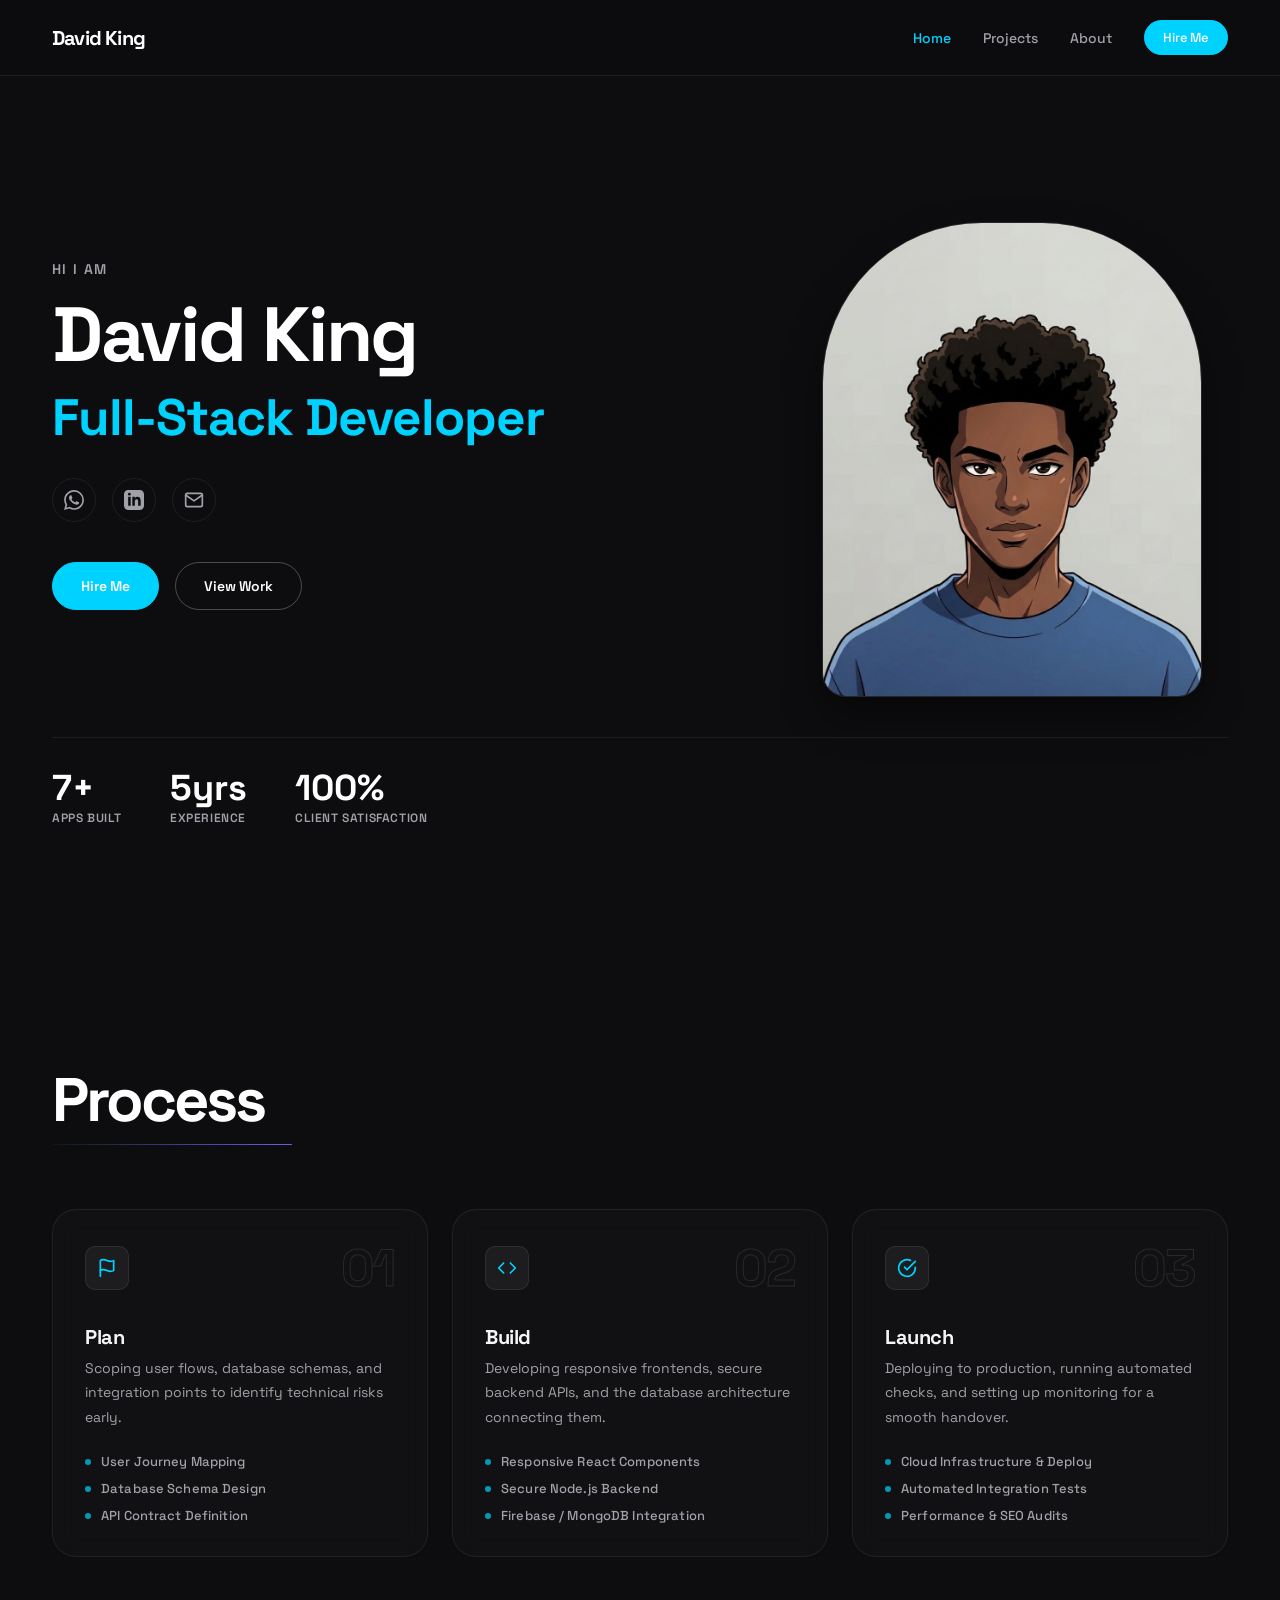
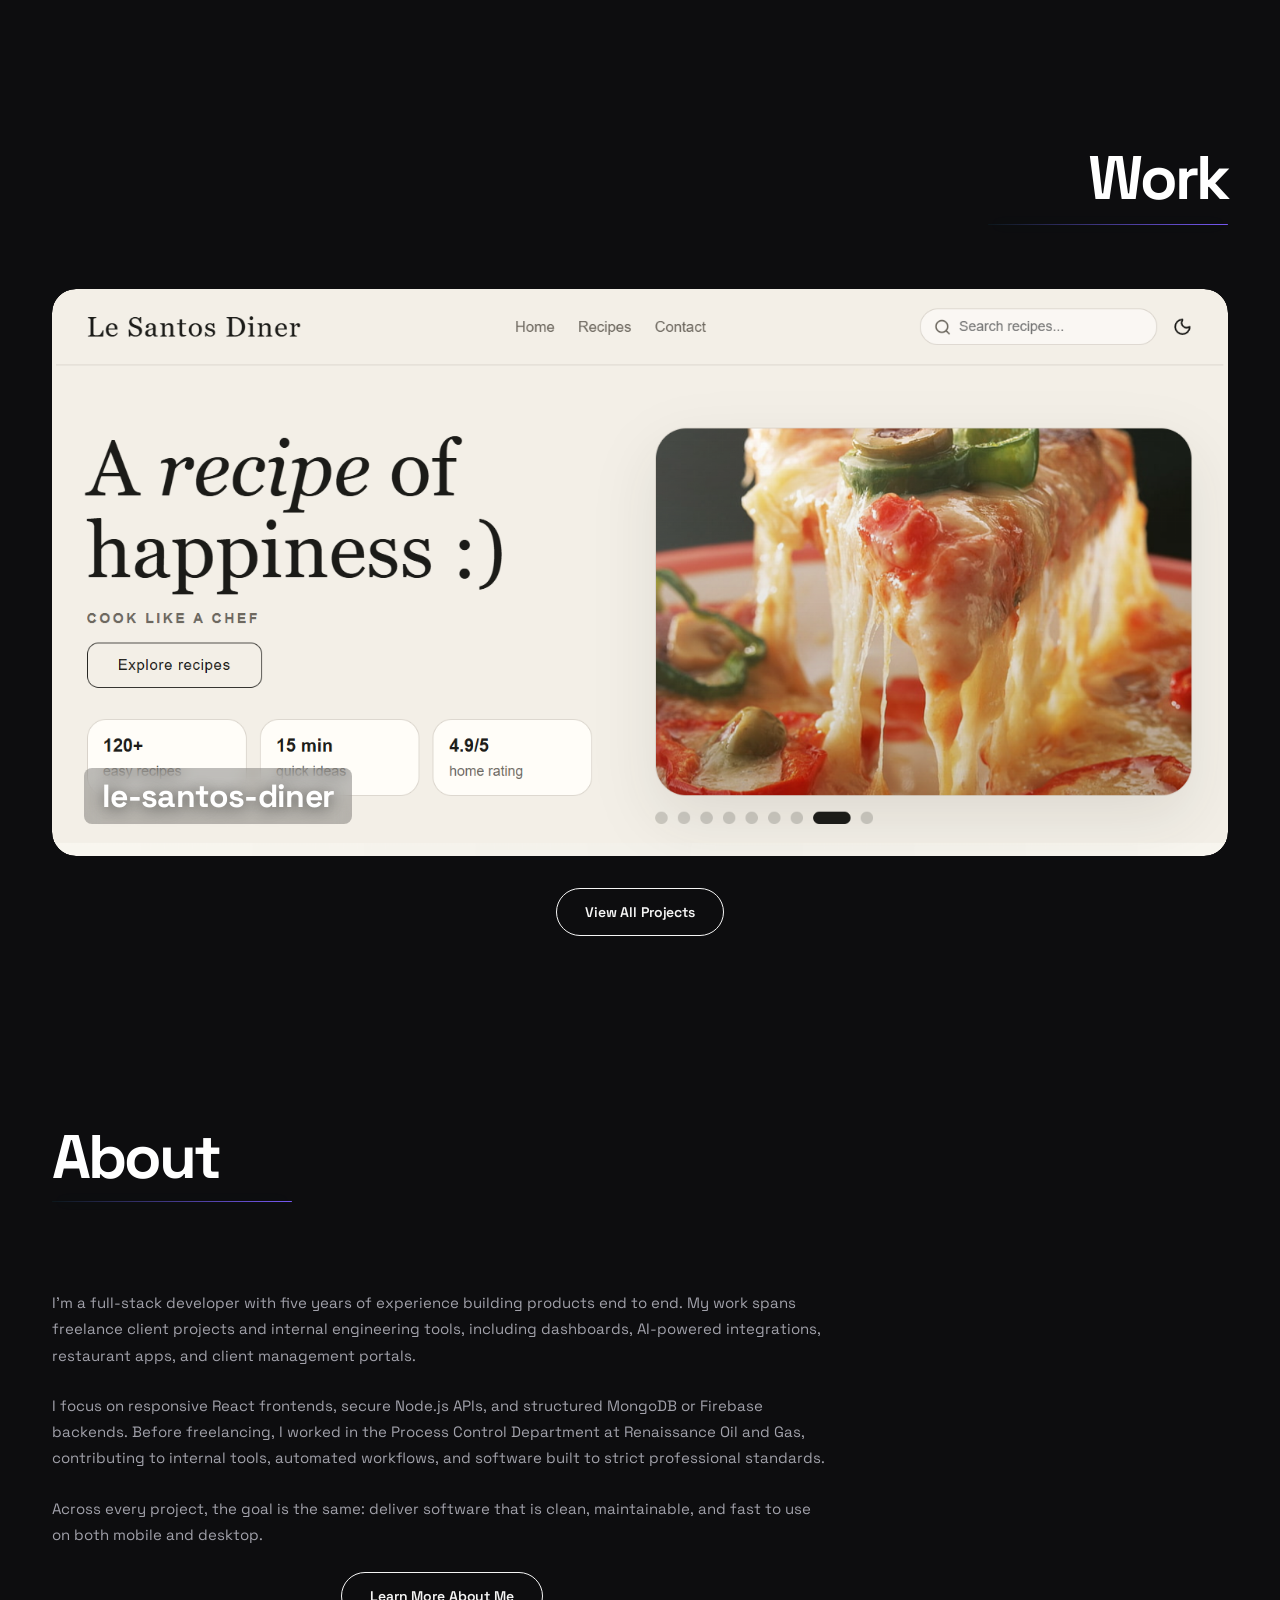
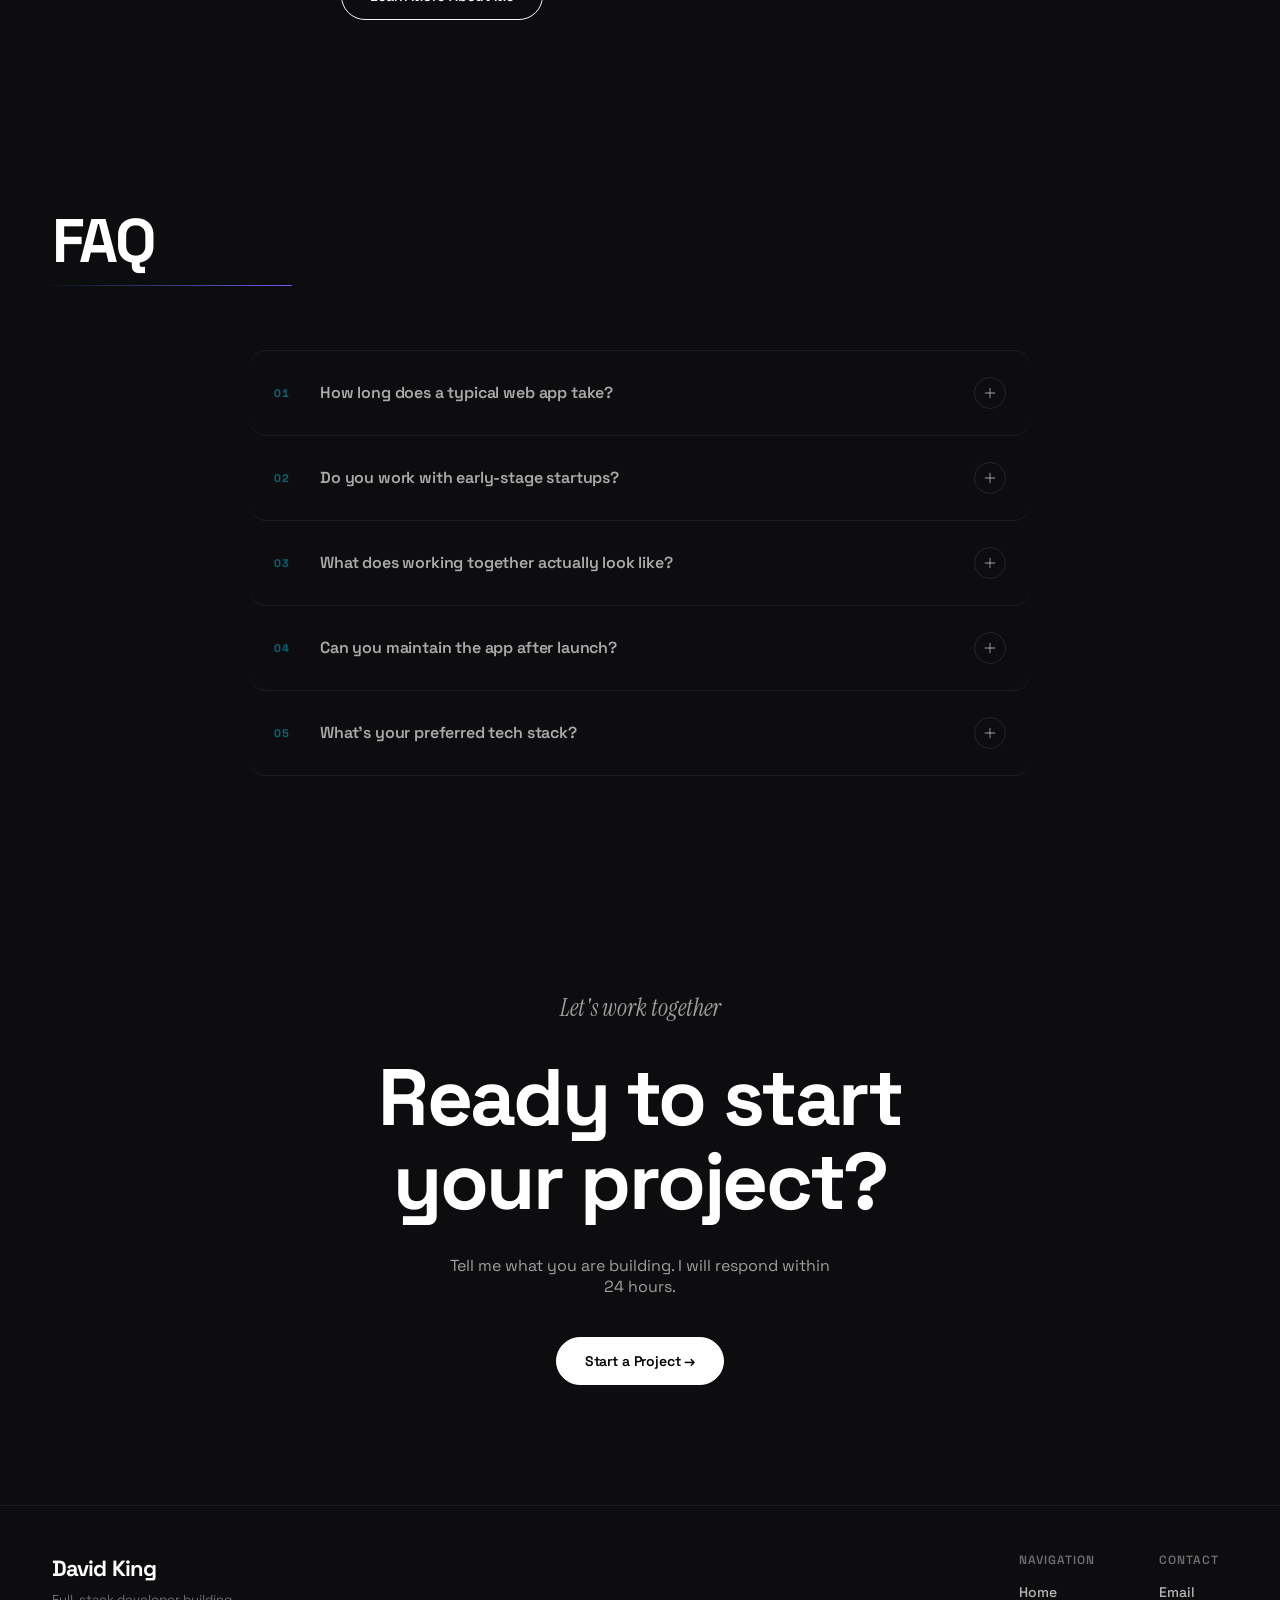
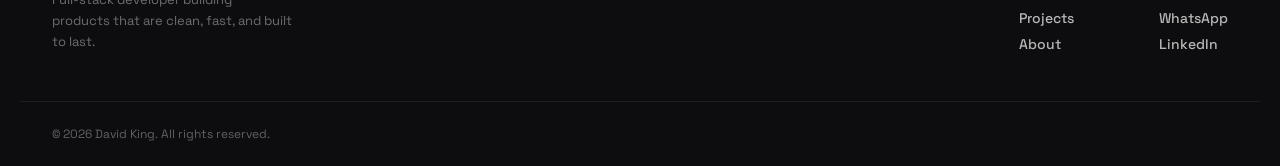
==== commit 19c4491d: "Refine portfolio UI and project filtering" ====
--- a/html/index.html
+++ b/html/index.html
@@ -265,9 +265,9 @@
               <div class="about-heading section-heading reveal-item">
                 <h2>About</h2>
               </div>
-               <p class="about-body">I’m a full-stack developer with five years of experience building web applications across the stack. My work covers freelance client projects and internal engineering tools, including dashboards, AI-powered integrations, restaurant apps, and client management portals.</p>
-               <p class="about-body">I focus on responsive React frontends, secure Node.js APIs, and well-structured MongoDB or Firebase backends. Before freelancing, I worked in the Process Control Department at Renaissance Oil and Gas, where I contributed to internal tools, automated workflows, and software built to strict professional standards.</p>
-               <p class="about-body">The goal in every project is the same: deliver software that is clean, maintainable, and fast to use on both mobile and desktop.</p>
+              <p class="about-body">I’m a full-stack developer with five years of experience building products end to end. My work spans freelance client projects and internal engineering tools, including dashboards, AI-powered integrations, restaurant apps, and client management portals.</p>
+              <p class="about-body">I focus on responsive React frontends, secure Node.js APIs, and structured MongoDB or Firebase backends. Before freelancing, I worked in the Process Control Department at Renaissance Oil and Gas, contributing to internal tools, automated workflows, and software built to strict professional standards.</p>
+              <p class="about-body">Across every project, the goal is the same: deliver software that is clean, maintainable, and fast to use on both mobile and desktop.</p>
                <a href="about.html" class="btn btn-outline magnetic-btn">Learn More About Me</a>
             </div>
             
@@ -365,12 +365,6 @@
 
         </div>
 
-        <!-- Bottom nudge -->
-        <div class="faq-cta reveal-item">
-          <p>Still have questions?</p>
-          <a href="#contact" class="btn btn-ghost">Let's talk &rarr;</a>
-        </div>
-
       </div>
     </section>
 
--- a/css/style.css
+++ b/css/style.css
@@ -214,6 +214,13 @@
   position: relative;
   overflow: hidden;
   white-space: nowrap;
+  transition:
+    transform var(--duration-fast) var(--ease-out),
+    background var(--duration-fast) var(--ease-out),
+    border-color var(--duration-fast) var(--ease-out),
+    color var(--duration-fast) var(--ease-out),
+    box-shadow var(--duration-fast) var(--ease-out),
+    filter var(--duration-fast) var(--ease-out);
 }
 .btn-primary {
   background: var(--color-fg);
@@ -293,6 +300,9 @@
   font-weight: 500;
   color: var(--color-fg-muted);
   position: relative;
+  transition:
+    color var(--duration-fast) var(--ease-out),
+    transform var(--duration-fast) var(--ease-out);
 }
 /* Hide icons on desktop - visible only in mobile bottom nav */
 .nav-link svg { display: none; }
@@ -1033,6 +1043,9 @@
   border-radius: var(--radius-xl);
   overflow: hidden;
   background: transparent;
+  transition:
+    transform var(--duration-base) var(--ease-out),
+    box-shadow var(--duration-base) var(--ease-out);
 }
 .project-card--large { grid-column: span 2; }
 .project-card-img {
@@ -1050,6 +1063,7 @@
   width: 100%; height: 100%;
   object-fit: contain;
   background: #121214;
+  transition: transform var(--duration-base) var(--ease-out);
 }
 .project-card--mode-swap .project-card-img img {
   display: block;
@@ -1878,18 +1892,29 @@
   min-height: 440px;
   text-decoration: none;
   color: inherit;
+  transition:
+    transform var(--duration-base) var(--ease-out),
+    box-shadow var(--duration-base) var(--ease-out);
 }
 
 .stack-card-img {
   overflow: hidden;
   border-radius: var(--radius-xl) 0 0 var(--radius-xl);
+  padding: 18px;
+  background:
+    radial-gradient(circle at top left, rgba(255, 255, 255, 0.52), transparent 36%),
+    linear-gradient(180deg, rgba(255, 255, 255, 0.28), rgba(255, 255, 255, 0.12)),
+    var(--project-theme, var(--color-surface));
 }
 
 .stack-card-img img {
   width: 100%;
   height: 100%;
-  object-fit: cover;
+  object-fit: contain;
   display: block;
+  border-radius: calc(var(--radius-xl) - 6px);
+  background: var(--project-theme, var(--color-surface));
+  transition: transform var(--duration-base) var(--ease-out);
 }
 
 .stack-card-info {
@@ -1898,6 +1923,10 @@
   flex-direction: column;
   justify-content: flex-end;
   gap: var(--sp-md);
+  background:
+    radial-gradient(circle at top right, rgba(255, 255, 255, 0.38), transparent 28%),
+    linear-gradient(180deg, color-mix(in srgb, var(--project-theme, var(--color-surface)) 92%, #000 8%), var(--project-theme, var(--color-surface)));
+  color: var(--project-ink, var(--color-fg));
 }
 
 .stack-card-meta {
@@ -1910,8 +1939,9 @@
 .stack-card-link {
   font-size: 13px;
   font-weight: 600;
-  color: var(--color-accent);
+  color: var(--project-ink, var(--color-accent));
   letter-spacing: 0.02em;
+  opacity: 0.9;
 }
 
 .stack-card-info h3 {
@@ -1924,8 +1954,72 @@
 .stack-card-info p {
   font-size: 15px;
   line-height: 1.7;
-  color: var(--color-fg-muted);
+  color: color-mix(in srgb, var(--project-ink, var(--color-fg)) 72%, transparent);
   max-width: 360px;
+}
+
+.stack-card .project-tag {
+  background: rgba(255, 255, 255, 0.06);
+  color: var(--project-ink, var(--color-fg));
+  border: 1px solid rgba(255, 255, 255, 0.08);
+}
+
+.stack-card-info h3 {
+  color: var(--project-ink, var(--color-fg));
+}
+
+.stack-card-inner:hover .stack-card-info {
+  filter: saturate(1.02);
+}
+
+@media (hover: hover) and (pointer: fine) {
+  .btn:hover {
+    transform: translateY(-1px);
+    box-shadow: 0 10px 24px rgba(0, 0, 0, 0.18);
+  }
+
+  .btn-primary:hover,
+  .btn-accent:hover,
+  .btn-white:hover {
+    filter: brightness(1.03);
+  }
+
+  .btn-outline:hover,
+  .btn-outline-light:hover,
+  .btn-ghost:hover {
+    background: rgba(255, 255, 255, 0.06);
+    border-color: rgba(255, 255, 255, 0.22);
+  }
+
+  .nav-link:hover {
+    color: #ffffff;
+    transform: translateY(-1px);
+  }
+
+  .project-card:hover {
+    transform: translateY(-4px);
+  }
+
+  .project-card:hover .project-card-img img {
+    transform: scale(1.02);
+  }
+
+  .stack-card-inner:hover {
+    transform: translateY(-3px);
+  }
+
+  .stack-card:hover .stack-card-img img {
+    transform: scale(1.015);
+  }
+
+  .about-hero-panel:hover {
+    transform: translateY(-3px);
+  }
+
+  .about-page-tabs a:hover:not(.active) {
+    transform: translateY(-1px);
+  }
+
 }
 
 @media (max-width: 768px) {
@@ -1935,7 +2029,8 @@
   }
   .stack-card-img {
     border-radius: var(--radius-xl) var(--radius-xl) 0 0;
-    height: 240px;
+    height: 300px;
+    padding: 14px;
   }
   .stack-card-info {
     padding: var(--sp-xl);
@@ -2096,23 +2191,25 @@
 }
 .project-modal-panel {
   position: relative;
-  width: min(100%, 560px);
+  width: min(100%, 840px);
   max-height: calc(100vh - 48px);
   overflow-y: auto;
-  background: var(--color-bg);
+  background:
+    radial-gradient(circle at top left, rgba(0, 210, 255, 0.12), transparent 32%),
+    radial-gradient(circle at bottom right, rgba(123, 92, 255, 0.12), transparent 28%),
+    linear-gradient(180deg, rgba(20, 20, 24, 0.98), rgba(11, 11, 14, 0.98));
   color: var(--color-fg);
-  border-radius: var(--radius-lg);
-  padding: var(--sp-2xl);
-  box-shadow: var(--shadow-xl);
+  border-radius: 28px;
+  padding: var(--sp-xl);
+  border: 1px solid rgba(255, 255, 255, 0.08);
+  box-shadow:
+    0 0 0 1px rgba(0, 210, 255, 0.05),
+    0 30px 80px rgba(0, 0, 0, 0.62);
   transform: translateY(18px) scale(0.98);
   transition: transform var(--duration-base) var(--ease-out);
 }
 .project-modal.open .project-modal-panel {
   transform: translateY(0) scale(1);
-}
-.project-modal-panel h2 {
-  font-size: clamp(30px, 5vw, 46px);
-  margin-bottom: var(--sp-xl);
 }
 .project-modal-close {
   position: absolute;
@@ -2136,32 +2233,136 @@
     color: var(--color-bg);
   }
 }
+.project-modal-layout {
+  display: grid;
+  grid-template-columns: minmax(0, 0.9fr) minmax(0, 1.1fr);
+  gap: var(--sp-xl);
+  align-items: start;
+}
+.project-modal-copy {
+  position: relative;
+  min-height: 100%;
+  padding: var(--sp-2xl);
+  border-radius: 24px;
+  background:
+    linear-gradient(180deg, rgba(255, 255, 255, 0.04), rgba(255, 255, 255, 0.015)),
+    rgba(255, 255, 255, 0.02);
+  border: 1px solid rgba(255, 255, 255, 0.06);
+}
+.project-modal-copy h2 {
+  margin-top: var(--sp-sm);
+  margin-bottom: var(--sp-md);
+  font-size: clamp(34px, 4.3vw, 58px);
+  letter-spacing: -0.05em;
+}
+.project-modal-lead {
+  max-width: 34ch;
+  color: var(--color-fg-muted);
+  font-size: 15px;
+  line-height: 1.7;
+}
+.project-modal-highlights {
+  display: grid;
+  grid-template-columns: repeat(3, minmax(0, 1fr));
+  gap: 10px;
+  margin-top: var(--sp-xl);
+}
+.project-modal-highlight {
+  padding: 14px 12px;
+  border-radius: 18px;
+  background: rgba(255, 255, 255, 0.03);
+  border: 1px solid rgba(255, 255, 255, 0.06);
+}
+.project-modal-highlight-value {
+  display: block;
+  font-size: 13px;
+  font-weight: 700;
+  letter-spacing: -0.01em;
+  color: var(--color-fg);
+}
+.project-modal-highlight-label {
+  display: block;
+  margin-top: 4px;
+  color: var(--color-fg-muted);
+  font-size: 11px;
+  line-height: 1.4;
+}
+.project-modal-note-box {
+  margin-top: var(--sp-xl);
+  padding: var(--sp-lg);
+  border-radius: 20px;
+  background: rgba(0, 210, 255, 0.06);
+  border: 1px solid rgba(0, 210, 255, 0.12);
+}
+.project-modal-note-title {
+  display: inline-block;
+  margin-bottom: var(--sp-sm);
+  font-size: 10px;
+  font-weight: 700;
+  letter-spacing: 0.14em;
+  text-transform: uppercase;
+  color: var(--color-accent);
+}
+.project-modal-note-box p {
+  color: var(--color-fg-muted);
+  font-size: 14px;
+  line-height: 1.65;
+}
 .project-form {
   display: grid;
+  grid-template-columns: repeat(2, minmax(0, 1fr));
   gap: var(--sp-md);
+  padding: var(--sp-2xl);
+  border-radius: 24px;
+  background: rgba(6, 6, 8, 0.38);
+  border: 1px solid rgba(255, 255, 255, 0.06);
+  backdrop-filter: blur(18px);
+  -webkit-backdrop-filter: blur(18px);
 }
 .project-form-row {
   display: flex;
   flex-direction: column;
   gap: 8px;
+}
+.project-form-row-half {
+  grid-column: span 1;
+}
+.project-form-row-full,
+.project-form-footer {
+  grid-column: 1 / -1;
 }
 .project-form-row label {
   font-size: 13px;
   font-weight: 700;
+  color: var(--color-fg);
 }
 .project-form-row input,
 .project-form-row select,
 .project-form-row textarea {
   width: 100%;
-  border: 1.5px solid var(--color-divider);
-  border-radius: var(--radius-md);
-  background: var(--color-bg);
+  border: 1px solid rgba(255, 255, 255, 0.08);
+  border-radius: 16px;
+  background: rgba(255, 255, 255, 0.03);
   color: var(--color-fg);
   font: inherit;
   font-size: 15px;
-  padding: 13px 14px;
+  padding: 14px 15px;
   outline: none;
-  transition: border-color var(--duration-fast), box-shadow var(--duration-fast);
+  transition:
+    border-color var(--duration-fast),
+    box-shadow var(--duration-fast),
+    background var(--duration-fast),
+    transform var(--duration-fast);
+}
+.project-form-row input::placeholder,
+.project-form-row textarea::placeholder {
+  color: var(--color-fg-subtle);
+}
+.project-form-row input:hover,
+.project-form-row select:hover,
+.project-form-row textarea:hover {
+  border-color: rgba(255, 255, 255, 0.16);
+  background: rgba(255, 255, 255, 0.045);
 }
 .project-form-row textarea {
   min-height: 132px;
@@ -2170,13 +2371,32 @@
 .project-form-row input:focus,
 .project-form-row select:focus,
 .project-form-row textarea:focus {
-  border-color: var(--color-fg);
-  box-shadow: 0 0 0 3px rgba(0,0,0,0.08);
+  border-color: rgba(0, 210, 255, 0.55);
+  background: rgba(255, 255, 255, 0.05);
+  box-shadow: 0 0 0 4px rgba(0, 210, 255, 0.12);
+}
+.project-form-row select {
+  appearance: none;
+  -webkit-appearance: none;
+  background-image:
+    linear-gradient(45deg, transparent 50%, var(--color-fg-muted) 50%),
+    linear-gradient(135deg, var(--color-fg-muted) 50%, transparent 50%);
+  background-position:
+    calc(100% - 20px) calc(50% - 2px),
+    calc(100% - 14px) calc(50% - 2px);
+  background-size: 6px 6px, 6px 6px;
+  background-repeat: no-repeat;
+  padding-right: 36px;
 }
 .project-form-note {
   font-size: 13px;
   line-height: 1.6;
   color: var(--color-fg-muted);
+}
+.project-form-footer {
+  display: grid;
+  gap: 12px;
+  padding-top: var(--sp-xs);
 }
 .project-form-status {
   min-height: 20px;
@@ -2754,6 +2974,30 @@
   cursor: pointer;
   transition: all 0.2s;
 }
+.filter-btn.active {
+  background: var(--color-fg);
+  color: var(--color-bg);
+  border-color: var(--color-fg);
+}
+
+@media (hover: hover) and (pointer: fine) {
+  .filter-btn:hover:not(.active) {
+    color: var(--color-fg);
+    border-color: rgba(255, 255, 255, 0.18);
+    background: rgba(255, 255, 255, 0.05);
+  }
+}
+
+.projects-filter-bar {
+  margin-bottom: var(--sp-lg);
+  padding-bottom: var(--sp-lg);
+}
+
+.projects-filter-empty {
+  margin-bottom: var(--sp-lg);
+  color: var(--color-fg-muted);
+  font-size: 14px;
+}
 
 
 .all-projects-grid {
@@ -2765,7 +3009,8 @@
 .all-projects-grid .project-card { grid-column: span 6; }
 .all-projects-grid .project-card--large { grid-column: span 8; }
 .all-projects-grid .project-card--small { grid-column: span 4; }
-.project-card[data-hidden="true"] { display: none; }
+.project-card[data-hidden="true"],
+.stack-card[data-hidden="true"] { display: none; }
 @media (max-width: 900px) {
   .all-projects-grid .project-card,
   .all-projects-grid .project-card--large,
@@ -3048,6 +3293,23 @@
   .footer-cta-headline { font-size: clamp(32px, 8vw, 52px); }
   .footer-cta-socials { gap: var(--sp-md); }
   .project-modal-panel { padding: var(--sp-xl); }
+  .project-modal-layout {
+    grid-template-columns: 1fr;
+    gap: var(--sp-lg);
+  }
+  .project-modal-copy,
+  .project-form {
+    padding: var(--sp-xl);
+  }
+  .project-modal-highlights {
+    grid-template-columns: 1fr;
+  }
+  .project-form {
+    grid-template-columns: 1fr;
+  }
+  .project-form-row-half {
+    grid-column: auto;
+  }
   
   
   .projects-slideshow-container {
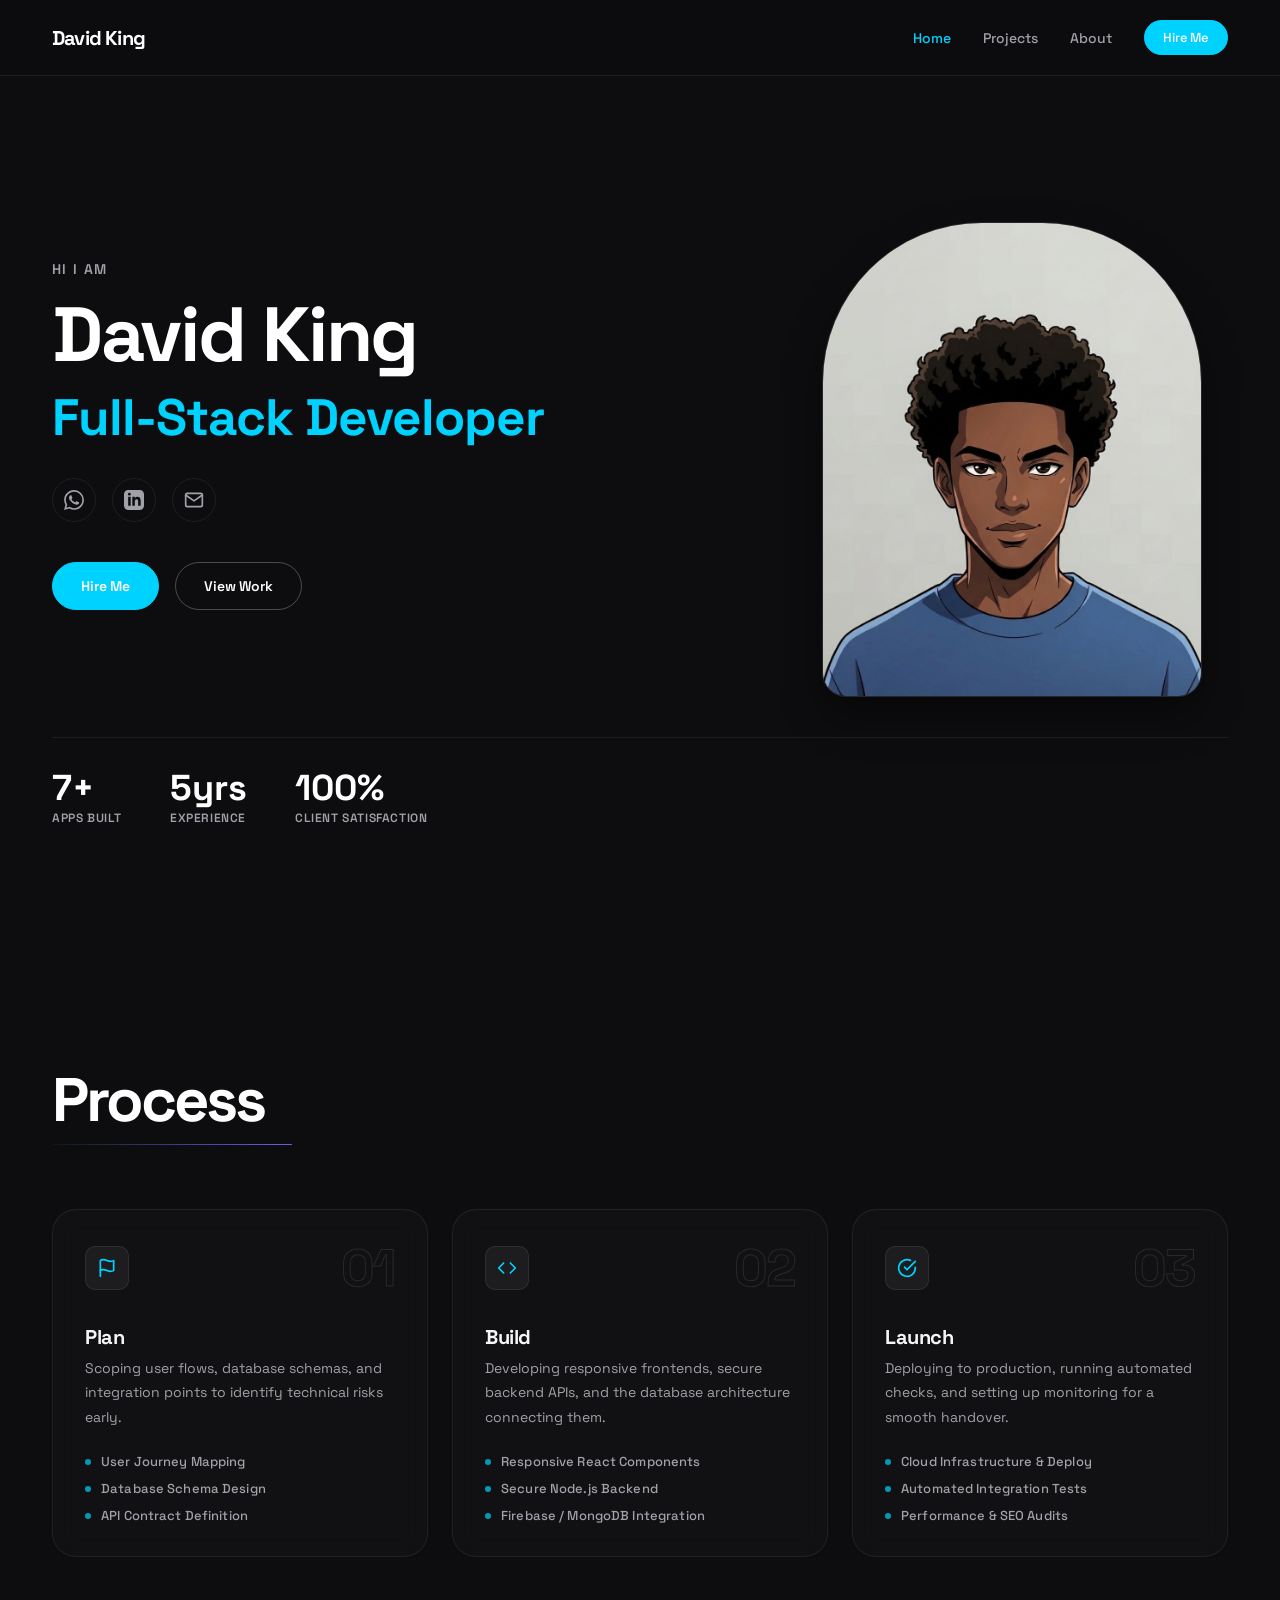
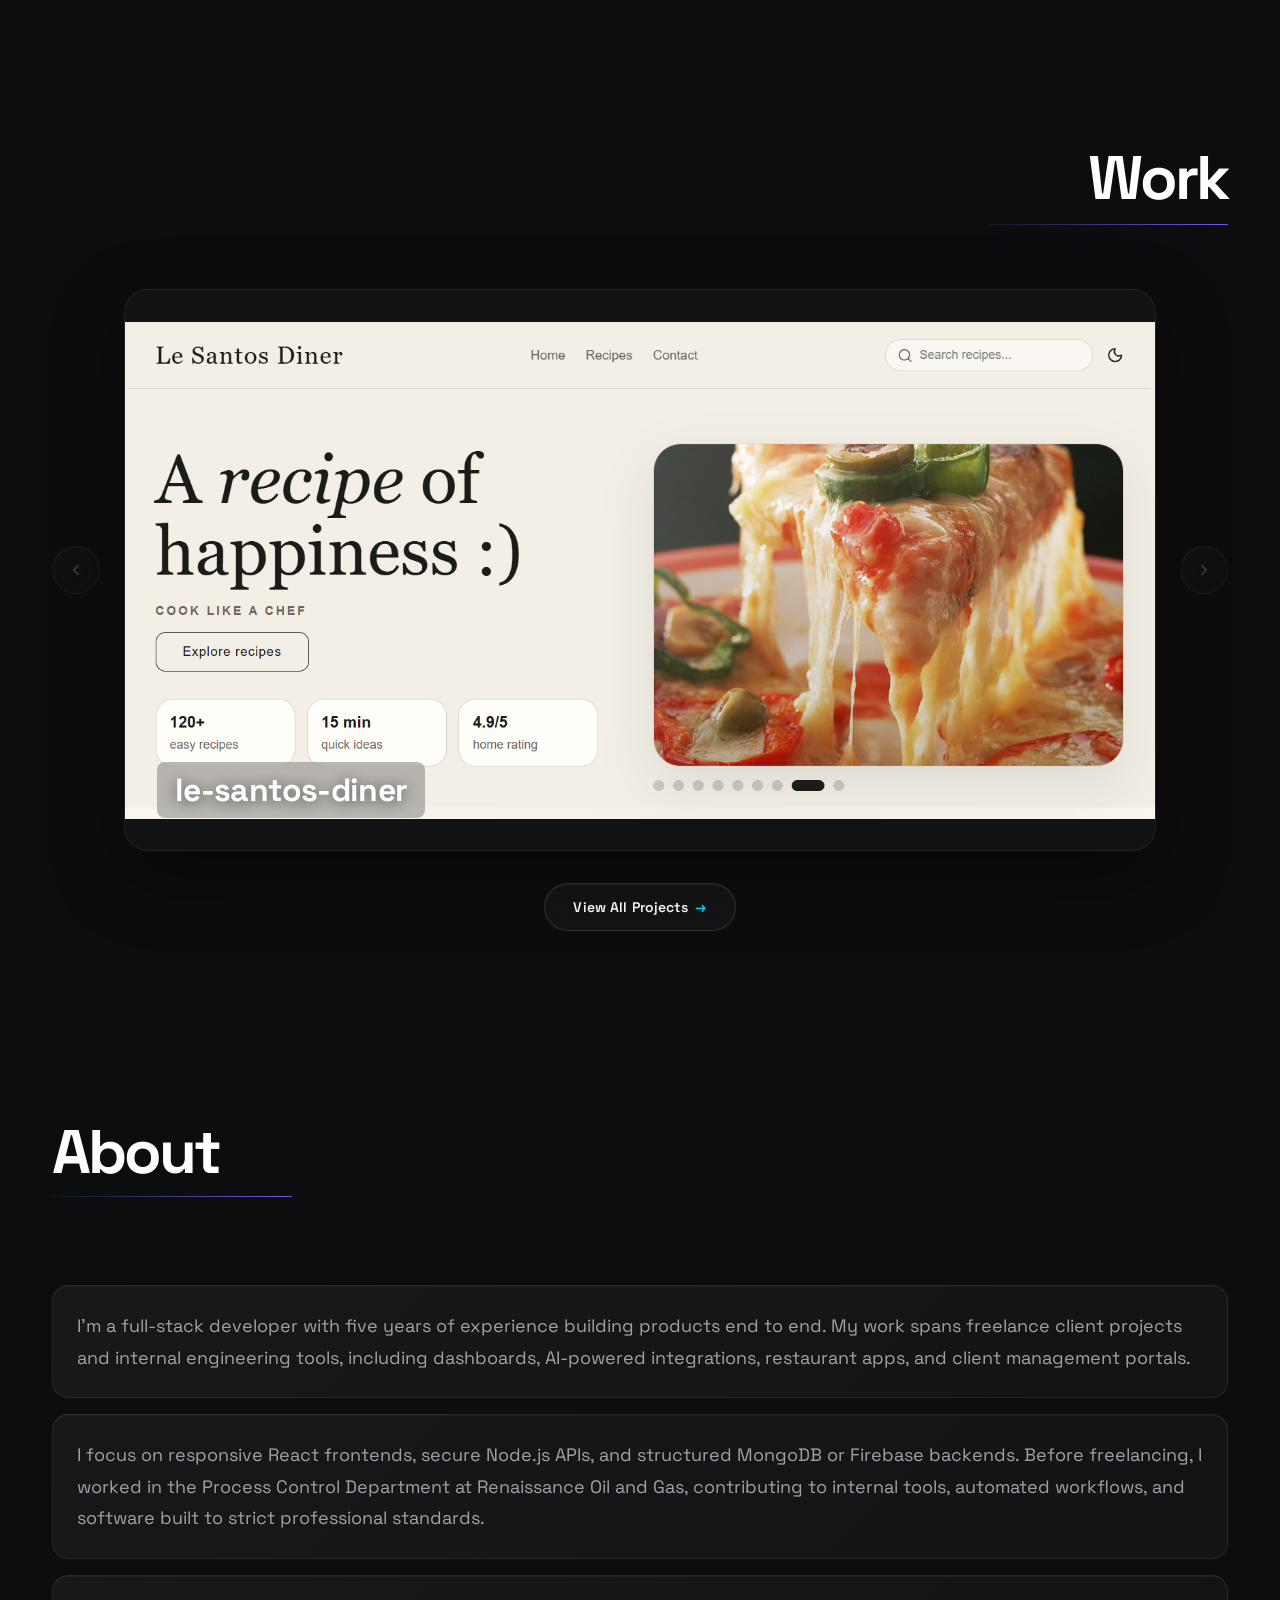
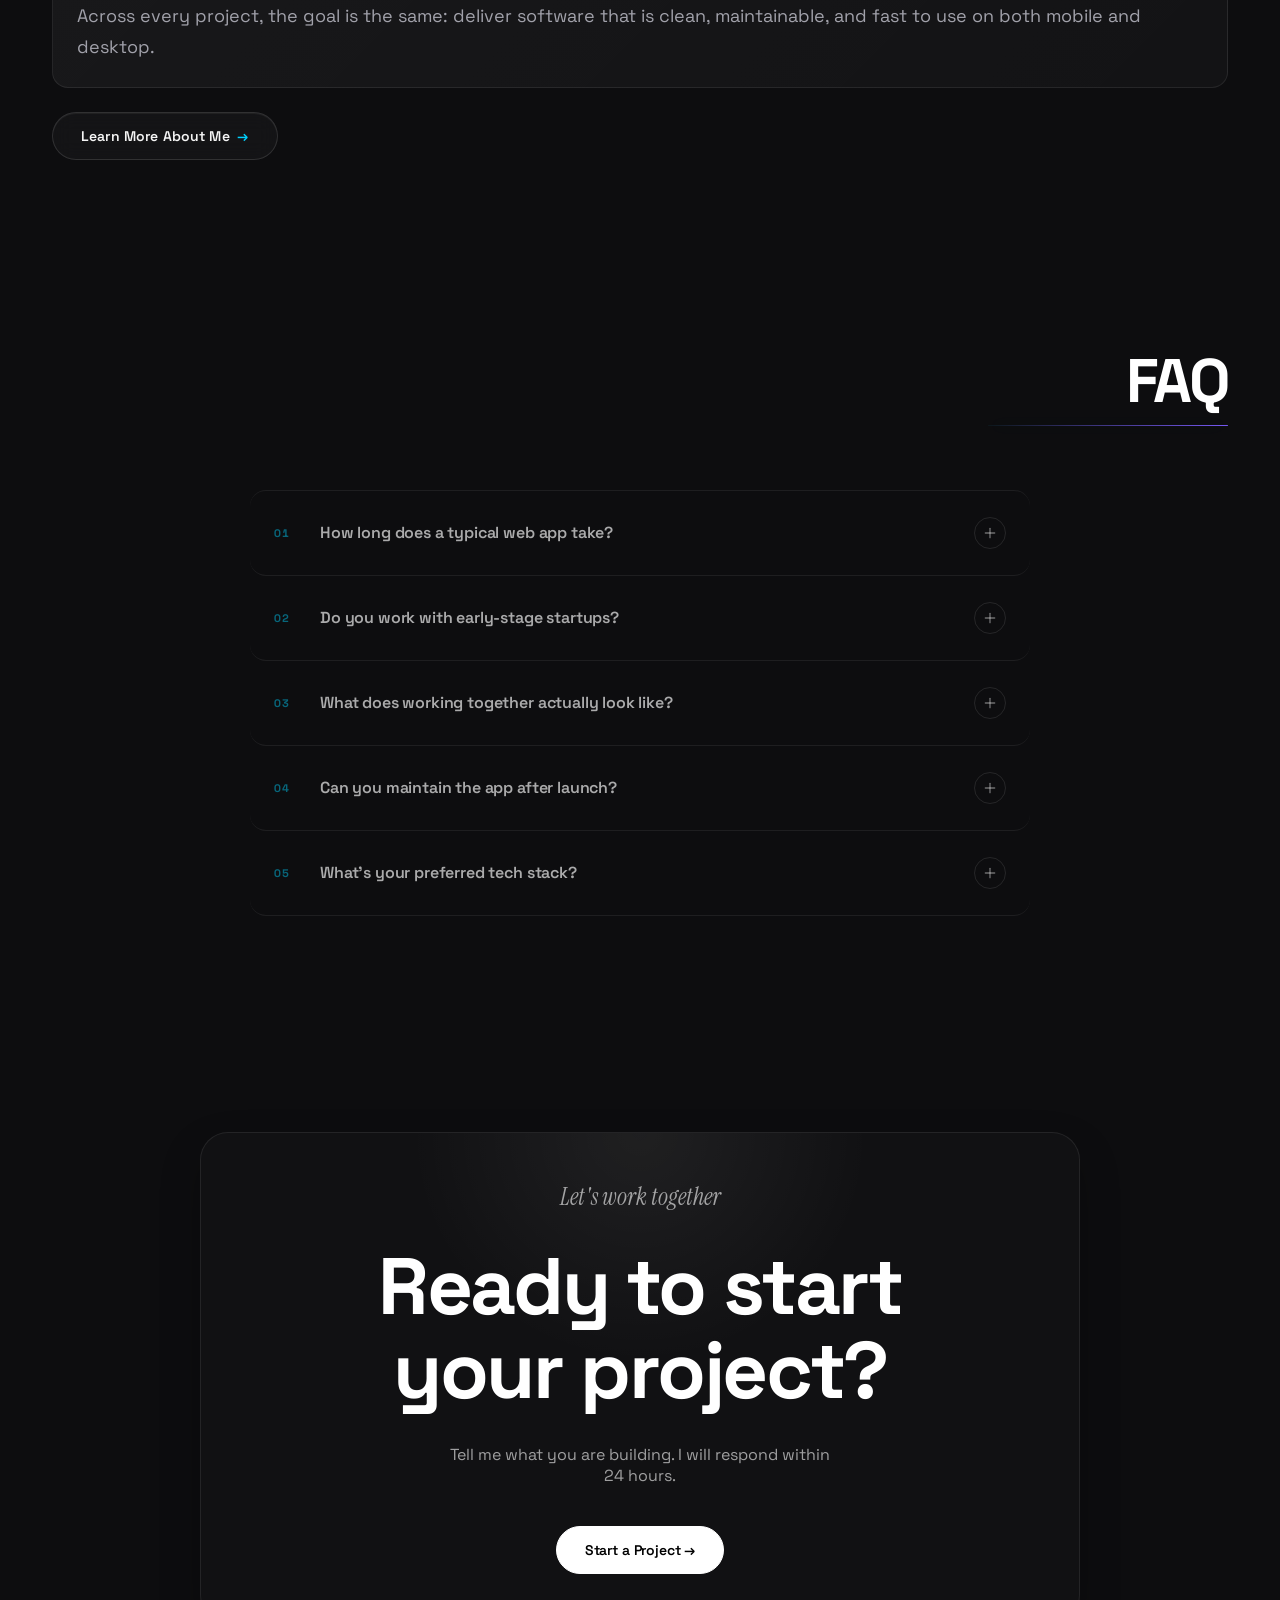
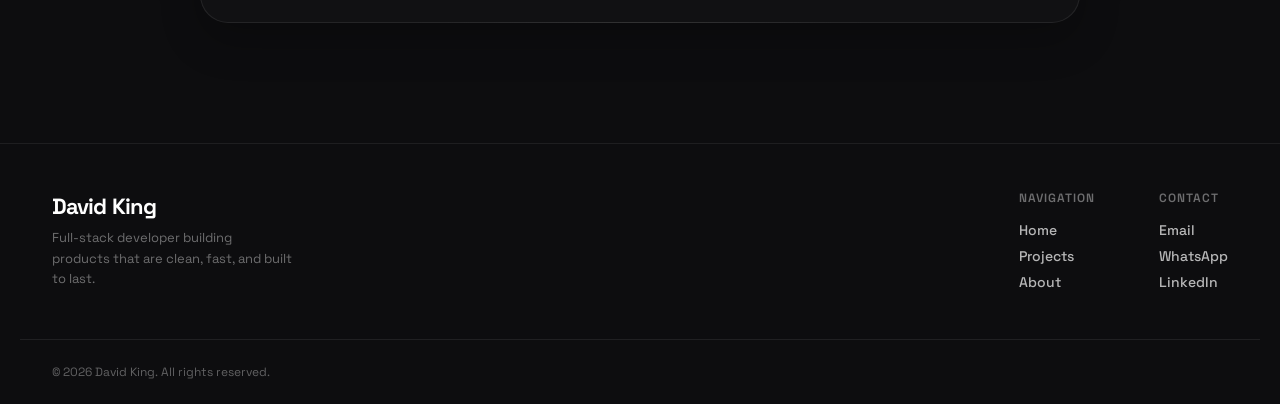
==== commit ef6780bf: "more changes made" ====
--- a/html/index.html
+++ b/html/index.html
@@ -5,23 +5,6 @@
   <meta charset="UTF-8">
   <meta name="viewport" content="width=device-width, initial-scale=1.0">
   <title>David King - Full-Stack Developer | React &amp; Node.js</title>
-  <meta name="description"
-    content="David King is a full-stack developer who builds React, Node.js and Firebase products that don't just function - they leave a lasting impression.">
-  <meta property="og:type" content="website">
-  <meta property="og:title" content="David King - Full-Stack Developer | React &amp; Node.js">
-  <meta property="og:description"
-    content="Full-stack developer building React, Node.js and Firebase products with a focus on design, user experience, and creating software that stands out.">
-  <meta name="twitter:card" content="summary_large_image">
-  <meta property="og:url" content="https://YOUR-DOMAIN.com/">
-  <meta property="og:image" content="https://YOUR-DOMAIN.com/images/og-image.png">
-  <meta name="twitter:image" content="https://YOUR-DOMAIN.com/images/og-image.png">
-  <link rel="canonical" href="https://YOUR-DOMAIN.com/">
-  <script type="application/ld+json">
-  {
-    "@context": "https://schema.org",
-    "@type": "Person",
-    "name": "David King",
-    "jobTitle": "Full-Stack Developer",
   <meta name="description"
     content="David King is a full-stack developer who builds React, Node.js and Firebase products that don't just function - they leave a lasting impression.">
   <meta property="og:type" content="website">
@@ -45,14 +28,15 @@
   }
   </script>
   <link rel="icon" href="../favicon.svg" type="image/svg+xml">
+  <link rel="preload" as="image" href="../images/portrait.jpg" fetchpriority="high">
   <link rel="preconnect" href="https://fonts.googleapis.com">
   <link rel="preconnect" href="https://fonts.gstatic.com" crossorigin>
   <link
-    href="https://fonts.googleapis.com/css2?family=Instrument+Serif:ital@0;1&family=Space+Grotesk:wght@300..700&display=swap"
+    href="https://fonts.googleapis.com/css2?family=Instrument+Serif:ital@0;1&family=Space+Grotesk:wght@400;500;600;700&display=swap"
     rel="stylesheet">
   <link rel="stylesheet" href="../css/style.css">
 </head>
-<body class="page-transitioning">
+<body class="home-page">
   <header id="navbar" class="navbar">
     <nav class="nav-inner container">
       <a href="index.html" class="nav-logo" id="nav-logo-link">David King</a>
@@ -156,7 +140,17 @@
         <div class="process-header section-heading reveal-item">
           <h2>Process</h2>
         </div>
-        <div class="process-grid">
+
+        <!--
+          Mobile (home page): JS builds a scroll-driven stack inside
+          #process-stack-stage using the card templates below.
+          Desktop: .process-grid renders as a normal 3-column grid.
+        -->
+        <div class="process-scroll-track" id="process-scroll-track">
+          <div class="process-stack-stage" id="process-stack-stage" aria-hidden="true"></div>
+        </div>
+
+        <div class="process-grid" id="process-cards-source">
 
           <!-- Step 1: Plan -->
           <div class="process-card" data-step="01">
@@ -217,16 +211,16 @@
               <h3>Launch</h3>
               <p>Deploying to production, running automated checks, and setting up monitoring for a smooth handover.</p>
               <ul class="process-bullets">
-                <li><span class="bullet-dot"></span> Cloud Infrastructure & Deploy</li>
+                <li><span class="bullet-dot"></span> Cloud Infrastructure &amp; Deploy</li>
                 <li><span class="bullet-dot"></span> Automated Integration Tests</li>
-                <li><span class="bullet-dot"></span> Performance & SEO Audits</li>
+                <li><span class="bullet-dot"></span> Performance &amp; SEO Audits</li>
               </ul>
             </div>
           </div>
 
         </div>
-        <!-- Mobile carousel dots -->
-        <div class="process-carousel-ui" aria-hidden="true">
+        <!-- Mobile progress dots (stack mode) -->
+        <div class="process-carousel-ui" id="process-stack-dots" aria-hidden="true">
           <div class="process-swipe-hint">
             <span class="process-swipe-dot active"></span>
             <span class="process-swipe-dot"></span>
@@ -242,16 +236,24 @@
         <div class="projects-header section-heading reveal-item">
           <h2>Work</h2>
         </div>
-        <div class="projects-slideshow-container reveal-item">
-          <div class="projects-slideshow-track">
-            <a class="project-card project-slide active" href="https://le-santos-dinner.vercel.app/" target="_blank" rel="noopener">
-              <img src="../images/Projects/Le-santos/light.png" alt="Le Santos Diner website preview" loading="lazy">
-              <span class="project-slide-name">le-santos-diner</span>
-            </a>
-          </div>
+        <div class="projects-slideshow-wrap reveal-item">
+          <button type="button" class="slideshow-side-btn slideshow-side-btn--prev" id="projects-prev" aria-label="Previous project">
+            <svg width="18" height="18" viewBox="0 0 24 24" fill="none" stroke="currentColor" stroke-width="2" stroke-linecap="round" stroke-linejoin="round" aria-hidden="true"><polyline points="15 18 9 12 15 6"/></svg>
+          </button>
+          <div class="projects-slideshow-container">
+            <div class="projects-slideshow-track">
+              <a class="project-card project-slide active" href="https://le-santos-dinner.vercel.app/" target="_blank" rel="noopener">
+                <img src="../images/Projects/Le-santos/light.png" alt="Le Santos Diner website preview" width="1920" height="1080" loading="lazy">
+                <span class="project-slide-name">le-santos-diner</span>
+              </a>
+            </div>
+          </div>
+          <button type="button" class="slideshow-side-btn slideshow-side-btn--next" id="projects-next" aria-label="Next project">
+            <svg width="18" height="18" viewBox="0 0 24 24" fill="none" stroke="currentColor" stroke-width="2" stroke-linecap="round" stroke-linejoin="round" aria-hidden="true"><polyline points="9 18 15 12 9 6"/></svg>
+          </button>
         </div>
         <div class="projects-view-all reveal-item">
-          <a href="projects.html" class="btn btn-outline">View All Projects</a>
+          <a href="projects.html" class="btn btn-secondary magnetic-btn">View All Projects <span aria-hidden="true">&rarr;</span></a>
         </div>
       </div>
     </section>
@@ -265,10 +267,18 @@
               <div class="about-heading section-heading reveal-item">
                 <h2>About</h2>
               </div>
-              <p class="about-body">I’m a full-stack developer with five years of experience building products end to end. My work spans freelance client projects and internal engineering tools, including dashboards, AI-powered integrations, restaurant apps, and client management portals.</p>
-              <p class="about-body">I focus on responsive React frontends, secure Node.js APIs, and structured MongoDB or Firebase backends. Before freelancing, I worked in the Process Control Department at Renaissance Oil and Gas, contributing to internal tools, automated workflows, and software built to strict professional standards.</p>
-              <p class="about-body">Across every project, the goal is the same: deliver software that is clean, maintainable, and fast to use on both mobile and desktop.</p>
-               <a href="about.html" class="btn btn-outline magnetic-btn">Learn More About Me</a>
+              <div class="about-blocks">
+                <div class="about-block reveal-item">
+                  <p class="about-body">I'm a full-stack developer with five years of experience building products end to end. My work spans freelance client projects and internal engineering tools, including dashboards, AI-powered integrations, restaurant apps, and client management portals.</p>
+                </div>
+                <div class="about-block reveal-item">
+                  <p class="about-body">I focus on responsive React frontends, secure Node.js APIs, and structured MongoDB or Firebase backends. Before freelancing, I worked in the Process Control Department at Renaissance Oil and Gas, contributing to internal tools, automated workflows, and software built to strict professional standards.</p>
+                </div>
+                <div class="about-block reveal-item">
+                  <p class="about-body">Across every project, the goal is the same: deliver software that is clean, maintainable, and fast to use on both mobile and desktop.</p>
+                </div>
+              </div>
+              <a href="about.html" class="btn btn-secondary magnetic-btn">Learn More About Me <span aria-hidden="true">&rarr;</span></a>
             </div>
             
           </div>
--- a/css/style.css
+++ b/css/style.css
@@ -4,7 +4,7 @@
 
 /* --- Design Tokens --- */
 :root {
-  
+
   --color-bg: #0d0d0f;
   --color-fg: #f5f5f5;
   --color-fg-muted: #a1a1aa;
@@ -18,11 +18,11 @@
   --color-accent-hover: #33dbff;
   --color-accent-glow: rgba(0, 210, 255, 0.15);
 
-  
+
   --font-sans: 'Space Grotesk', -apple-system, BlinkMacSystemFont, sans-serif;
   --font-serif: 'Instrument Serif', serif;
 
-  
+
   --sp-xs: 4px;
   --sp-sm: 8px;
   --sp-md: 16px;
@@ -32,26 +32,26 @@
   --sp-3xl: 64px;
   --sp-4xl: 96px;
 
-  
+
   --radius-sm: 4px;
   --radius-md: 8px;
   --radius-lg: 16px;
   --radius-xl: 24px;
   --radius-full: 9999px;
 
-  
+
   --shadow-sm: 0 1px 2px rgba(0,0,0,0.04);
   --shadow-md: 0 4px 8px rgba(0,0,0,0.08);
   --shadow-lg: 0 8px 16px rgba(0,0,0,0.12);
   --shadow-xl: 0 16px 32px rgba(0,0,0,0.16);
 
-  
+
   --z-sticky: 1020;
   --z-fixed: 1030;
   --z-modal: 1050;
   --z-cursor: 9999;
 
-  
+
   --ease-out: cubic-bezier(0.16, 1, 0.3, 1);
   --ease-in-out: cubic-bezier(0.4, 0, 0.2, 1);
   --duration-fast: 200ms;
@@ -181,8 +181,6 @@
   content: none !important;
 }
 
-
-
 .section-heading::after {
   content: '';
   display: block;
@@ -199,6 +197,137 @@
   0% { background-position: 0% 50%; }
   100% { background-position: 200% 50%; }
 }
+
+/* --- Speedster Headings Keyframes (Desktop Only) --- */
+@keyframes speedster-slide-from-right {
+  0% {
+    transform: translateX(100vw) skewX(20deg);
+    opacity: 0;
+    filter: blur(6px);
+    text-shadow:
+      20px 0 20px rgba(0, 210, 255, 0.8),
+      60px 0 50px rgba(123, 92, 255, 0.6),
+      120px 0 80px rgba(0, 210, 255, 0.2);
+  }
+  30% {
+    opacity: 1;
+    filter: blur(2px);
+    text-shadow:
+      50px 0 30px rgba(0, 210, 255, 0.9),
+      120px 0 70px rgba(123, 92, 255, 0.7),
+      250px 0 100px rgba(0, 210, 255, 0.4);
+  }
+  100% {
+    transform: translateX(0) skewX(0deg);
+    opacity: 1;
+    filter: blur(0);
+    text-shadow: 0 0 0 transparent;
+  }
+}
+
+@keyframes speedster-slide-from-left {
+  0% {
+    transform: translateX(-100vw) skewX(-20deg);
+    opacity: 0;
+    filter: blur(6px);
+    text-shadow:
+      -20px 0 20px rgba(0, 210, 255, 0.8),
+      -60px 0 50px rgba(123, 92, 255, 0.6),
+      -120px 0 80px rgba(0, 210, 255, 0.2);
+  }
+  30% {
+    opacity: 1;
+    filter: blur(2px);
+    text-shadow:
+      -50px 0 30px rgba(0, 210, 255, 0.9),
+      -120px 0 70px rgba(123, 92, 255, 0.7),
+      -250px 0 100px rgba(0, 210, 255, 0.4);
+  }
+  100% {
+    transform: translateX(0) skewX(0deg);
+    opacity: 1;
+    filter: blur(0);
+    text-shadow: 0 0 0 transparent;
+  }
+}
+
+@keyframes speedster-line {
+  0% { transform: scaleX(0); opacity: 0; }
+  100% { transform: scaleX(1); opacity: 1; }
+}
+
+@media (min-width: 769px) {
+  /* Prevent horizontal overflow on sections housing off-screen headings */
+  .process, .projects, .about, .faq {
+    overflow-x: hidden;
+  }
+
+  /* Force parent reveal containers instantly visible on desktop so only h2 and line animate */
+  .js-ready .section-heading.reveal-item {
+    opacity: 1 !important;
+    transform: none !important;
+    transition: none !important;
+  }
+
+  /* Specific Heading Alignments */
+  .process-header.section-heading,
+  .about-heading.section-heading {
+    align-items: flex-start;
+    text-align: left;
+  }
+
+  .projects-header.section-heading,
+  .faq-header.section-heading {
+    align-items: flex-end;
+    text-align: right;
+  }
+
+  /* General left-aligned default starting states (Slide from right) */
+  .js-ready .section-heading h2 {
+    opacity: 0;
+    transform: translateX(100vw) skewX(20deg);
+    transition: none !important;
+  }
+
+  /* Explicit right-aligned overrides (Slide from left) */
+  .js-ready .projects-header h2,
+  .js-ready .faq-header h2 {
+    opacity: 0;
+    transform: translateX(-100vw) skewX(-20deg);
+    transition: none !important;
+  }
+
+  /* General left-aligned default animation trigger */
+  .section-heading.visible h2 {
+    animation: speedster-slide-from-right 0.45s cubic-bezier(0.05, 0.9, 0.1, 1) forwards;
+  }
+
+  /* Explicit right-aligned animation triggers */
+  .projects-header.visible h2,
+  .faq-header.visible h2 {
+    animation: speedster-slide-from-left 0.45s cubic-bezier(0.05, 0.9, 0.1, 1) forwards;
+  }
+
+  /* Line animations */
+  .js-ready .section-heading::after {
+    transform: scaleX(0);
+    opacity: 0;
+    transform-origin: left;
+    transition: none !important;
+  }
+
+  .js-ready .projects-header::after,
+  .js-ready .faq-header::after {
+    transform-origin: right;
+  }
+
+  .section-heading.visible::after {
+    animation:
+      speedster-line 0.5s cubic-bezier(0.15, 0.85, 0.35, 1) forwards,
+      section-line-flow 8s linear infinite;
+  }
+}
+
 
 /* --- Buttons --- */
 .btn {
@@ -252,6 +381,22 @@
   color: #ffffff;
   border: 1.5px solid rgba(255, 255, 255, 0.25);
 }
+.btn-secondary {
+  display: inline-flex;
+  align-items: center;
+  gap: 0.55em;
+  background: rgba(255, 255, 255, 0.03);
+  color: var(--color-fg);
+  border: 1px solid rgba(255, 255, 255, 0.12);
+  backdrop-filter: blur(10px);
+  -webkit-backdrop-filter: blur(10px);
+  box-shadow: inset 0 1px 0 rgba(255, 255, 255, 0.05);
+  letter-spacing: 0.01em;
+}
+.btn-secondary span {
+  color: var(--color-accent);
+  transition: transform var(--duration-fast) var(--ease-out);
+}
 
 /* --- Navigation --- */
 .navbar {
@@ -321,9 +466,18 @@
   box-shadow: 0 1px 0 var(--color-divider);
   padding-top: 0;
 }
+.about-page .navbar {
+  background: rgba(13, 13, 15, 0.94);
+  backdrop-filter: blur(20px);
+  box-shadow: 0 1px 0 var(--color-divider);
+  padding-top: 0;
+}
 .projects-page .nav-available { opacity: 0; pointer-events: none; }
+.about-page .nav-available { opacity: 0; pointer-events: none; }
 .projects-page .nav-logo { color: #ffffff; }
+.about-page .nav-logo { color: #ffffff; }
 .projects-page .nav-link { color: var(--color-fg-muted); }
+.about-page .nav-link { color: var(--color-fg-muted); }
 .nav-link--active,
 .nav-link[aria-current="page"] { color: var(--color-accent); }
 .nav-cta {
@@ -351,6 +505,7 @@
 }
 .navbar.scrolled .hamburger span { background: #ffffff; }
 .projects-page .hamburger span { background: #ffffff; }
+.about-page .hamburger span { background: #ffffff; }
 .hamburger.open span:nth-child(1) { transform: translateY(6.5px) rotate(45deg); }
 .hamburger.open span:nth-child(2) { opacity: 0; transform: scaleX(0); }
 .hamburger.open span:nth-child(3) { transform: translateY(-6.5px) rotate(-45deg); }
@@ -365,7 +520,7 @@
   -webkit-backdrop-filter: blur(20px);
   border-bottom: 1px solid var(--color-divider);
   box-shadow: 0 16px 48px rgba(0, 0, 0, 0.5);
-  padding-top: 65px; 
+  padding-top: 65px;
   transform: translateY(-105%);
   transition: transform 0.38s cubic-bezier(0.16, 1, 0.3, 1),
               opacity 0.3s ease;
@@ -499,7 +654,7 @@
   border-top: 1px solid var(--color-divider);
   padding-top: var(--sp-xl);
   margin-top: var(--sp-sm);
-  
+
   grid-column: 1 / -1;
   align-self: end;
 }
@@ -592,7 +747,7 @@
     align-items: flex-start;
   }
 
-  
+
   .hero-container {
     grid-template-columns: 1fr;
     gap: var(--sp-md);
@@ -650,7 +805,7 @@
     font-size: 10px;
   }
 
-  
+
   .hero-right {
     display: none;
   }
@@ -695,6 +850,8 @@
 .process-glow-container { display: none; }
 .process-glow-spot { display: none; }
 .process { position: relative; background: var(--color-bg); }
+.process-scroll-track { display: none; }
+.process-stack-stage  { display: none; }
 
 .process-header { margin-bottom: var(--sp-2xl); }
 .process-header h2 { font-size: clamp(32px, 4vw, 52px); }
@@ -803,14 +960,176 @@
     font-size: clamp(26px, 7vw, 36px);
   }
 
-  
+  /* ── Scroll-driven card stack (home page only) ── */
+  .home-page .process-scroll-track {
+    display: block;
+    position: relative;
+    /* Height is set dynamically by JS; this is a safe fallback */
+    height: 450vh;
+    margin-bottom: 0;
+  }
+
+  /* Sticky stage: fills the viewport below the navbar */
+  .home-page .process-stack-stage {
+    display: flex;
+    align-items: center;
+    justify-content: center;
+    position: sticky;
+    top: 60px;
+    height: calc(100vh - 60px);
+    width: 100%;
+    pointer-events: none;
+    /* Clip cards that overshoot on bounce */
+    overflow: hidden;
+  }
+
+  /* ── Step-specific accent colours ── */
+  .home-page .process-stack-card[data-step="01"] {
+    --step-color: #00d2ff;
+    --step-color-rgb: 0, 210, 255;
+  }
+  .home-page .process-stack-card[data-step="02"] {
+    --step-color: #bd00ff;
+    --step-color-rgb: 189, 0, 255;
+  }
+  .home-page .process-stack-card[data-step="03"] {
+    --step-color: #00ffaa;
+    --step-color-rgb: 0, 255, 170;
+  }
+
+  /* ── Individual stacked cards ── */
+  .home-page .process-stack-card {
+    position: absolute;
+    width: calc(100% - 40px);
+    max-width: 400px;
+    pointer-events: auto;
+    padding: var(--sp-xl) var(--sp-lg);
+    border-radius: var(--radius-xl);
+    background: rgba(18, 18, 20, 0.97);
+    border: 1px solid rgba(255, 255, 255, 0.08);
+    /* JS drives all transforms — no CSS transition so scroll feels instant */
+  }
+
+  /* Active (front) card gets step-coloured glow ring */
+  .home-page .process-stack-card.psc-active {
+    border-color: rgba(var(--step-color-rgb), 0.35);
+    box-shadow:
+      0 20px 52px rgba(0, 0, 0, 0.72),
+      0 0 0 1px rgba(255, 255, 255, 0.11),
+      0 0 36px rgba(var(--step-color-rgb), 0.14);
+  }
+
+  /* Active card: icon box glows */
+  .home-page .process-stack-card.psc-active .process-icon-box {
+    background: rgba(var(--step-color-rgb), 0.12);
+    border-color: rgba(var(--step-color-rgb), 0.35);
+    color: var(--step-color);
+    box-shadow: 0 0 14px rgba(var(--step-color-rgb), 0.3);
+  }
+
+  /* Active card: number stroke switches to step colour */
+  .home-page .process-stack-card.psc-active .process-card-num {
+    color: rgba(var(--step-color-rgb), 0.05);
+    -webkit-text-stroke: 1px rgba(var(--step-color-rgb), 0.4);
+  }
+
+  /* Active card: bullet dots glow */
+  .home-page .process-stack-card.psc-active .bullet-dot {
+    background: var(--step-color);
+    box-shadow: 0 0 6px var(--step-color);
+    opacity: 0.9;
+  }
+
+  /* Card content sizing */
+  .home-page .process-stack-card .process-card-header { margin-bottom: var(--sp-md); }
+  .home-page .process-stack-card .process-card-num    { font-size: 42px; }
+  .home-page .process-stack-card .process-icon-box    { width: 42px; height: 42px; }
+  .home-page .process-stack-card .process-card-content h3 {
+    font-size: 20px;
+    font-weight: 700;
+    letter-spacing: -0.02em;
+    margin-bottom: var(--sp-xs);
+  }
+  .home-page .process-stack-card .process-card-content > p {
+    font-size: 13.5px;
+    line-height: 1.65;
+    color: var(--color-fg-muted);
+    margin-bottom: var(--sp-md);
+  }
+  .home-page .process-stack-card .process-bullets { gap: 10px; }
+  .home-page .process-stack-card .process-bullets li {
+    font-size: 13px;
+    gap: 8px;
+    color: var(--color-fg-muted);
+  }
+
+  /* ── Progress dots — centred below the sticky stage ── */
+  .home-page .process-carousel-ui {
+    display: flex;
+    align-items: center;
+    justify-content: center;
+    /* Overlay at the very bottom of the sticky stage, not in document flow */
+    position: sticky;
+    bottom: 24px;
+    z-index: 20;
+    margin-top: -40px; /* pull up so it sits inside the stage area */
+    margin-bottom: var(--sp-lg);
+    pointer-events: none;
+    transition: opacity 180ms var(--ease-out);
+  }
+
+  /* Tighten process → work handoff and remove dead scroll gap */
+  .home-page .process.section-pad {
+    padding-bottom: 0;
+  }
+
+  .home-page .projects.projects--scroll-handoff {
+    position: sticky;
+    top: 60px;
+    z-index: 6;
+    display: flex;
+    align-items: center;
+    min-height: calc(100vh - 60px);
+    padding-top: 0;
+    padding-bottom: var(--sp-3xl);
+    margin-bottom: calc(-1 * (100vh - 60px));
+  }
+
+  .home-page .projects.projects--scroll-handoff .container {
+    width: 100%;
+    will-change: transform, opacity;
+  }
+
+  .home-page .projects.projects--scroll-active .reveal-item,
+  .home-page .projects.projects--scroll-active .section-heading {
+    opacity: 1;
+    transform: none;
+    transition: none;
+  }
+
+  .home-page .projects.projects--scroll-pending .container {
+    pointer-events: none;
+  }
+
+  .home-page .projects.projects--scroll-complete {
+    margin-top: 0 !important;
+    margin-bottom: 0 !important;
+    min-height: 0;
+  }
+
+  .home-page .projects.projects--scroll-complete .container {
+    transform: none !important;
+    opacity: 1 !important;
+  }
+
+
   .process-grid {
     display: block;
     position: relative;
     min-height: 320px;
   }
 
-  
+
   .process-card {
     position: absolute;
     top: 0;
@@ -823,7 +1142,7 @@
     border-radius: var(--radius-xl);
   }
 
-  
+
   .process-card[data-stack="1"],
   .process-card[data-stack="2"] {
     opacity: 0;
@@ -832,7 +1151,7 @@
     z-index: 1;
   }
 
-  
+
   .process-card[data-stack="0"] {
     opacity: 1;
     transform: none;
@@ -842,7 +1161,7 @@
                 0 0 0 1px rgba(255,255,255,0.07);
   }
 
-  
+
   @keyframes flip-out {
     0%   { transform: perspective(900px) rotateY(0deg);  opacity: 1; }
     100% { transform: perspective(900px) rotateY(90deg); opacity: 0; }
@@ -854,7 +1173,7 @@
     z-index: 4;
   }
 
-  
+
   @keyframes flip-in {
     0%   { transform: perspective(900px) rotateY(-90deg); opacity: 0; }
     100% { transform: perspective(900px) rotateY(0deg);   opacity: 1; }
@@ -865,7 +1184,7 @@
     z-index: 3;
   }
 
-  
+
   .process-card[data-stack="0"]::after {
     content: 'Tap to reveal next';
     position: absolute;
@@ -879,7 +1198,7 @@
     opacity: 0.6;
   }
 
-  
+
   .process-card-header { margin-bottom: var(--sp-md); }
   .process-card-num    { font-size: 38px; }
   .process-icon-box    { width: 38px; height: 38px; }
@@ -894,7 +1213,7 @@
   }
   .process-bullets li { font-size: 12px; gap: 8px; }
 
-  
+
   .process-carousel-ui {
     display: flex;
     align-items: center;
@@ -903,7 +1222,7 @@
     margin-top: var(--sp-lg);
   }
 
-  
+
   .process-swipe-hint {
     display: flex;
     align-items: center;
@@ -946,11 +1265,72 @@
   justify-content: center;
   margin-top: var(--sp-xl);
 }
-.view-all-link {
-  font-size: 14px;
-  font-weight: 600;
+
+.projects-slideshow-wrap {
+  display: grid;
+  grid-template-columns: auto minmax(0, 1fr) auto;
+  align-items: center;
+  gap: clamp(10px, 2vw, var(--sp-lg));
+  margin-top: var(--sp-lg);
+}
+
+.slideshow-side-btn {
+  position: relative;
+  isolation: isolate;
+  overflow: hidden;
+  width: 48px;
+  height: 48px;
+  border-radius: var(--radius-full);
+  border: 1px solid rgba(255, 255, 255, 0.12);
+  background:
+    linear-gradient(135deg, rgba(255, 255, 255, 0.04), rgba(255, 255, 255, 0.01)),
+    rgba(255, 255, 255, 0.03);
+  backdrop-filter: blur(10px);
+  -webkit-backdrop-filter: blur(10px);
   color: var(--color-fg-muted);
-  white-space: nowrap;
+  display: inline-flex;
+  align-items: center;
+  justify-content: center;
+  flex-shrink: 0;
+  cursor: pointer;
+  transition:
+    transform var(--duration-fast) var(--ease-out),
+    border-color var(--duration-fast) var(--ease-out),
+    background var(--duration-fast) var(--ease-out),
+    color var(--duration-fast) var(--ease-out),
+    box-shadow var(--duration-fast) var(--ease-out),
+    opacity var(--duration-fast) var(--ease-out);
+  box-shadow: inset 0 1px 0 rgba(255, 255, 255, 0.06);
+}
+
+.slideshow-side-btn::after {
+  content: '';
+  position: absolute;
+  inset: 0;
+  border-radius: inherit;
+  background: linear-gradient(135deg, rgba(0, 210, 255, 0.22) 0%, transparent 62%);
+  opacity: 0;
+  transition: opacity var(--duration-fast) var(--ease-out);
+  pointer-events: none;
+}
+
+.slideshow-side-btn svg {
+  position: relative;
+  z-index: 1;
+  transition:
+    color var(--duration-fast) var(--ease-out),
+    transform var(--duration-fast) var(--ease-out);
+}
+
+.slideshow-side-btn.is-disabled {
+  opacity: 0.35;
+  cursor: not-allowed;
+  pointer-events: none;
+}
+
+.slideshow-side-btn:focus-visible {
+  outline: 2px solid var(--color-accent);
+  outline-offset: 3px;
 }
 
 .projects-slideshow-container {
@@ -958,28 +1338,37 @@
   width: 100%;
   border-radius: var(--radius-xl);
   overflow: hidden;
+  margin-top: 0;
+  border: 1px solid var(--color-divider);
+  background: #121214;
+  box-shadow: 0 24px 70px rgba(0, 0, 0, 0.35);
 }
 .projects-slideshow-track {
   position: relative;
   width: 100%;
-}
-.project-slide {
+  height: clamp(280px, 48vw, 560px);
+}
+.projects-slideshow-track > .project-slide {
   display: none;
   width: 100%;
+  height: 100%;
   text-decoration: none;
   color: inherit;
   border-radius: var(--radius-xl);
   overflow: hidden;
   position: relative;
 }
-.project-slide.active {
+.projects-slideshow-track > .project-slide.active {
   display: block;
 }
 .project-slide img {
   width: 100%;
-  height: auto;
+  height: 100%;
   display: block;
   border-radius: var(--radius-xl);
+  object-fit: contain;
+  object-position: center;
+  background: #121214;
 }
 .project-slide-name {
   position: absolute;
@@ -1001,17 +1390,47 @@
   position: absolute;
   top: 50%;
   transform: translateY(-50%);
-  width: 50px;
-  height: 50px;
+  isolation: isolate;
+  overflow: hidden;
+  width: 48px;
+  height: 48px;
   border-radius: var(--radius-full);
-  background: var(--color-bg);
-  border: 1.5px solid var(--color-divider);
-  color: var(--color-fg);
+  border: 1px solid rgba(255, 255, 255, 0.12);
+  background:
+    linear-gradient(135deg, rgba(255, 255, 255, 0.05), rgba(255, 255, 255, 0.02)),
+    rgba(13, 13, 15, 0.72);
+  backdrop-filter: blur(12px);
+  -webkit-backdrop-filter: blur(12px);
+  color: var(--color-fg-muted);
   display: flex;
   align-items: center;
   justify-content: center;
   z-index: 10;
-  box-shadow: var(--shadow-md);
+  cursor: pointer;
+  box-shadow:
+    inset 0 1px 0 rgba(255, 255, 255, 0.06),
+    0 8px 24px rgba(0, 0, 0, 0.28);
+  transition:
+    transform var(--duration-fast) var(--ease-out),
+    border-color var(--duration-fast) var(--ease-out),
+    color var(--duration-fast) var(--ease-out),
+    box-shadow var(--duration-fast) var(--ease-out);
+}
+
+.slideshow-nav-btn::after {
+  content: '';
+  position: absolute;
+  inset: 0;
+  border-radius: inherit;
+  background: linear-gradient(135deg, rgba(0, 210, 255, 0.22) 0%, transparent 62%);
+  opacity: 0;
+  transition: opacity var(--duration-fast) var(--ease-out);
+  pointer-events: none;
+}
+
+.slideshow-nav-btn svg {
+  position: relative;
+  z-index: 1;
 }
 .slideshow-nav-btn.prev-btn {
   left: var(--sp-lg);
@@ -1026,15 +1445,25 @@
   margin-top: var(--sp-md);
 }
 .projects-slideshow-dots .dot {
-  width: 8px;
-  height: 8px;
-  border-radius: 50%;
-  background: var(--color-divider);
+  width: 6px;
+  height: 6px;
+  border-radius: var(--radius-full);
+  background: rgba(255, 255, 255, 0.15);
+  border: none;
+  padding: 0;
   cursor: pointer;
+  transition:
+    background var(--duration-base) var(--ease-out),
+    width var(--duration-base) var(--ease-out),
+    border-radius var(--duration-base) var(--ease-out),
+    box-shadow var(--duration-base) var(--ease-out);
 }
 
 .projects-slideshow-dots .dot.active {
-  background: var(--color-fg);
+  background: var(--color-accent);
+  width: 20px;
+  border-radius: 3px;
+  box-shadow: 0 0 8px rgba(0, 210, 255, 0.4);
 }
 .project-card {
   display: block;
@@ -1113,7 +1542,7 @@
 }
 .about-left { display: flex; flex-direction: column; gap: var(--sp-lg); }
 .about-left h2 { font-size: clamp(32px, 4vw, 52px); }
-.about-body { font-size: 15px; line-height: 1.75; color: var(--color-fg-muted); }
+.about-body { font-size: 18px; line-height: 1.75; color: var(--color-fg-muted); }
 .about-stats {
   display: flex;
   gap: var(--sp-2xl);
@@ -1157,10 +1586,66 @@
   display: flex;
   flex-direction: column;
   gap: var(--sp-lg);
-  max-width: 780px;
-}
+  width: 100%;
+}
+
+.about-blocks {
+  display: flex;
+  flex-direction: column;
+  gap: var(--sp-md);
+  width: 100%;
+}
+
+.about-block {
+  position: relative;
+  overflow: hidden;
+  isolation: isolate;
+  padding: var(--sp-lg);
+  border: 1px solid rgba(255, 255, 255, 0.08);
+  border-radius: var(--radius-lg);
+  background:
+    linear-gradient(135deg, rgba(255, 255, 255, 0.03), rgba(255, 255, 255, 0.01)),
+    rgba(255, 255, 255, 0.015);
+  box-shadow: inset 0 1px 0 rgba(255, 255, 255, 0.04);
+  transition:
+    transform var(--duration-base) var(--ease-out),
+    border-color var(--duration-base) var(--ease-out),
+    box-shadow var(--duration-base) var(--ease-out);
+}
+
+.about-block::after {
+  content: '';
+  position: absolute;
+  inset: 0;
+  border-radius: inherit;
+  background: linear-gradient(135deg, rgba(0, 210, 255, 0.22) 0%, transparent 62%);
+  opacity: 0;
+  transition: opacity var(--duration-base) var(--ease-out);
+  pointer-events: none;
+}
+
+.about-block > * {
+  position: relative;
+  z-index: 1;
+}
+
+@keyframes about-block-bounce {
+  0% { transform: scale(1); }
+  38% { transform: scale(1.042); }
+  62% { transform: scale(0.988); }
+  82% { transform: scale(1.024); }
+  100% { transform: scale(1.02); }
+}
+
+.about-copy-block .about-body,
+.about-block .about-body {
+  text-align: left;
+  max-width: none;
+  margin: 0;
+}
+
 .about-copy-block .btn {
-  align-self: center;
+  align-self: flex-start;
 }
 
 .about-principles {
@@ -1307,6 +1792,18 @@
 }
 
 @media (hover: hover) {
+  .about-block:hover {
+    border-color: rgba(0, 210, 255, 0.4);
+    transform: translateY(-3px) scale(1.01);
+    box-shadow:
+      0 16px 40px rgba(0, 0, 0, 0.18),
+      0 0 28px rgba(0, 210, 255, 0.08);
+  }
+
+  .about-block:hover::after {
+    opacity: 1;
+  }
+
   .about-page .experience-item:hover,
   .about-page .what-card:hover,
   .about-page .about-hero-panel:hover,
@@ -1321,6 +1818,16 @@
   .about-page .about-hero-panel:hover::after,
   .about-page .beyond-card:hover::before {
     opacity: 1;
+  }
+}
+
+@media (prefers-reduced-motion: reduce) {
+  .about-block.is-bouncing,
+  .about-page .experience-item.is-bouncing,
+  .about-page .what-card.is-bouncing,
+  .about-page .about-hero-panel.is-bouncing,
+  .about-page .beyond-card.is-bouncing {
+    animation: none;
   }
 }
 
@@ -1688,7 +2195,7 @@
 .faq {
   background: var(--color-bg);
   position: relative;
-  overflow: hidden;
+  overflow-x: clip;
 }
 
 
@@ -1797,7 +2304,7 @@
     grid-template-rows 0.38s var(--ease-out),
     opacity 0.28s ease;
 }
-.faq-answer-inner { 
+.faq-answer-inner {
   overflow: hidden;
   min-height: 0;
 }
@@ -1874,10 +2381,16 @@
   top: 80px;
   border-radius: var(--radius-xl);
   overflow: hidden;
-  background: var(--color-surface);
-  border: 1px solid var(--color-divider);
+  background: rgba(255, 255, 255, 0.02);
+  border: 1px solid rgba(255, 255, 255, 0.08);
   margin-bottom: var(--sp-lg);
+  box-shadow: 0 4px 20px rgba(0, 0, 0, 0.3);
+  transition: box-shadow var(--duration-base) var(--ease-out);
   /* Each subsequent card sits slightly higher to create the deck effect */
+}
+
+.stack-card:hover {
+  box-shadow: 0 8px 32px rgba(0, 0, 0, 0.5);
 }
 
 .stack-card:nth-child(1) { top: 80px; }
@@ -1892,41 +2405,57 @@
   min-height: 440px;
   text-decoration: none;
   color: inherit;
+  align-items: stretch;
   transition:
-    transform var(--duration-base) var(--ease-out),
-    box-shadow var(--duration-base) var(--ease-out);
+    transform var(--duration-base) var(--ease-out);
 }
 
 .stack-card-img {
+  display: flex;
+  align-self: stretch;
   overflow: hidden;
-  border-radius: var(--radius-xl) 0 0 var(--radius-xl);
-  padding: 18px;
-  background:
-    radial-gradient(circle at top left, rgba(255, 255, 255, 0.52), transparent 36%),
-    linear-gradient(180deg, rgba(255, 255, 255, 0.28), rgba(255, 255, 255, 0.12)),
-    var(--project-theme, var(--color-surface));
+  padding: var(--sp-xl);
+  background: var(--project-theme, rgba(18, 18, 20, 0.6));
+  position: relative;
+}
+
+.stack-card-img::before {
+  content: '';
+  position: absolute;
+  inset: 0;
+  background: radial-gradient(circle at 30% 30%, rgba(0, 210, 255, 0.08), transparent 60%);
+  pointer-events: none;
 }
 
 .stack-card-img img {
   width: 100%;
   height: 100%;
   object-fit: contain;
+  object-position: center;
   display: block;
-  border-radius: calc(var(--radius-xl) - 6px);
-  background: var(--project-theme, var(--color-surface));
+  border-radius: var(--radius-lg);
+  border: 1px solid rgba(255, 255, 255, 0.05);
+  background: var(--project-theme, rgba(18, 18, 20, 0.8));
   transition: transform var(--duration-base) var(--ease-out);
+  position: relative;
+  z-index: 1;
+}
+
+.stack-card-inner:hover .stack-card-img img {
+  transform: scale(1.02);
 }
 
 .stack-card-info {
   padding: var(--sp-3xl);
   display: flex;
   flex-direction: column;
-  justify-content: flex-end;
-  gap: var(--sp-md);
-  background:
-    radial-gradient(circle at top right, rgba(255, 255, 255, 0.38), transparent 28%),
-    linear-gradient(180deg, color-mix(in srgb, var(--project-theme, var(--color-surface)) 92%, #000 8%), var(--project-theme, var(--color-surface)));
-  color: var(--project-ink, var(--color-fg));
+  justify-content: center;
+  gap: var(--sp-lg);
+  background: rgba(255, 255, 255, 0.01);
+  backdrop-filter: blur(10px);
+  -webkit-backdrop-filter: blur(10px);
+  color: var(--color-fg);
+  border-left: 1px solid rgba(255, 255, 255, 0.05);
 }
 
 .stack-card-meta {
@@ -1934,38 +2463,48 @@
   align-items: center;
   justify-content: space-between;
   gap: var(--sp-md);
+  margin-bottom: var(--sp-sm);
 }
 
 .stack-card-link {
   font-size: 13px;
   font-weight: 600;
-  color: var(--project-ink, var(--color-accent));
+  color: var(--color-accent);
   letter-spacing: 0.02em;
   opacity: 0.9;
+  transition: opacity var(--duration-fast) var(--ease-out);
+}
+
+.stack-card-inner:hover .stack-card-link {
+  opacity: 1;
 }
 
 .stack-card-info h3 {
-  font-size: clamp(24px, 3vw, 36px);
+  font-size: clamp(24px, 3vw, 32px);
   font-weight: 700;
   letter-spacing: -0.02em;
-  line-height: 1.1;
+  line-height: 1.15;
+  color: #ffffff;
+  margin-bottom: var(--sp-sm);
 }
 
 .stack-card-info p {
   font-size: 15px;
   line-height: 1.7;
-  color: color-mix(in srgb, var(--project-ink, var(--color-fg)) 72%, transparent);
-  max-width: 360px;
+  color: var(--color-fg-muted);
+  max-width: 400px;
 }
 
 .stack-card .project-tag {
-  background: rgba(255, 255, 255, 0.06);
-  color: var(--project-ink, var(--color-fg));
-  border: 1px solid rgba(255, 255, 255, 0.08);
-}
-
-.stack-card-info h3 {
-  color: var(--project-ink, var(--color-fg));
+  background: rgba(0, 210, 255, 0.1);
+  color: var(--color-accent);
+  border: 1px solid rgba(0, 210, 255, 0.25);
+  padding: 6px 12px;
+  border-radius: var(--radius-md);
+  font-size: 11px;
+  font-weight: 600;
+  letter-spacing: 0.05em;
+  text-transform: uppercase;
 }
 
 .stack-card-inner:hover .stack-card-info {
@@ -1986,11 +2525,66 @@
 
   .btn-outline:hover,
   .btn-outline-light:hover,
+  .btn-secondary:hover,
   .btn-ghost:hover {
     background: rgba(255, 255, 255, 0.06);
     border-color: rgba(255, 255, 255, 0.22);
   }
 
+  .btn-secondary:hover {
+    border-color: rgba(0, 210, 255, 0.35);
+    box-shadow:
+      inset 0 1px 0 rgba(255, 255, 255, 0.06),
+      0 0 24px rgba(0, 210, 255, 0.08);
+  }
+
+  .btn-secondary:hover span {
+    transform: translateX(3px);
+  }
+
+  .slideshow-side-btn:hover:not(.is-disabled) {
+    transform: translateY(-2px);
+    border-color: rgba(0, 210, 255, 0.35);
+    color: var(--color-accent);
+    box-shadow:
+      inset 0 1px 0 rgba(255, 255, 255, 0.06),
+      0 0 24px rgba(0, 210, 255, 0.12),
+      0 8px 24px rgba(0, 0, 0, 0.2);
+  }
+
+  .slideshow-side-btn:hover:not(.is-disabled)::after {
+    opacity: 1;
+  }
+
+  .slideshow-side-btn--prev:hover:not(.is-disabled) svg {
+    transform: translateX(-2px);
+  }
+
+  .slideshow-side-btn--next:hover:not(.is-disabled) svg {
+    transform: translateX(2px);
+  }
+
+  .slideshow-side-btn:active:not(.is-disabled) {
+    transform: translateY(0) scale(0.96);
+  }
+
+  .slideshow-nav-btn:hover {
+    border-color: rgba(0, 210, 255, 0.35);
+    color: var(--color-accent);
+    box-shadow:
+      inset 0 1px 0 rgba(255, 255, 255, 0.06),
+      0 0 24px rgba(0, 210, 255, 0.12),
+      0 12px 28px rgba(0, 0, 0, 0.32);
+  }
+
+  .slideshow-nav-btn:hover::after {
+    opacity: 1;
+  }
+
+  .projects-slideshow-dots .dot:hover:not(.active) {
+    background: rgba(0, 210, 255, 0.35);
+  }
+
   .nav-link:hover {
     color: #ffffff;
     transform: translateY(-1px);
@@ -2023,17 +2617,455 @@
 }
 
 @media (max-width: 768px) {
+  .stack-card {
+    position: relative;
+    top: 0 !important;
+  }
+
   .stack-card-inner {
     grid-template-columns: 1fr;
     min-height: auto;
   }
+
   .stack-card-img {
-    border-radius: var(--radius-xl) var(--radius-xl) 0 0;
-    height: 300px;
-    padding: 14px;
-  }
+    height: clamp(240px, 56vw, 340px);
+    padding: var(--sp-lg);
+  }
+
+  .stack-card-img img {
+    border-radius: var(--radius-md);
+  }
+
   .stack-card-info {
     padding: var(--sp-xl);
+    border-left: none;
+    border-top: 1px solid rgba(255, 255, 255, 0.05);
+    gap: var(--sp-md);
+  }
+
+  .stack-card-info h3 {
+    font-size: clamp(20px, 5vw, 28px);
+  }
+
+  .stack-card-info p {
+    font-size: 14px;
+    line-height: 1.65;
+  }
+}
+
+/* --- Project Archive (projects page) --- */
+.project-archive {
+  position: relative;
+  background: var(--color-bg);
+}
+
+.project-archive .stack-cards {
+  padding-bottom: clamp(120px, 24vh, 280px);
+}
+
+.archive-toolbar {
+  position: sticky;
+  top: 72px;
+  z-index: 100;
+  display: flex;
+  align-items: flex-end;
+  justify-content: space-between;
+  gap: var(--sp-xl);
+  flex-wrap: wrap;
+  padding: var(--sp-lg) 0 var(--sp-xl);
+  margin-bottom: var(--sp-lg);
+  background: linear-gradient(180deg, var(--color-bg) 72%, rgba(13, 13, 15, 0));
+  backdrop-filter: blur(10px);
+  -webkit-backdrop-filter: blur(10px);
+  border-bottom: 1px solid var(--color-divider);
+}
+
+.archive-header {
+  display: flex;
+  flex-direction: column;
+  gap: 6px;
+  min-width: 0;
+}
+
+.archive-header h2 {
+  font-size: clamp(28px, 4vw, 40px);
+  letter-spacing: -0.03em;
+  line-height: 1.05;
+}
+
+.archive-header h2::before {
+  content: none;
+}
+
+.archive-count {
+  font-size: 13px;
+  font-weight: 500;
+  color: var(--color-fg-subtle);
+  letter-spacing: 0.02em;
+}
+
+.project-archive .projects-filter-bar {
+  margin-bottom: 0;
+  padding: 0;
+  border-bottom: none;
+  flex-shrink: 0;
+}
+
+.archive-record {
+  --record-accent: var(--color-accent);
+}
+
+.archive-record .stack-card-inner {
+  position: relative;
+}
+
+/* Image pane — picture only */
+.archive-record .stack-card-img {
+  padding: 0;
+  background: #0a0a0b;
+}
+
+.archive-record .stack-card-img::before {
+  display: none;
+}
+
+.archive-record .stack-card-img img {
+  width: 100%;
+  height: 100%;
+  object-fit: contain;
+  object-position: center;
+  border: none;
+  border-radius: 0;
+  background: #0a0a0b;
+}
+
+/* Description pane — archive design lives here */
+.archive-record .archive-panel {
+  position: relative;
+  overflow: hidden;
+  isolation: isolate;
+  background:
+    radial-gradient(circle at 88% 8%, rgba(0, 210, 255, 0.12), transparent 42%),
+    linear-gradient(
+      165deg,
+      color-mix(in srgb, var(--project-theme, #161618) 94%, #000 6%) 0%,
+      var(--project-theme, #161618) 100%
+    );
+  border-left: 1px solid rgba(255, 255, 255, 0.08);
+  color: var(--project-ink, var(--color-fg));
+}
+
+.archive-record .archive-panel::before {
+  content: '';
+  position: absolute;
+  inset: 0;
+  background: linear-gradient(135deg, rgba(255, 255, 255, 0.06) 0%, transparent 48%);
+  pointer-events: none;
+  z-index: 0;
+}
+
+.archive-record .archive-panel::after {
+  content: '';
+  position: absolute;
+  top: 0;
+  left: 0;
+  width: 3px;
+  height: 100%;
+  background: linear-gradient(180deg, var(--color-accent), transparent 72%);
+  opacity: 0.65;
+  pointer-events: none;
+  z-index: 1;
+}
+
+.archive-panel-body {
+  position: relative;
+  z-index: 2;
+  display: flex;
+  flex-direction: column;
+  gap: var(--sp-lg);
+  height: 100%;
+}
+
+.archive-panel-head {
+  display: flex;
+  flex-direction: row;
+  align-items: baseline;
+  justify-content: space-between;
+  gap: var(--sp-md);
+  width: 100%;
+}
+
+.archive-panel-head .stack-card-link {
+  margin-top: 0;
+  flex-shrink: 0;
+}
+
+.link-label-short {
+  display: none;
+}
+
+.archive-record-index {
+  position: absolute;
+  top: var(--sp-xl);
+  right: var(--sp-xl);
+  left: auto;
+  z-index: 1;
+  font-size: clamp(48px, 8vw, 80px);
+  font-weight: 700;
+  letter-spacing: -0.05em;
+  line-height: 1;
+  color: color-mix(in srgb, var(--project-ink, #fff) 8%, transparent);
+  pointer-events: none;
+  font-variant-numeric: tabular-nums;
+  user-select: none;
+}
+
+.archive-record .stack-card-info h3 {
+  color: var(--project-ink, #ffffff);
+  padding-right: clamp(48px, 12vw, 88px);
+}
+
+.archive-record .stack-card-info p {
+  color: color-mix(in srgb, var(--project-ink, var(--color-fg)) 72%, transparent);
+  max-width: none;
+}
+
+.archive-record .project-tag {
+  background: rgba(255, 255, 255, 0.08);
+  color: var(--project-ink, var(--color-fg));
+  border: 1px solid rgba(255, 255, 255, 0.12);
+}
+
+.archive-record .archive-year {
+  color: color-mix(in srgb, var(--project-ink, var(--color-fg)) 45%, transparent);
+}
+
+.archive-record .stack-card-link {
+  color: var(--project-ink, var(--color-accent));
+  margin-top: auto;
+}
+
+.archive-record .archive-facts {
+  border-top-color: rgba(255, 255, 255, 0.1);
+}
+
+.archive-record .archive-facts dt {
+  color: color-mix(in srgb, var(--project-ink, var(--color-fg)) 38%, transparent);
+}
+
+.archive-record .archive-facts dd {
+  color: color-mix(in srgb, var(--project-ink, var(--color-fg)) 78%, transparent);
+}
+
+.archive-year {
+  font-size: 12px;
+  font-weight: 600;
+  font-variant-numeric: tabular-nums;
+  color: var(--color-fg-subtle);
+  letter-spacing: 0.06em;
+}
+
+.archive-facts {
+  display: grid;
+  grid-template-columns: repeat(3, minmax(0, 1fr));
+  gap: var(--sp-md);
+  padding-top: var(--sp-md);
+  margin-top: auto;
+  border-top: 1px solid rgba(255, 255, 255, 0.06);
+}
+
+.archive-facts dt {
+  font-size: 10px;
+  font-weight: 700;
+  letter-spacing: 0.12em;
+  text-transform: uppercase;
+  color: var(--color-fg-subtle);
+  margin-bottom: 4px;
+}
+
+.archive-facts dd {
+  font-size: 13px;
+  font-weight: 500;
+  color: var(--color-fg-muted);
+  line-height: 1.4;
+}
+
+@media (hover: hover) and (pointer: fine) {
+  .archive-record:hover {
+    border-color: rgba(0, 210, 255, 0.18);
+    box-shadow:
+      0 8px 32px rgba(0, 0, 0, 0.5),
+      0 0 0 1px rgba(0, 210, 255, 0.08);
+  }
+
+  .archive-record:hover .archive-record-index {
+    color: color-mix(in srgb, var(--project-ink, #fff) 14%, transparent);
+  }
+
+  .archive-record:hover .stack-card-img img {
+    transform: scale(1.03);
+  }
+
+  .archive-record:hover .archive-panel::before {
+    opacity: 1;
+  }
+}
+
+@media (max-width: 768px) {
+  .archive-toolbar {
+    top: 0;
+    flex-direction: column;
+    align-items: stretch;
+    gap: var(--sp-lg);
+    padding-top: 0;
+  }
+
+  .archive-header h2 {
+    font-size: clamp(24px, 6vw, 32px);
+  }
+
+  .project-archive .projects-filter-bar {
+    overflow-x: auto;
+    flex-wrap: nowrap;
+    -webkit-overflow-scrolling: touch;
+    scrollbar-width: none;
+    padding-bottom: 2px;
+  }
+
+  .project-archive .projects-filter-bar::-webkit-scrollbar {
+    display: none;
+  }
+
+  .archive-record-index {
+    display: none;
+  }
+
+  .archive-record .stack-card-img {
+    height: clamp(200px, 48vw, 260px);
+    min-height: 0;
+  }
+
+  .archive-record .stack-card-img img {
+    object-fit: contain;
+    object-position: center;
+  }
+
+  .archive-record .archive-panel {
+    border-left: none;
+    border-top: none;
+    padding: var(--sp-md) var(--sp-lg) var(--sp-lg);
+  }
+
+  .archive-record .archive-panel-body {
+    gap: var(--sp-sm);
+  }
+
+  .archive-record .archive-panel::after {
+    top: 0;
+    left: 0;
+    width: 100%;
+    height: 2px;
+    background: linear-gradient(90deg, var(--color-accent), transparent 72%);
+  }
+
+  .archive-record .stack-card-meta {
+    margin-bottom: 0;
+  }
+
+  .archive-record .project-tag {
+    padding: 4px 10px;
+    font-size: 10px;
+  }
+
+  .archive-record .archive-year {
+    font-size: 11px;
+  }
+
+  .archive-record .archive-panel-head {
+    flex-direction: row;
+    align-items: center;
+    justify-content: space-between;
+    gap: var(--sp-sm);
+    width: 100%;
+  }
+
+  .archive-record .stack-card-info h3 {
+    font-size: 17px;
+    line-height: 1.2;
+    padding-right: 0;
+    margin-bottom: 0;
+    flex: 1;
+    min-width: 0;
+  }
+
+  .archive-record .archive-panel-head .stack-card-link {
+    flex-shrink: 0;
+    font-size: 11px;
+    font-weight: 600;
+    padding: 5px 10px;
+    border-radius: var(--radius-full);
+    border: 1px solid rgba(255, 255, 255, 0.14);
+    background: rgba(255, 255, 255, 0.06);
+    opacity: 1;
+    white-space: nowrap;
+  }
+
+  .archive-record .link-label-full {
+    display: none;
+  }
+
+  .archive-record .link-label-short {
+    display: inline;
+  }
+
+  .archive-record .stack-card-info p {
+    display: -webkit-box;
+    -webkit-box-orient: vertical;
+    -webkit-line-clamp: 2;
+    overflow: hidden;
+    font-size: 13px;
+    line-height: 1.5;
+    margin: 0;
+  }
+
+  .archive-record .archive-facts {
+    display: flex;
+    flex-wrap: wrap;
+    gap: 6px;
+    padding-top: var(--sp-sm);
+    margin-top: 2px;
+    border-top: 1px solid rgba(255, 255, 255, 0.08);
+  }
+
+  .archive-record .archive-facts div {
+    display: inline-flex;
+    align-items: center;
+    gap: 6px;
+    padding: 4px 10px;
+    border-radius: var(--radius-full);
+    border: 1px solid rgba(255, 255, 255, 0.08);
+    background: rgba(0, 0, 0, 0.18);
+    border-bottom: none;
+  }
+
+  .archive-record .archive-facts dt {
+    font-size: 9px;
+    margin-bottom: 0;
+  }
+
+  .archive-record .archive-facts dt::after {
+    content: ':';
+  }
+
+  .archive-record .archive-facts dd {
+    font-size: 11px;
+    font-weight: 600;
+    text-align: left;
+    line-height: 1.2;
+  }
+
+  .project-archive .stack-cards {
+    padding-bottom: var(--sp-2xl);
   }
 }
 
@@ -2044,7 +3076,26 @@
   text-align: center;
   padding: 120px 0;
 }
-.footer-cta-inner { display: flex; flex-direction: column; align-items: center; gap: var(--sp-xl); }
+.footer-cta-inner {
+  display: flex;
+  flex-direction: column;
+  align-items: center;
+  gap: var(--sp-xl);
+  width: min(100%, 880px);
+  margin: 0 auto;
+  padding: clamp(28px, 4vw, 48px);
+  border: 1px solid rgba(255, 255, 255, 0.08);
+  border-radius: 28px;
+  background:
+    radial-gradient(circle at top, rgba(255, 255, 255, 0.06), transparent 35%),
+    rgba(255, 255, 255, 0.02);
+  box-shadow: 0 18px 40px rgba(0, 0, 0, 0.22);
+  transition:
+    transform var(--duration-base) var(--ease-out),
+    box-shadow var(--duration-base) var(--ease-out),
+    border-color var(--duration-base) var(--ease-out),
+    background var(--duration-base) var(--ease-out);
+}
 .footer-cta-tag {
   font-size: 24px;
   color: rgba(255,255,255,0.6);
@@ -2062,6 +3113,21 @@
 }
 .footer-cta-btn {
   margin-top: var(--sp-sm);
+}
+
+@media (hover: hover) and (pointer: fine) {
+  .footer-cta-inner:hover {
+    transform: translateY(-4px);
+    border-color: rgba(255, 255, 255, 0.14);
+    background:
+      radial-gradient(circle at top, rgba(0, 210, 255, 0.08), transparent 35%),
+      rgba(255, 255, 255, 0.03);
+    box-shadow: 0 28px 60px rgba(0, 0, 0, 0.3);
+  }
+
+  .footer-cta-inner:hover .footer-cta-btn {
+    transform: translateY(-1px);
+  }
 }
 
 .footer {
@@ -2143,25 +3209,43 @@
 /* Page Transitions */
 .js-ready body {
   opacity: 1;
-  transition: opacity 0.35s var(--ease-out), transform 0.35s var(--ease-out);
+  transition: opacity 180ms var(--ease-out);
 }
 .js-ready body.page-transitioning {
   opacity: 0;
+}
+
+.js-ready .reveal-item,
+.js-ready .reveal-left,
+.js-ready .reveal-right {
+  opacity: 0;
   transform: translateY(12px);
-}
-
-.reveal-item {
+  transition:
+    opacity 420ms var(--ease-out),
+    transform 420ms var(--ease-out);
+  transition-delay: var(--reveal-delay, 0ms);
+}
+.js-ready .reveal-left {
+  transform: translate3d(-12px, 12px, 0);
+}
+.js-ready .reveal-right {
+  transform: translate3d(12px, 12px, 0);
+}
+
+/* Hero is above the fold — show immediately for faster LCP */
+.js-ready .hero .reveal-item,
+.js-ready .hero .reveal-left,
+.js-ready .hero .reveal-right {
   opacity: 1;
   transform: none;
 }
-.reveal-item.visible {
+
+.js-ready .reveal-item.visible,
+.js-ready .reveal-left.visible,
+.js-ready .reveal-right.visible {
   opacity: 1;
   transform: none;
 }
-.reveal-left { transform: none; }
-.reveal-left.visible { transform: none; }
-.reveal-right { transform: none; }
-.reveal-right.visible { transform: none; }
 
 .magnetic-btn { display: inline-flex; align-items: center; }
 
@@ -2191,25 +3275,23 @@
 }
 .project-modal-panel {
   position: relative;
-  width: min(100%, 840px);
+  width: min(100%, 560px);
   max-height: calc(100vh - 48px);
   overflow-y: auto;
-  background:
-    radial-gradient(circle at top left, rgba(0, 210, 255, 0.12), transparent 32%),
-    radial-gradient(circle at bottom right, rgba(123, 92, 255, 0.12), transparent 28%),
-    linear-gradient(180deg, rgba(20, 20, 24, 0.98), rgba(11, 11, 14, 0.98));
+  background: var(--color-bg);
   color: var(--color-fg);
-  border-radius: 28px;
-  padding: var(--sp-xl);
-  border: 1px solid rgba(255, 255, 255, 0.08);
-  box-shadow:
-    0 0 0 1px rgba(0, 210, 255, 0.05),
-    0 30px 80px rgba(0, 0, 0, 0.62);
+  border-radius: var(--radius-lg);
+  padding: var(--sp-2xl);
+  box-shadow: var(--shadow-xl);
   transform: translateY(18px) scale(0.98);
-  transition: transform var(--duration-base) var(--ease-out);
+  transition: transform var(--duration-base) var(--ease-out), box-shadow var(--duration-base) var(--ease-out);
 }
 .project-modal.open .project-modal-panel {
   transform: translateY(0) scale(1);
+}
+.project-modal-panel h2 {
+  font-size: clamp(30px, 5vw, 46px);
+  margin-bottom: var(--sp-xl);
 }
 .project-modal-close {
   position: absolute;
@@ -2228,108 +3310,33 @@
   transition: background var(--duration-fast), color var(--duration-fast);
 }
 @media (hover: hover) {
+  .project-modal-panel:hover {
+    box-shadow:
+      0 0 0 1px rgba(255, 255, 255, 0.04),
+      0 28px 70px rgba(0, 0, 0, 0.6);
+  }
   .project-modal-close:hover {
     background: var(--color-fg);
     color: var(--color-bg);
   }
-}
-.project-modal-layout {
-  display: grid;
-  grid-template-columns: minmax(0, 0.9fr) minmax(0, 1.1fr);
-  gap: var(--sp-xl);
-  align-items: start;
-}
-.project-modal-copy {
-  position: relative;
-  min-height: 100%;
-  padding: var(--sp-2xl);
-  border-radius: 24px;
-  background:
-    linear-gradient(180deg, rgba(255, 255, 255, 0.04), rgba(255, 255, 255, 0.015)),
-    rgba(255, 255, 255, 0.02);
-  border: 1px solid rgba(255, 255, 255, 0.06);
-}
-.project-modal-copy h2 {
-  margin-top: var(--sp-sm);
-  margin-bottom: var(--sp-md);
-  font-size: clamp(34px, 4.3vw, 58px);
-  letter-spacing: -0.05em;
-}
-.project-modal-lead {
-  max-width: 34ch;
-  color: var(--color-fg-muted);
-  font-size: 15px;
-  line-height: 1.7;
-}
-.project-modal-highlights {
-  display: grid;
-  grid-template-columns: repeat(3, minmax(0, 1fr));
-  gap: 10px;
-  margin-top: var(--sp-xl);
-}
-.project-modal-highlight {
-  padding: 14px 12px;
-  border-radius: 18px;
-  background: rgba(255, 255, 255, 0.03);
-  border: 1px solid rgba(255, 255, 255, 0.06);
-}
-.project-modal-highlight-value {
-  display: block;
-  font-size: 13px;
-  font-weight: 700;
-  letter-spacing: -0.01em;
-  color: var(--color-fg);
-}
-.project-modal-highlight-label {
-  display: block;
-  margin-top: 4px;
-  color: var(--color-fg-muted);
-  font-size: 11px;
-  line-height: 1.4;
-}
-.project-modal-note-box {
-  margin-top: var(--sp-xl);
-  padding: var(--sp-lg);
-  border-radius: 20px;
-  background: rgba(0, 210, 255, 0.06);
-  border: 1px solid rgba(0, 210, 255, 0.12);
-}
-.project-modal-note-title {
-  display: inline-block;
-  margin-bottom: var(--sp-sm);
-  font-size: 10px;
-  font-weight: 700;
-  letter-spacing: 0.14em;
-  text-transform: uppercase;
-  color: var(--color-accent);
-}
-.project-modal-note-box p {
-  color: var(--color-fg-muted);
-  font-size: 14px;
-  line-height: 1.65;
+  .project-form-row input:hover,
+  .project-form-row select:hover,
+  .project-form-row textarea:hover {
+    border-color: rgba(255, 255, 255, 0.24);
+    background: rgba(255, 255, 255, 0.04);
+  }
+  .project-form-submit:hover {
+    transform: translateY(-1px);
+  }
 }
 .project-form {
   display: grid;
-  grid-template-columns: repeat(2, minmax(0, 1fr));
   gap: var(--sp-md);
-  padding: var(--sp-2xl);
-  border-radius: 24px;
-  background: rgba(6, 6, 8, 0.38);
-  border: 1px solid rgba(255, 255, 255, 0.06);
-  backdrop-filter: blur(18px);
-  -webkit-backdrop-filter: blur(18px);
 }
 .project-form-row {
   display: flex;
   flex-direction: column;
   gap: 8px;
-}
-.project-form-row-half {
-  grid-column: span 1;
-}
-.project-form-row-full,
-.project-form-footer {
-  grid-column: 1 / -1;
 }
 .project-form-row label {
   font-size: 13px;
@@ -2340,29 +3347,33 @@
 .project-form-row select,
 .project-form-row textarea {
   width: 100%;
-  border: 1px solid rgba(255, 255, 255, 0.08);
-  border-radius: 16px;
-  background: rgba(255, 255, 255, 0.03);
+  border: 1.5px solid var(--color-divider);
+  border-radius: var(--radius-md);
+  background: var(--color-bg);
   color: var(--color-fg);
+  color-scheme: dark;
   font: inherit;
   font-size: 15px;
-  padding: 14px 15px;
+  padding: 13px 14px;
   outline: none;
-  transition:
-    border-color var(--duration-fast),
-    box-shadow var(--duration-fast),
-    background var(--duration-fast),
-    transform var(--duration-fast);
 }
 .project-form-row input::placeholder,
 .project-form-row textarea::placeholder {
-  color: var(--color-fg-subtle);
-}
-.project-form-row input:hover,
-.project-form-row select:hover,
-.project-form-row textarea:hover {
-  border-color: rgba(255, 255, 255, 0.16);
-  background: rgba(255, 255, 255, 0.045);
+  color: var(--color-fg-muted);
+  opacity: 0.82;
+}
+.project-form-row select {
+  background-color: var(--color-surface);
+}
+.project-form-row select:required:invalid {
+  color: var(--color-fg-muted);
+}
+.project-form-row select option {
+  background: var(--color-surface);
+  color: var(--color-fg);
+}
+.project-form-row select option:disabled {
+  color: var(--color-fg-muted);
 }
 .project-form-row textarea {
   min-height: 132px;
@@ -2371,32 +3382,13 @@
 .project-form-row input:focus,
 .project-form-row select:focus,
 .project-form-row textarea:focus {
-  border-color: rgba(0, 210, 255, 0.55);
-  background: rgba(255, 255, 255, 0.05);
-  box-shadow: 0 0 0 4px rgba(0, 210, 255, 0.12);
-}
-.project-form-row select {
-  appearance: none;
-  -webkit-appearance: none;
-  background-image:
-    linear-gradient(45deg, transparent 50%, var(--color-fg-muted) 50%),
-    linear-gradient(135deg, var(--color-fg-muted) 50%, transparent 50%);
-  background-position:
-    calc(100% - 20px) calc(50% - 2px),
-    calc(100% - 14px) calc(50% - 2px);
-  background-size: 6px 6px, 6px 6px;
-  background-repeat: no-repeat;
-  padding-right: 36px;
+  border-color: var(--color-fg);
+  box-shadow: 0 0 0 3px rgba(0,0,0,0.08);
 }
 .project-form-note {
   font-size: 13px;
   line-height: 1.6;
   color: var(--color-fg-muted);
-}
-.project-form-footer {
-  display: grid;
-  gap: 12px;
-  padding-top: var(--sp-xs);
 }
 .project-form-status {
   min-height: 20px;
@@ -2428,7 +3420,7 @@
 .hero-grid-pattern {
   position: absolute;
   inset: 0;
-  background-image: 
+  background-image:
     linear-gradient(rgba(255, 255, 255, 0.015) 1px, transparent 1px),
     linear-gradient(90deg, rgba(255, 255, 255, 0.015) 1px, transparent 1px);
   background-size: 40px 40px;
@@ -2550,7 +3542,7 @@
   background: rgba(15, 23, 42, 0.45);
   border: 1px solid rgba(255, 255, 255, 0.07);
   border-radius: var(--radius-lg);
-  box-shadow: 
+  box-shadow:
     0 30px 60px rgba(0, 0, 0, 0.35),
     inset 0 1px 0 rgba(255, 255, 255, 0.05);
   backdrop-filter: blur(20px);
@@ -2565,7 +3557,7 @@
   .hero-terminal:hover {
     transform: rotateY(-3deg) rotateX(2deg) translateY(-4px) translateZ(20px);
     border-color:  rgba(0, 210, 255, 0.4) ;
-    box-shadow: 
+    box-shadow:
       0 35px 70px  rgba(0, 210, 255, 0.4) ,
       0 30px 60px rgba(0, 0, 0, 0.4),
       inset 0 1px 0 rgba(255, 255, 255, 0.05);
@@ -2621,10 +3613,10 @@
   color: #94a3b8;
 }
 
-.token-key { color: #f43f5e; font-weight: 500; } 
-.token-val { color: var(--color-accent); } 
-.token-num { color: #f59e0b; } 
-.token-bool { color: #10b981; } 
+.token-key { color: #f43f5e; font-weight: 500; }
+.token-val { color: var(--color-accent); }
+.token-num { color: #f59e0b; }
+.token-bool { color: #10b981; }
 
 .about-hero {
   position: relative;
@@ -2663,7 +3655,7 @@
   border-radius: var(--radius-lg);
   padding: var(--sp-xl);
   background: rgba(15, 23, 42, 0.45);
-  box-shadow: 
+  box-shadow:
     0 25px 50px rgba(0, 0, 0, 0.35),
     inset 0 1px 0 rgba(255, 255, 255, 0.05);
   backdrop-filter: blur(16px);
@@ -2675,7 +3667,7 @@
   .about-hero-panel:hover {
     border-color:  rgba(0, 210, 255, 0.4) ;
     transform: translateY(-4px);
-    box-shadow: 
+    box-shadow:
       0 30px 60px  rgba(0, 210, 255, 0.4) ,
       0 25px 50px rgba(0, 0, 0, 0.35);
   }
@@ -2900,6 +3892,7 @@
 @media (max-width: 768px) {
   .about-page-tabs {
     top: 16px;
+    z-index: 1025;
   }
 
   .about-page-tabs a {
@@ -2939,6 +3932,91 @@
     min-height: 34px;
     font-size: 12px;
     padding: 0 12px;
+  }
+
+  .about-page .about-hero-panel {
+    display: block;
+    margin-top: var(--sp-md);
+    padding: var(--sp-lg);
+  }
+
+  .about-page .about-hero-panel p {
+    font-size: 14px;
+  }
+
+  .about-page .experience.section-pad {
+    padding-top: var(--sp-2xl);
+  }
+
+  .about-page .what-i-do-section,
+  .about-page .beyond-section {
+    overflow-x: clip;
+  }
+
+  .about-page .beyond-grid {
+    grid-template-columns: 1fr;
+  }
+
+  .about-page .section-heading.is-stuck {
+    top: 56px;
+  }
+
+  .about-page .about-page-tabs.is-sticky + .experience .section-heading {
+    top: 56px;
+  }
+
+  .slideshow-side-btn {
+    width: 40px;
+    height: 40px;
+  }
+
+  .about-copy-block .btn {
+    align-self: stretch;
+  }
+
+  .about-copy-block .btn-secondary {
+    justify-content: center;
+  }
+
+  .about-block.is-viewport-active {
+    border-color: rgba(0, 210, 255, 0.4);
+    box-shadow:
+      0 16px 40px rgba(0, 0, 0, 0.2),
+      0 0 28px rgba(0, 210, 255, 0.1);
+    transform: scale(1.02);
+  }
+
+  .about-block.is-viewport-active::after {
+    opacity: 1;
+  }
+
+  .about-block.is-bouncing {
+    animation: about-block-bounce 580ms cubic-bezier(0.34, 1.35, 0.64, 1);
+  }
+
+  .about-page .experience-item.is-viewport-active,
+  .about-page .what-card.is-viewport-active,
+  .about-page .about-hero-panel.is-viewport-active,
+  .about-page .beyond-card.is-viewport-active {
+    border-color: rgba(0, 210, 255, 0.4);
+    box-shadow:
+      0 16px 40px rgba(0, 0, 0, 0.2),
+      0 0 28px rgba(0, 210, 255, 0.1);
+    transform: scale(1.02);
+  }
+
+  .about-page .experience-item.is-viewport-active::after,
+  .about-page .what-card.is-viewport-active::after,
+  .about-page .about-hero-panel.is-viewport-active::after,
+  .about-page .beyond-card.is-viewport-active::before {
+    opacity: 1;
+  }
+
+  .about-page .experience-item.is-bouncing,
+  .about-page .what-card.is-bouncing,
+  .about-page .about-hero-panel.is-bouncing,
+  .about-page .beyond-card.is-bouncing {
+    animation: about-block-bounce 580ms cubic-bezier(0.34, 1.35, 0.64, 1);
   }
 }
 
@@ -3030,6 +4108,9 @@
   .about-hero-panel {
     display: none;
   }
+  .about-page .about-hero-panel {
+    display: block;
+  }
   .about-hero-copy .italic-serif {
     display: block;
   }
@@ -3055,8 +4136,8 @@
   .experience-list {
     grid-template-columns: 1fr;
   }
-  
-  
+
+
   .hero-split-container {
     grid-template-columns: 1fr;
     gap: var(--sp-lg);
@@ -3098,7 +4179,7 @@
     width: 100%;
     margin: 0;
   }
-  .nav-logo { 
+  .nav-logo {
     display: flex;
     position: fixed;
     top: var(--sp-lg);
@@ -3293,25 +4374,29 @@
   .footer-cta-headline { font-size: clamp(32px, 8vw, 52px); }
   .footer-cta-socials { gap: var(--sp-md); }
   .project-modal-panel { padding: var(--sp-xl); }
-  .project-modal-layout {
-    grid-template-columns: 1fr;
-    gap: var(--sp-lg);
-  }
-  .project-modal-copy,
   .project-form {
-    padding: var(--sp-xl);
-  }
-  .project-modal-highlights {
-    grid-template-columns: 1fr;
-  }
-  .project-form {
-    grid-template-columns: 1fr;
-  }
-  .project-form-row-half {
-    grid-column: auto;
-  }
-  
-  
+    gap: var(--sp-md);
+  }
+  .project-modal {
+    padding: 12px;
+  }
+  .project-modal-panel {
+    width: 100%;
+    max-height: calc(100vh - 24px);
+    padding: var(--sp-lg);
+    border-radius: 20px;
+  }
+  .project-modal-panel h2 {
+    font-size: clamp(28px, 7vw, 38px);
+    margin-bottom: var(--sp-lg);
+  }
+  .project-form-row input,
+  .project-form-row select,
+  .project-form-row textarea {
+    font-size: 16px;
+  }
+
+
   .projects-slideshow-container {
     border-radius: var(--radius-md);
   }
@@ -3320,7 +4405,7 @@
     border-radius: var(--radius-md);
   }
 
-  
+
   .about-hero {
     padding: 5rem 0 2.25rem;
   }
@@ -3334,6 +4419,12 @@
   .about-hero-panel {
     display: none;
   }
+
+  .about-page .about-hero-panel {
+    display: block;
+    margin-top: var(--sp-md);
+    padding: var(--sp-lg);
+  }
   .about-hero-copy h1 {
     font-size: clamp(28px, 8vw, 40px);
     line-height: 1.15;
@@ -3362,7 +4453,7 @@
     font-size: 14px;
   }
 
-  
+
   .approach-header {
     margin-bottom: var(--sp-xl);
   }
@@ -3389,7 +4480,7 @@
     max-width: 100%;
   }
 
-  
+
   .beyond-header {
     margin-bottom: var(--sp-xl);
   }
@@ -3423,7 +4514,7 @@
   .comparison-header {
     margin-bottom: var(--sp-xl) !important;
   }
-  
+
   .process-header h2,
   .projects-header h2,
   .why-us-header h2,
@@ -3437,7 +4528,7 @@
     line-height: 1.25 !important;
     letter-spacing: -0.02em !important;
   }
-  
+
   .faq-left h2 {
     text-align: left !important;
   }
@@ -3465,8 +4556,9 @@
   .reveal-item {
     opacity: 1;
     transform: none;
-  }
-  
+    transition: none !important;
+  }
+
   .hero-title .word-reveal,
   .js-ready .hero-title .word-reveal {
     opacity: 1;
@@ -3849,7 +4941,7 @@
   .faq-answer p,
   .footer-tagline,
   .footer-cta-sub {
-    font-size: 14px;
+    font-size: 16px;
     line-height: 1.65;
   }
 
@@ -3912,7 +5004,10 @@
   }
 
   .footer-cta-inner {
-    padding: 22px 18px;
+    width: 100%;
+    padding: 20px 18px;
+    border-radius: 22px;
+    align-items: flex-start;
     text-align: left;
   }
 
@@ -4215,3 +5310,526 @@
     width: 120px;
   }
 }
+
+@media (max-width: 1024px) {
+  :root {
+    font-size: 15px;
+  }
+
+  .container {
+    padding: 0 16px;
+  }
+
+  .section-pad {
+    padding: 72px 0;
+  }
+
+  .navbar {
+    display: none;
+  }
+
+  .nav-inner {
+    height: 64px;
+    padding-top: 0;
+    padding-bottom: 0;
+  }
+
+  .nav-logo {
+    display: flex;
+    position: fixed;
+    top: 16px;
+    left: 16px;
+    z-index: 1000;
+  }
+
+  .nav-links,
+  .nav-cta,
+  .nav-available {
+    display: none;
+  }
+
+  .hamburger {
+    display: flex;
+    align-items: center;
+    justify-content: center;
+  }
+
+  .projects-slideshow-track {
+    aspect-ratio: 16 / 9;
+    height: auto;
+  }
+
+  .project-slide.project-card .project-card-img,
+  .project-slide.project-card:not(.project-card--large) .project-card-img,
+  .project-slide .project-card-img {
+    height: 100%;
+  }
+
+  .project-slide .project-card-info {
+    bottom: var(--sp-sm);
+    left: var(--sp-sm);
+    right: var(--sp-sm);
+    max-width: none;
+    padding: var(--sp-sm) var(--sp-md);
+  }
+
+  .slideshow-nav-btn {
+    width: 42px;
+    height: 42px;
+  }
+
+  .slideshow-nav-btn.prev-btn {
+    left: var(--sp-sm);
+  }
+
+  .slideshow-nav-btn.next-btn {
+    right: var(--sp-sm);
+  }
+
+  .project-card--large {
+    grid-column: span 1;
+  }
+
+  .project-card--large .project-card-img {
+    aspect-ratio: 16 / 9;
+    height: auto;
+  }
+
+  .services-carousel {
+    padding: 0 var(--sp-lg) var(--sp-lg);
+  }
+
+  .service-card {
+    min-width: 300px;
+  }
+
+  .process-header,
+  .projects-header,
+  .faq-left,
+  .what-i-do-header,
+  .approach-header,
+  .beyond-header,
+  .comparison-header {
+    margin-bottom: 20px !important;
+  }
+
+  .process-header h2,
+  .projects-header h2,
+  .faq-left h2,
+  .what-i-do-header h2,
+  .approach-header h2,
+  .beyond-header h2,
+  .comparison-header h2,
+  .about-copy-block h2,
+  .section-heading h2 {
+    font-size: clamp(24px, 7.5vw, 34px) !important;
+    line-height: 1.1 !important;
+    letter-spacing: -0.03em !important;
+  }
+
+  .process {
+    padding-bottom: 68px;
+  }
+
+  .process-glow-container,
+  .process-glow-spot,
+  .process-carousel-ui,
+  .process-swipe-hint,
+  .process-swipe-dot,
+  .hero-glow-container,
+  .hero-grid-pattern,
+  .hero-glow-spot,
+  .hero-visual,
+  .hero-terminal,
+  .about-hero-panel,
+  .about-right {
+    display: none !important;
+  }
+
+  .process-card {
+    position: relative;
+    inset: auto;
+    width: 100%;
+    opacity: 1;
+    pointer-events: auto;
+    transform: none;
+    border: 1px solid var(--color-divider);
+    border-radius: var(--radius-xl);
+    background: rgba(255, 255, 255, 0.03);
+    backdrop-filter: blur(14px);
+    padding: 18px;
+  }
+
+  .process-card[data-stack="0"],
+  .process-card[data-stack="1"],
+  .process-card[data-stack="2"],
+  .process-card.stack-exit,
+  .process-card.stack-enter {
+    opacity: 1;
+    transform: none;
+    animation: none;
+    z-index: auto;
+  }
+
+  .process-card[data-stack="0"]::after {
+    content: none;
+  }
+
+  .process-card-header {
+    margin-bottom: 14px;
+  }
+
+  .process-icon-box {
+    width: 38px;
+    height: 38px;
+  }
+
+  .process-card-num {
+    font-size: 34px;
+  }
+
+  .process-card-content h3 {
+    font-size: 17px;
+  }
+
+  .process-grid {
+    min-height: 0;
+  }
+
+  .footer-cta {
+    padding: 72px 0;
+  }
+
+  .footer-cta-inner {
+    width: 100%;
+    padding: 20px 18px;
+    border-radius: 22px;
+    align-items: flex-start;
+    text-align: left;
+    gap: var(--sp-lg);
+  }
+
+  .footer-cta-headline {
+    font-size: clamp(30px, 8vw, 44px);
+    line-height: 1.05;
+    max-width: 10ch;
+  }
+
+  .footer-cta-sub {
+    max-width: 34rem;
+  }
+
+  .footer-inner {
+    flex-direction: column;
+    gap: 24px;
+  }
+
+  .footer-nav {
+    gap: 24px;
+  }
+
+  .footer-bottom {
+    padding: 20px 0 calc(20px + env(safe-area-inset-bottom, 0px));
+  }
+
+  .project-modal {
+    align-items: flex-start;
+    padding: max(12px, env(safe-area-inset-top, 0px)) 12px max(12px, env(safe-area-inset-bottom, 0px));
+  }
+
+  .project-modal-panel {
+    width: 100%;
+    max-height: calc(100dvh - 24px);
+    padding: var(--sp-lg);
+    border-radius: 20px;
+  }
+
+  .project-modal-panel h2 {
+    font-size: clamp(28px, 7vw, 38px);
+    margin-bottom: var(--sp-lg);
+  }
+
+  .project-form {
+    gap: var(--sp-md);
+  }
+
+  .project-form-row {
+    grid-template-columns: 1fr;
+    gap: var(--sp-sm);
+  }
+
+  .project-form-row input,
+  .project-form-row select,
+  .project-form-row textarea {
+    font-size: 16px;
+  }
+
+  .project-form-submit {
+    width: 100%;
+  }
+
+  .project-form-row textarea {
+    min-height: 112px;
+  }
+
+  @media (max-width: 480px) {
+    .project-modal {
+      padding: max(8px, env(safe-area-inset-top, 0px)) 8px max(8px, env(safe-area-inset-bottom, 0px));
+    }
+
+    .project-modal-panel {
+      max-height: calc(100dvh - 16px);
+      padding: 18px;
+      border-radius: 16px;
+    }
+
+    .project-modal-panel h2 {
+      font-size: clamp(26px, 8vw, 32px);
+      margin-bottom: 16px;
+      padding-right: 44px;
+    }
+
+    .project-form {
+      gap: 12px;
+    }
+
+    .project-form-row {
+      gap: 6px;
+    }
+
+    .project-form-row label,
+    .project-form-note,
+    .project-form-status {
+      font-size: 12px;
+    }
+
+    .project-form-row input,
+    .project-form-row select,
+    .project-form-row textarea {
+      padding: 11px 12px;
+    }
+
+    .project-form-row textarea {
+      min-height: 96px;
+    }
+  }
+
+  .about-hero {
+    padding: 5rem 0 2.25rem;
+  }
+
+  .about-hero-copy h1 {
+    font-size: clamp(28px, 8vw, 40px);
+    line-height: 1.15;
+    max-width: 100%;
+  }
+
+  .about-hero-copy p,
+  .about-copy-block p {
+    font-size: 16px;
+  }
+
+  .what-i-do-header {
+    margin-bottom: var(--sp-xl);
+  }
+
+  .what-i-do-grid,
+  .beyond-grid,
+  .stack-cards,
+  .about-layout {
+    gap: 14px;
+  }
+
+  .what-card,
+  .beyond-card,
+  .stack-card {
+    padding: 18px;
+  }
+
+  .what-card h3,
+  .beyond-card h3 {
+    font-size: 17px;
+  }
+
+  .what-card p,
+  .beyond-card p {
+    font-size: 14px;
+    line-height: 1.65;
+  }
+
+  .faq-layout {
+    gap: var(--sp-xl);
+  }
+
+  .faq-left {
+    position: static;
+  }
+
+  .faq-question {
+    padding: var(--sp-lg) 0;
+  }
+
+  .faq-num {
+    font-size: 12px;
+  }
+
+  .faq-q-text {
+    font-size: 14px;
+    line-height: 1.4;
+  }
+
+  .faq-answer p {
+    padding-right: 0;
+  }
+
+  .about-page-tabs {
+    top: 16px;
+  }
+
+  .about-page-tabs a {
+    flex: 0 0 auto;
+    min-height: 38px;
+    padding: 0 var(--sp-md);
+    font-size: 13px;
+  }
+
+  .about-page-tabs-inner {
+    flex-wrap: nowrap;
+    overflow-x: auto;
+    -webkit-overflow-scrolling: touch;
+    scrollbar-width: none;
+  }
+
+  .about-page-tabs-inner::-webkit-scrollbar {
+    display: none;
+  }
+
+  .about-page-tabs.is-sticky .about-page-tabs-card {
+    max-width: calc(100vw - 32px);
+    margin-left: auto;
+    margin-right: auto;
+    padding: 10px 4px 8px;
+    border-radius: 18px;
+  }
+
+  .about-page-tabs.is-sticky .about-page-tabs-inner {
+    flex-wrap: nowrap;
+    overflow-x: auto;
+    justify-content: flex-start;
+    padding: 0 var(--sp-sm);
+    gap: 4px;
+  }
+
+  .about-page-tabs.is-sticky a {
+    min-height: 34px;
+    font-size: 12px;
+    padding: 0 12px;
+  }
+
+  .mobile-menu {
+    display: block !important;
+    position: fixed;
+    left: 16px;
+    right: 16px;
+    bottom: calc(16px + env(safe-area-inset-bottom, 0px));
+    top: auto;
+    z-index: calc(var(--z-fixed) + 2);
+    padding: 10px;
+    background: rgba(13, 13, 15, 0.85);
+    border: 1px solid rgba(255, 255, 255, 0.08);
+    border-radius: 24px;
+    backdrop-filter: blur(18px);
+    transform: none !important;
+    opacity: 1 !important;
+    pointer-events: auto !important;
+    box-shadow: 0 12px 30px rgba(0, 0, 0, 0.5);
+  }
+
+  .mobile-menu-inner {
+    max-width: none;
+    margin: 0;
+    padding: 14px 12px;
+    border: 1px solid var(--color-divider);
+    border-radius: 18px;
+    background: rgba(255, 255, 255, 0.03);
+    box-shadow: none;
+    gap: 12px;
+  }
+
+  .mobile-nav-links {
+    width: 100%;
+  }
+
+  .mobile-nav-link {
+    padding: 12px 0;
+    font-size: 15px;
+    border-bottom: 1px solid var(--color-divider);
+  }
+
+  .mobile-menu-cta {
+    margin-top: 6px;
+  }
+}
+
+/* Keep the Work carousel size stable after later responsive project-card rules. */
+.projects .projects-slideshow-track {
+  aspect-ratio: auto;
+  height: clamp(280px, 48vw, 560px);
+}
+
+@media (max-width: 768px) {
+  .projects .projects-slideshow-track {
+    height: clamp(220px, 58vw, 360px);
+  }
+}
+
+@media (max-width: 480px) {
+  .projects .projects-slideshow-track {
+    height: clamp(190px, 62vw, 280px);
+  }
+}
+
+/* --- Mobile Sticky Section Headings --- */
+@media (max-width: 768px) {
+  .section-heading {
+    position: sticky;
+    top: 0;
+    z-index: 1019;
+    transition:
+      padding 0.3s cubic-bezier(0.16, 1, 0.3, 1),
+      background-color 0.3s cubic-bezier(0.16, 1, 0.3, 1),
+      border-color 0.3s cubic-bezier(0.16, 1, 0.3, 1),
+      margin-bottom 0.3s cubic-bezier(0.16, 1, 0.3, 1);
+  }
+
+  .faq-header.section-heading {
+    align-items: flex-start;
+    text-align: left;
+  }
+
+  .faq-header.section-heading h2 {
+    max-width: none !important;
+  }
+
+  .section-heading.is-stuck {
+    width: 100vw;
+    margin-left: calc(-50vw + 50%);
+    margin-right: calc(-50vw + 50%);
+    padding: 12px 24px !important;
+    margin-bottom: 0 !important;
+    background: rgba(13, 13, 15, 0.98);
+    border-bottom: 1px solid rgba(255, 255, 255, 0.08);
+  }
+
+  .section-heading.is-stuck h2 {
+    font-size: 20px !important;
+    line-height: 1.1 !important;
+    transition: font-size 0.3s cubic-bezier(0.16, 1, 0.3, 1);
+  }
+
+  .section-heading.is-stuck::after {
+    width: 40px !important;
+    margin-top: 4px;
+    transition: width 0.3s cubic-bezier(0.16, 1, 0.3, 1);
+  }
+}
